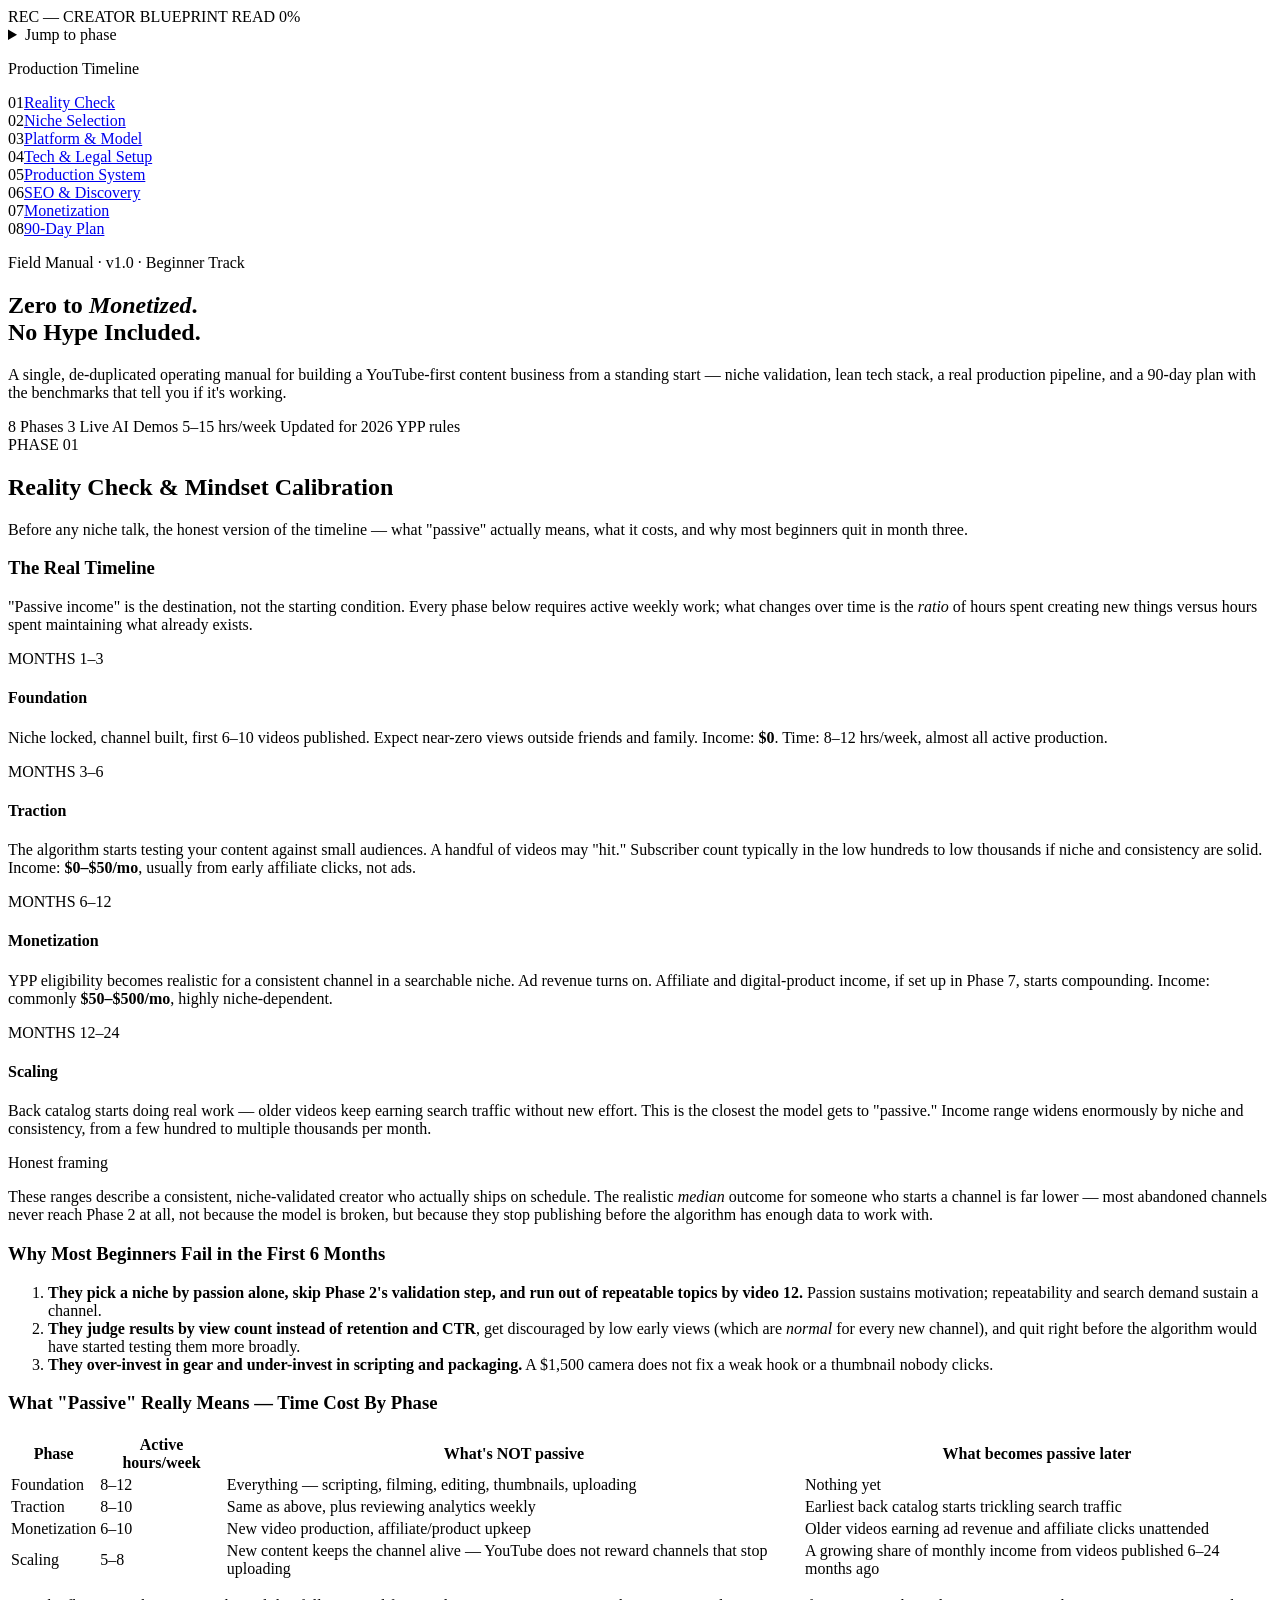
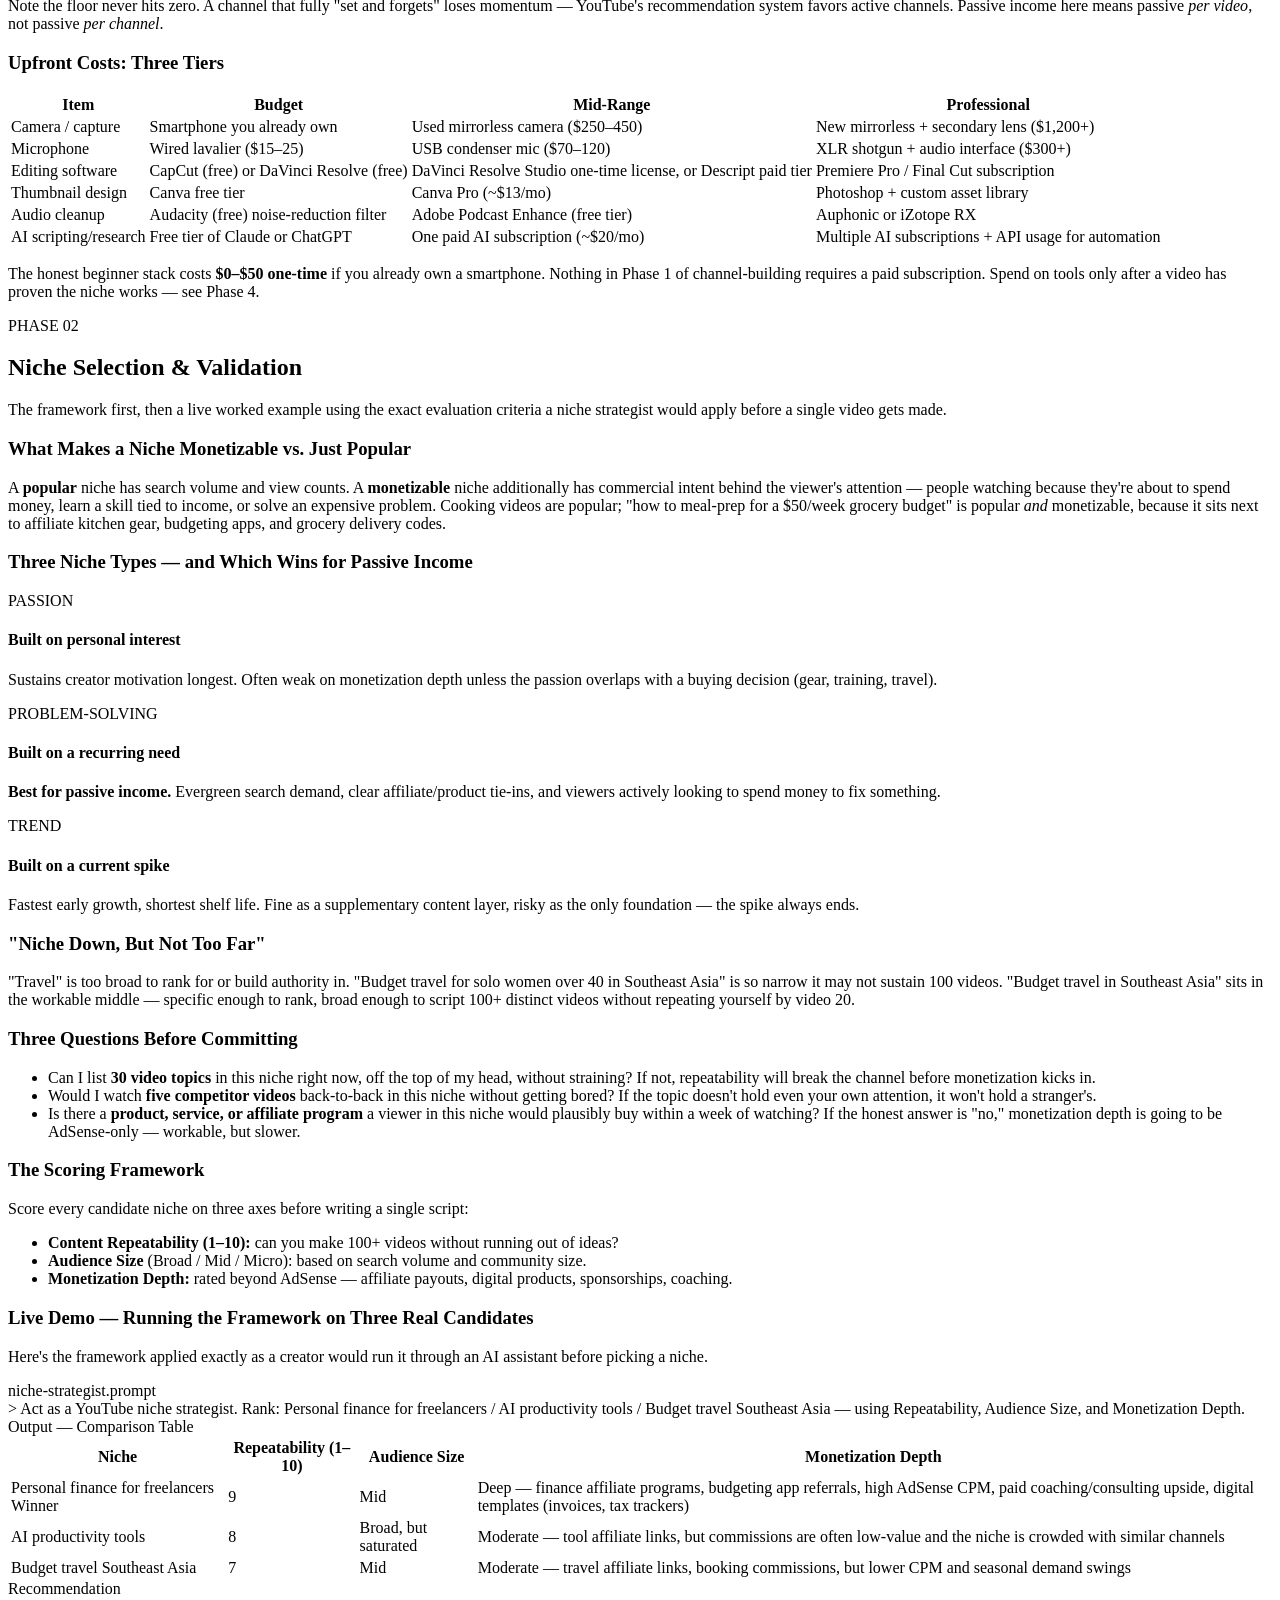
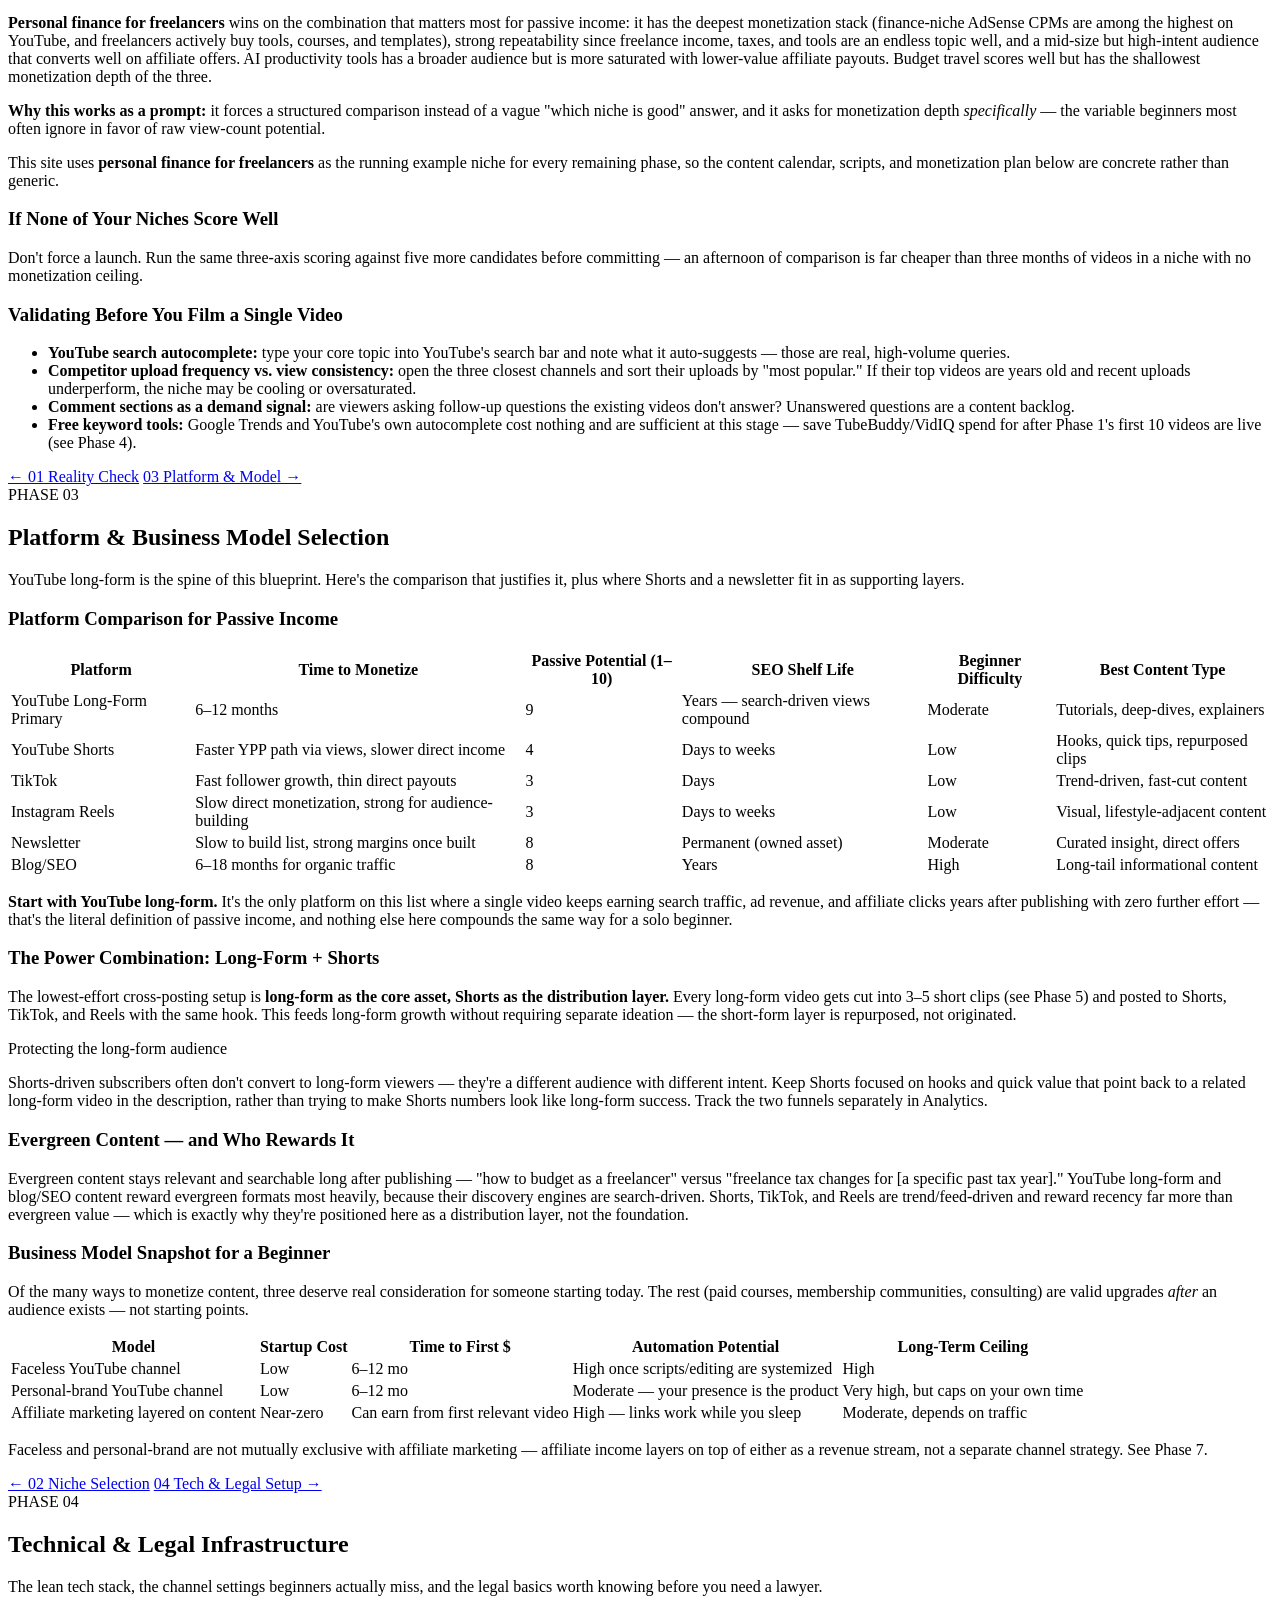
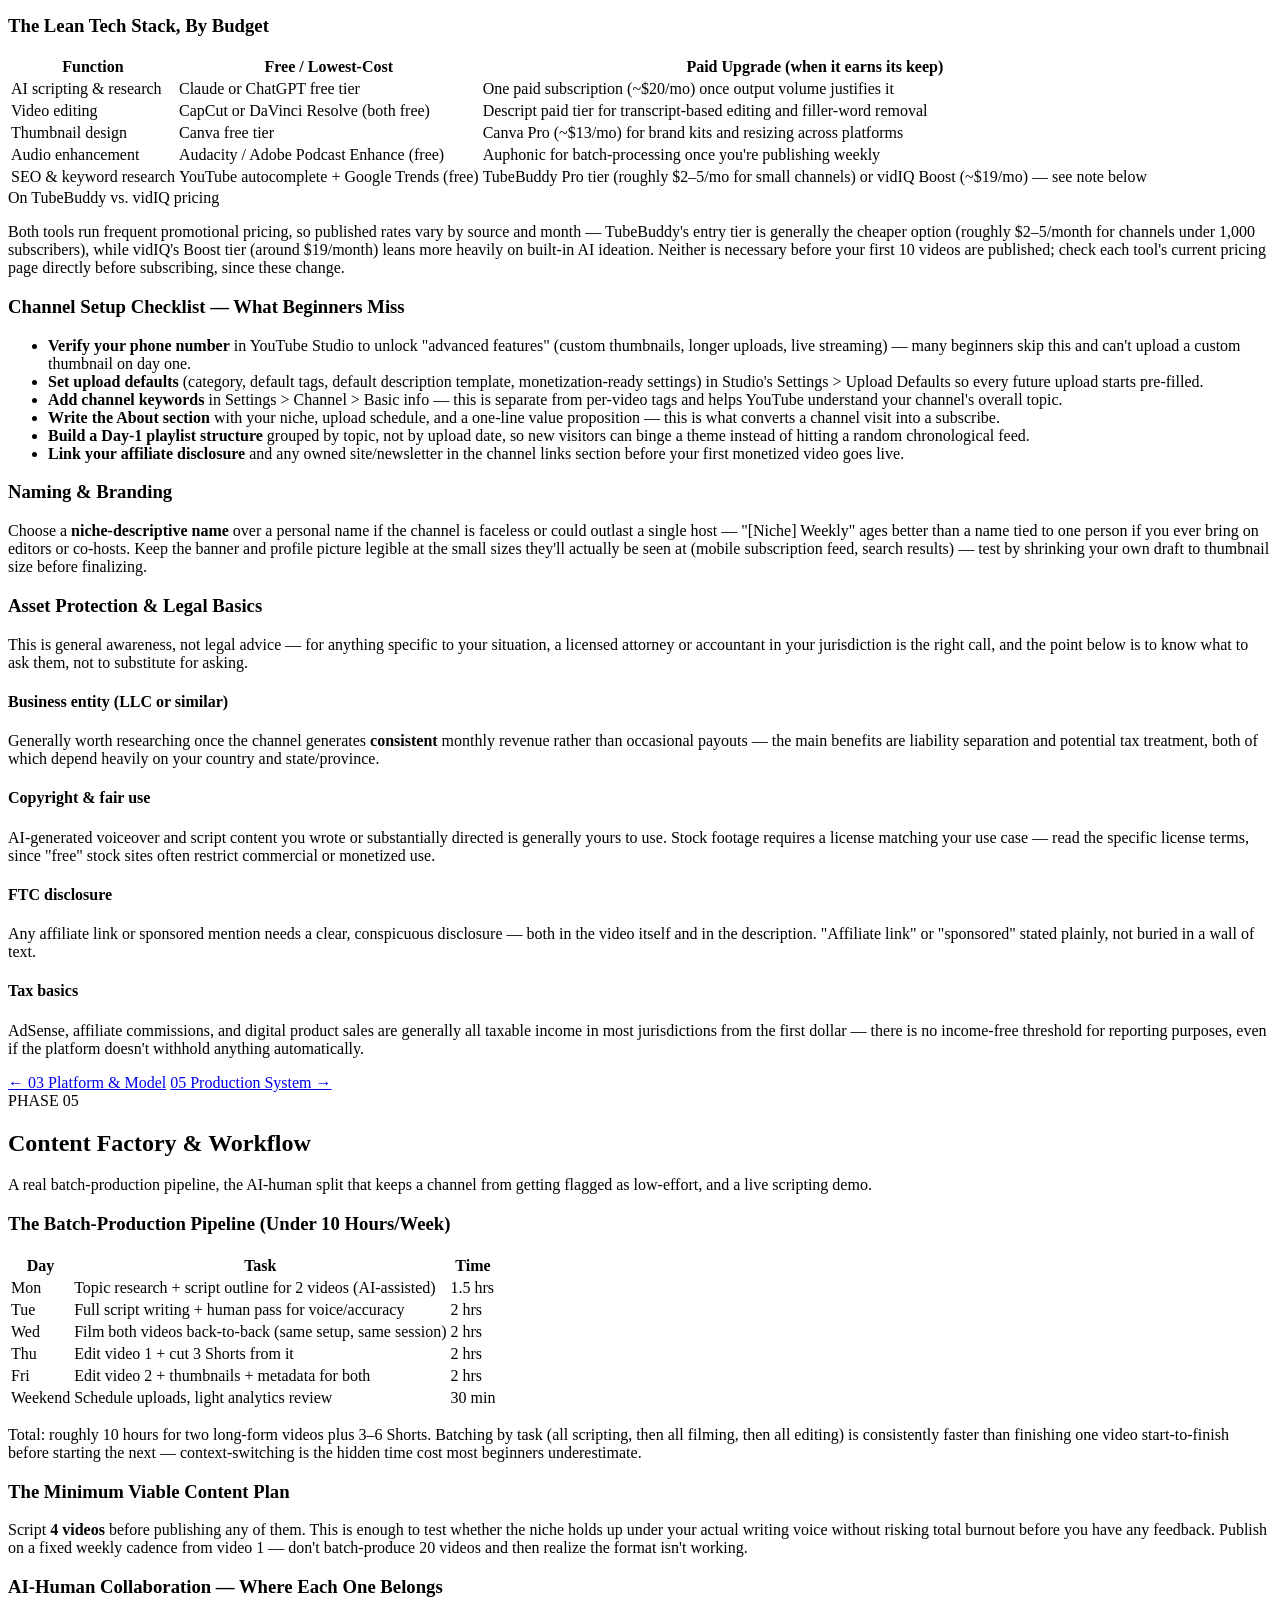
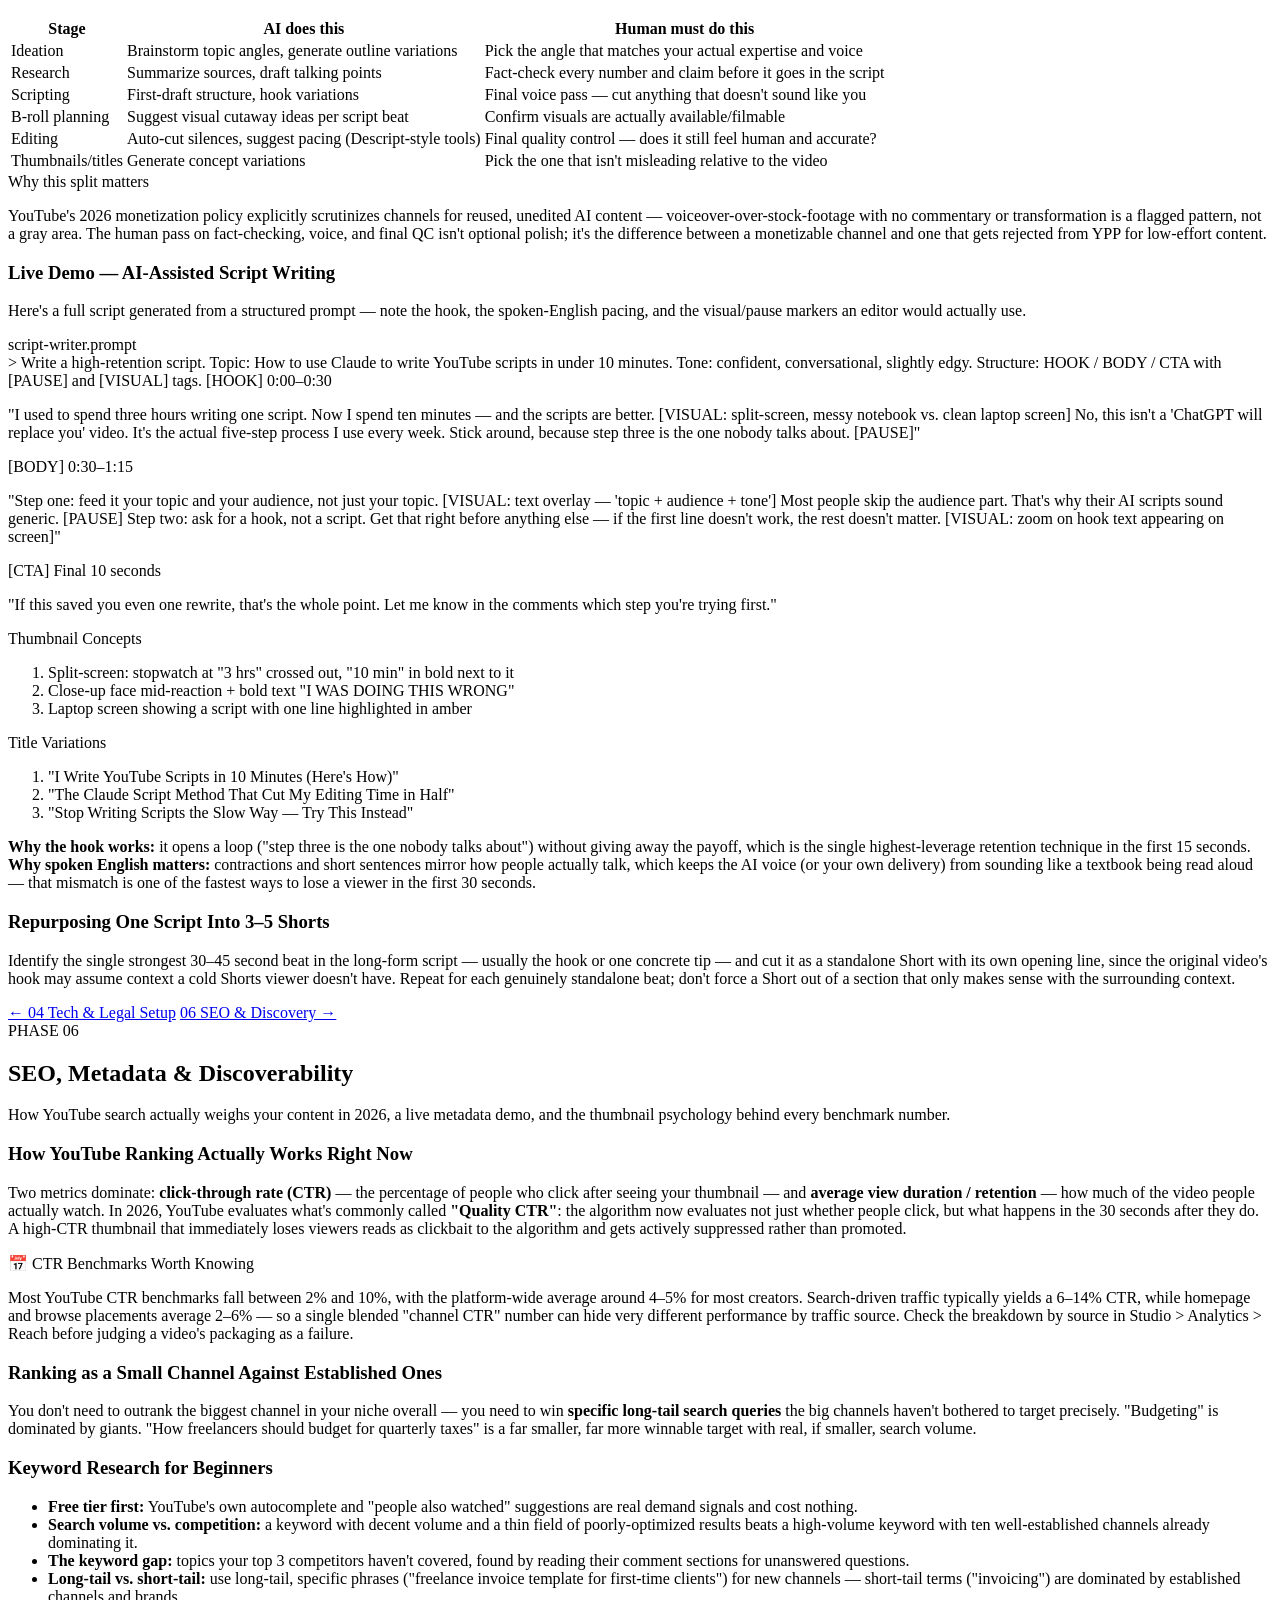
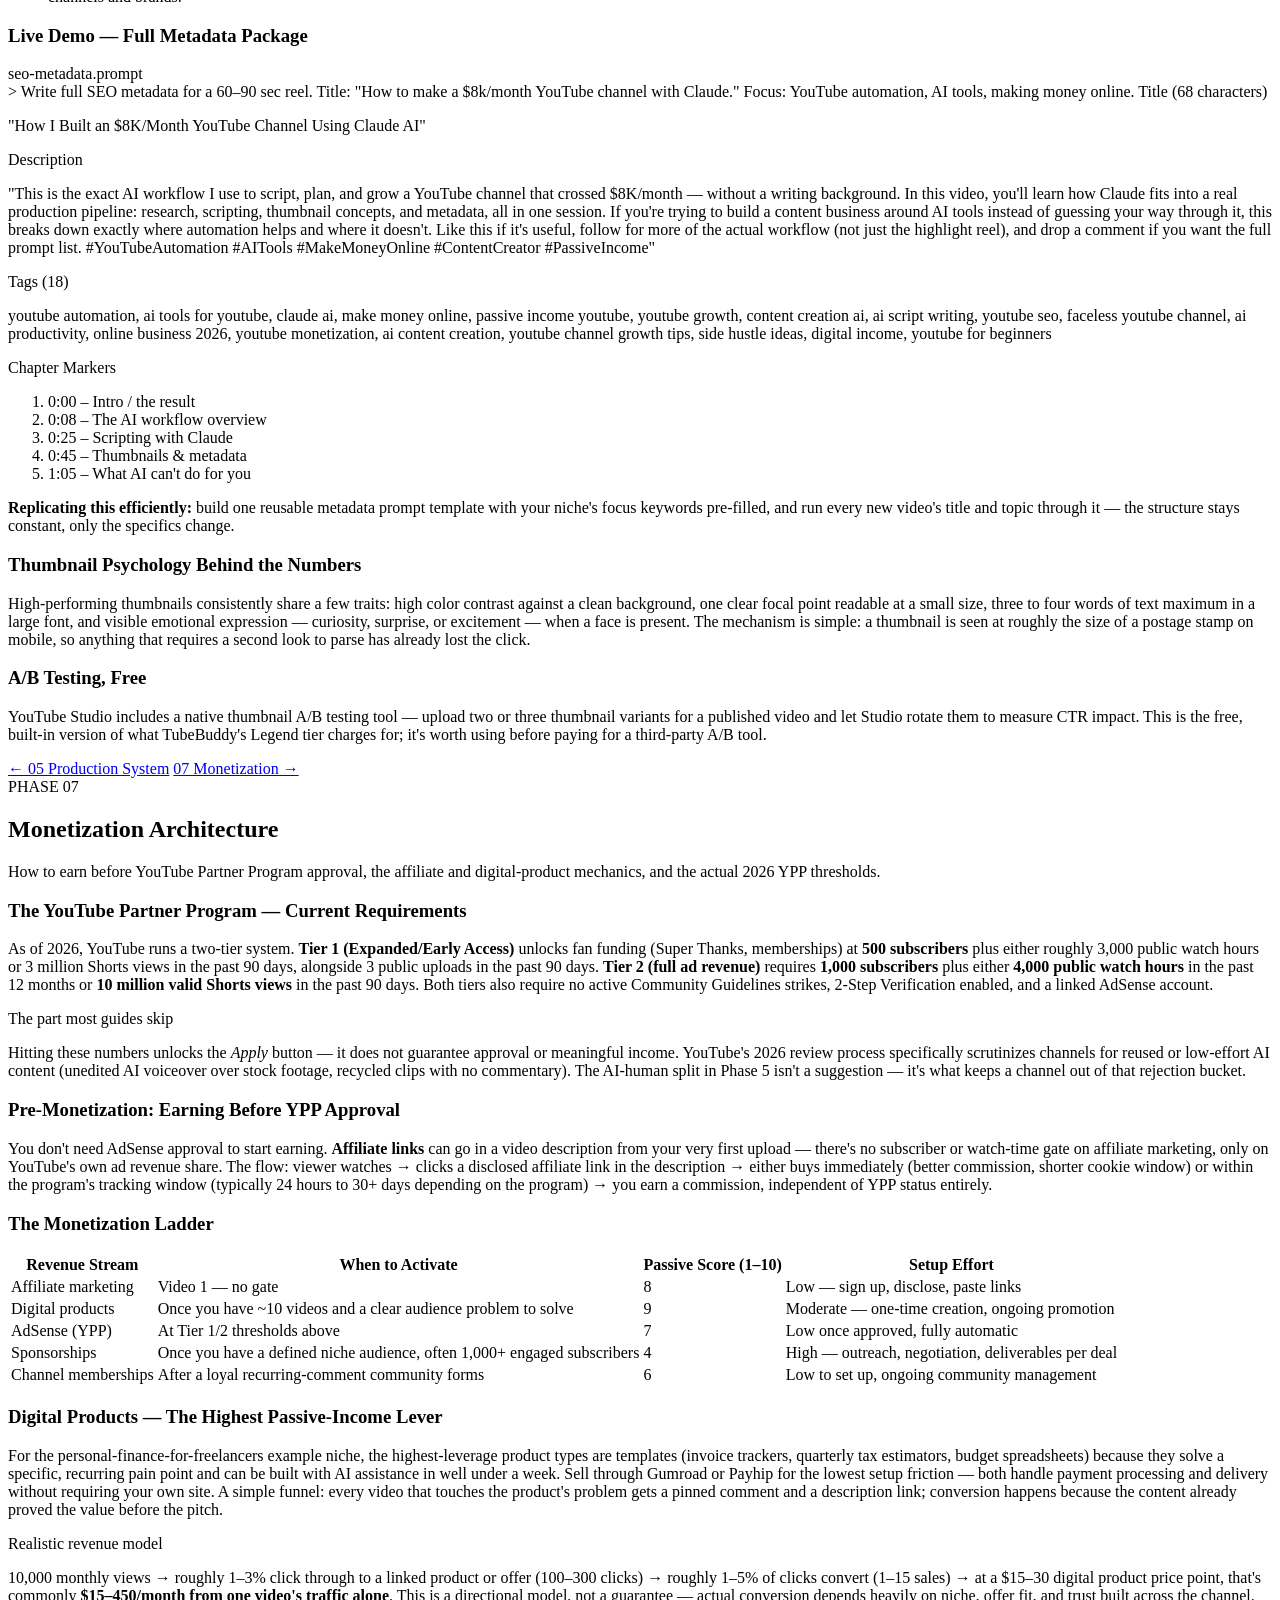
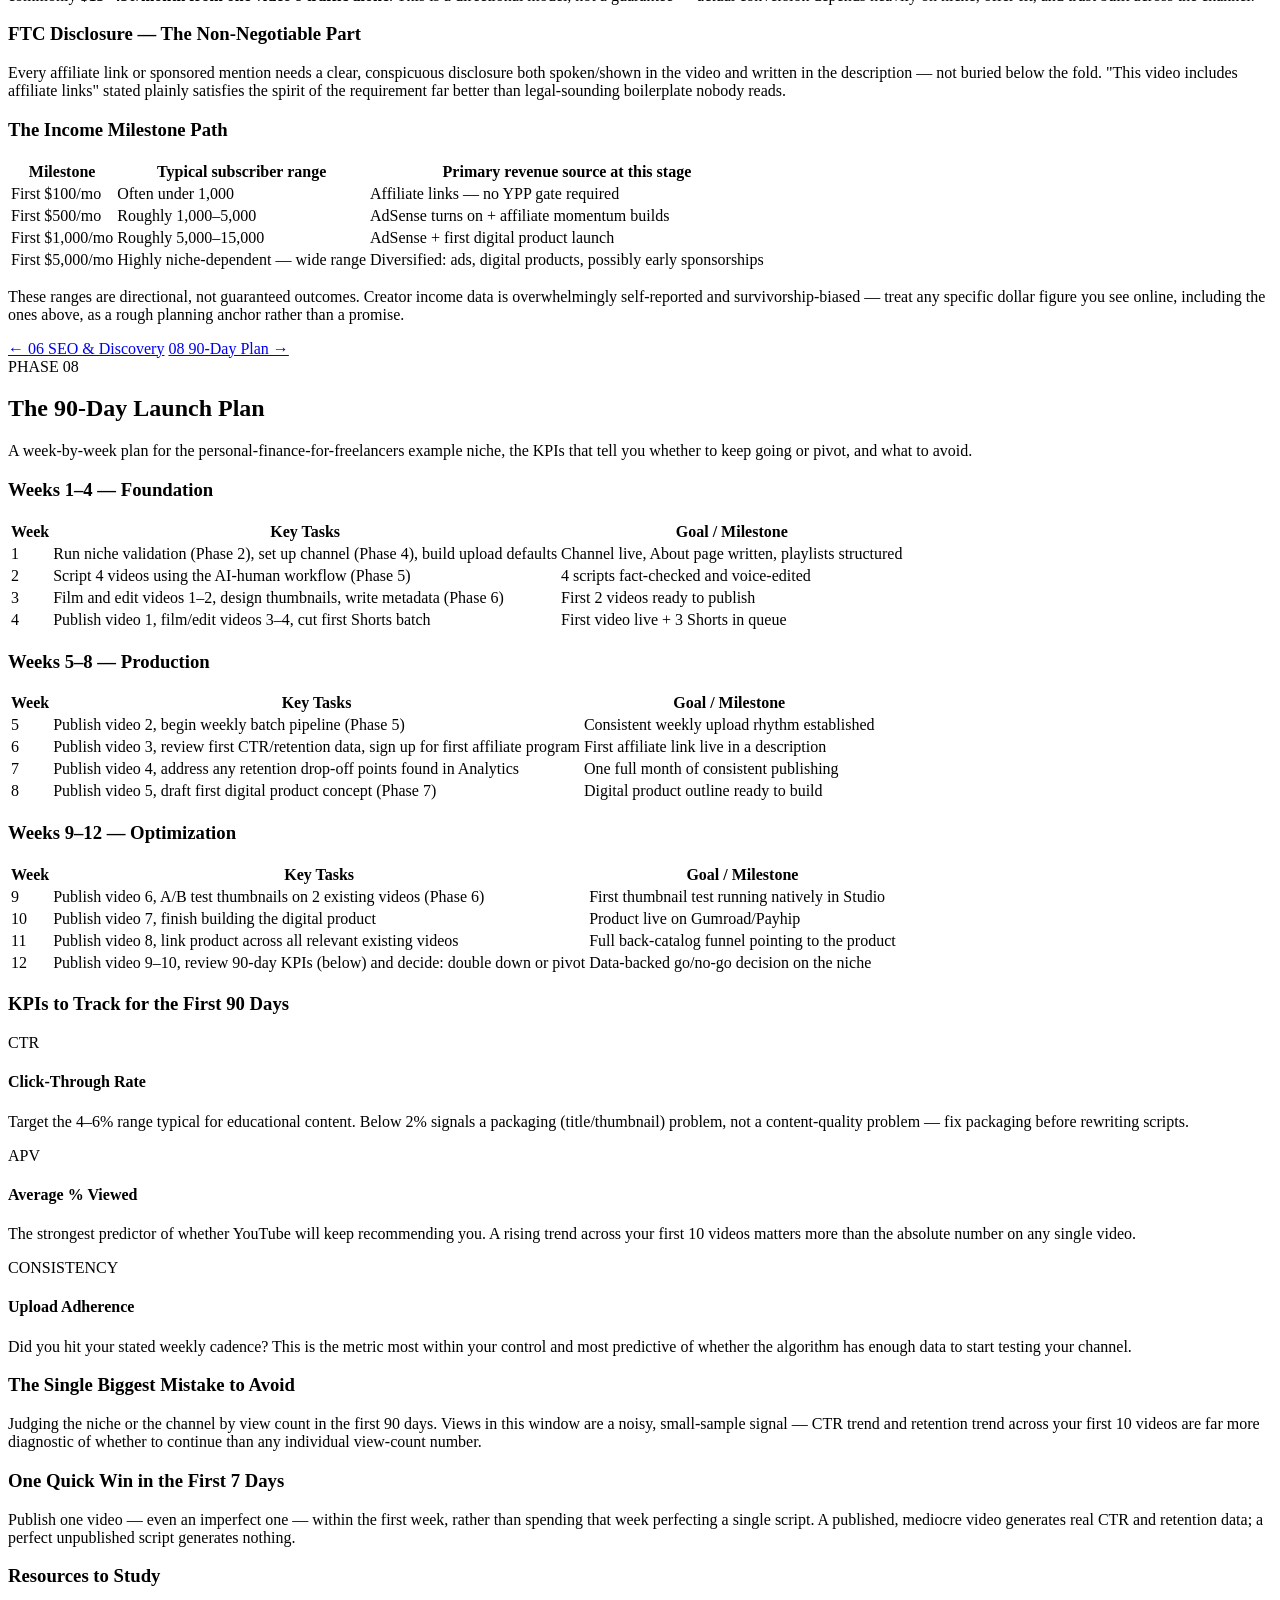
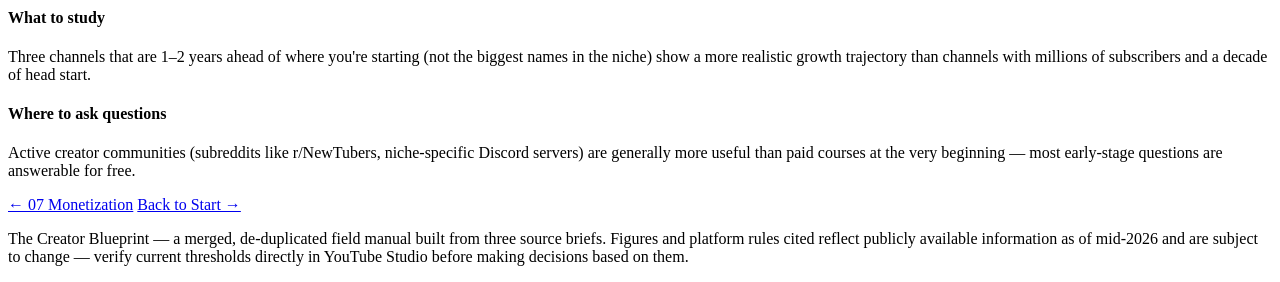
==== index.html @ cda3d8ab "Add files via upload" ====
<!DOCTYPE html>
<html lang="en">
<head>
<meta charset="UTF-8">
<meta name="viewport" content="width=device-width, initial-scale=1.0">
<title>The Creator Blueprint — Zero to Monetized, Without the Hype</title>
<meta name="description" content="A no-fluff, phase-by-phase field manual for building a YouTube-first content business from zero: niche validation, tech stack, production system, monetization, and a 90-day plan.">
<link rel="preconnect" href="https://fonts.googleapis.com">
<link rel="preconnect" href="https://fonts.gstatic.com" crossorigin>
<link href="https://fonts.googleapis.com/css2?family=Oswald:wght@500;600;700&family=Source+Sans+3:wght@400;600;700&family=IBM+Plex+Mono:wght@400;500;600&display=swap" rel="stylesheet">
<link rel="stylesheet" href="css/styles.css">
</head>
<body>

<div class="timecode-strip">
  <span class="rec"><span class="rec-dot"></span> REC — CREATOR BLUEPRINT</span>
  <span class="progress-label" data-progress-label>READ 0%</span>
</div>

<details class="mobile-nav-toggle">
  <summary>Jump to phase</summary>
  <nav class="mobile-nav-list">
    <a href="#phase-1">01 — Reality Check</a>
    <a href="#phase-2">02 — Niche Selection</a>
    <a href="#phase-3">03 — Platform &amp; Model</a>
    <a href="#phase-4">04 — Tech &amp; Legal Setup</a>
    <a href="#phase-5">05 — Production System</a>
    <a href="#phase-6">06 — SEO &amp; Discoverability</a>
    <a href="#phase-7">07 — Monetization</a>
    <a href="#phase-8">08 — 90-Day Plan</a>
  </nav>
</details>

<div class="shell">
  <aside class="scrubber" aria-label="Phase navigation">
    <p class="scrubber-title">Production Timeline</p>
    <div class="scrub-track">
      <div class="scrub-node active" data-target="phase-1"><span class="scrub-num">01</span><a href="#phase-1">Reality Check</a></div>
      <div class="scrub-node" data-target="phase-2"><span class="scrub-num">02</span><a href="#phase-2">Niche Selection</a></div>
      <div class="scrub-node" data-target="phase-3"><span class="scrub-num">03</span><a href="#phase-3">Platform &amp; Model</a></div>
      <div class="scrub-node" data-target="phase-4"><span class="scrub-num">04</span><a href="#phase-4">Tech &amp; Legal Setup</a></div>
      <div class="scrub-node" data-target="phase-5"><span class="scrub-num">05</span><a href="#phase-5">Production System</a></div>
      <div class="scrub-node" data-target="phase-6"><span class="scrub-num">06</span><a href="#phase-6">SEO &amp; Discovery</a></div>
      <div class="scrub-node" data-target="phase-7"><span class="scrub-num">07</span><a href="#phase-7">Monetization</a></div>
      <div class="scrub-node" data-target="phase-8"><span class="scrub-num">08</span><a href="#phase-8">90-Day Plan</a></div>
    </div>
  </aside>

  <main>
    <div class="container">

      <section class="hero">
        <p class="hero-eyebrow">Field Manual · v1.0 · Beginner Track</p>
        <h1>Zero to <em>Monetized</em>.<br>No Hype Included.</h1>
        <p class="hero-sub">A single, de-duplicated operating manual for building a YouTube-first content business from a standing start — niche validation, lean tech stack, a real production pipeline, and a 90-day plan with the benchmarks that tell you if it's working.</p>
        <div class="hero-meta">
          <span class="meta-chip">8 Phases</span>
          <span class="meta-chip">3 Live AI Demos</span>
          <span class="meta-chip">5–15 hrs/week</span>
          <span class="meta-chip">Updated for 2026 YPP rules</span>
        </div>
      </section>

      <!-- ============================================================
           PHASE 1 — REALITY CHECK
      ============================================================= -->
      <section class="phase-section" id="phase-1">
        <div class="phase-head">
          <span class="phase-num">PHASE 01</span>
          <h2>Reality Check &amp; Mindset Calibration</h2>
        </div>
        <p class="phase-dek">Before any niche talk, the honest version of the timeline — what "passive" actually means, what it costs, and why most beginners quit in month three.</p>

        <h3>The Real Timeline</h3>
        <p>"Passive income" is the destination, not the starting condition. Every phase below requires active weekly work; what changes over time is the <em>ratio</em> of hours spent creating new things versus hours spent maintaining what already exists.</p>

        <div class="card-grid cols-2">
          <div class="card">
            <span class="card-num">MONTHS 1–3</span>
            <h4>Foundation</h4>
            <p>Niche locked, channel built, first 6–10 videos published. Expect near-zero views outside friends and family. Income: <strong>$0</strong>. Time: 8–12 hrs/week, almost all active production.</p>
          </div>
          <div class="card">
            <span class="card-num">MONTHS 3–6</span>
            <h4>Traction</h4>
            <p>The algorithm starts testing your content against small audiences. A handful of videos may "hit." Subscriber count typically in the low hundreds to low thousands if niche and consistency are solid. Income: <strong>$0–$50/mo</strong>, usually from early affiliate clicks, not ads.</p>
          </div>
          <div class="card">
            <span class="card-num">MONTHS 6–12</span>
            <h4>Monetization</h4>
            <p>YPP eligibility becomes realistic for a consistent channel in a searchable niche. Ad revenue turns on. Affiliate and digital-product income, if set up in Phase 7, starts compounding. Income: commonly <strong>$50–$500/mo</strong>, highly niche-dependent.</p>
          </div>
          <div class="card">
            <span class="card-num">MONTHS 12–24</span>
            <h4>Scaling</h4>
            <p>Back catalog starts doing real work — older videos keep earning search traffic without new effort. This is the closest the model gets to "passive." Income range widens enormously by niche and consistency, from a few hundred to multiple thousands per month.</p>
          </div>
        </div>

        <div class="callout warn">
          <span class="callout-label">Honest framing</span>
          <p>These ranges describe a consistent, niche-validated creator who actually ships on schedule. The realistic <em>median</em> outcome for someone who starts a channel is far lower — most abandoned channels never reach Phase 2 at all, not because the model is broken, but because they stop publishing before the algorithm has enough data to work with.</p>
        </div>

        <h3>Why Most Beginners Fail in the First 6 Months</h3>
        <ol>
          <li><strong>They pick a niche by passion alone, skip Phase 2's validation step, and run out of repeatable topics by video 12.</strong> Passion sustains motivation; repeatability and search demand sustain a channel.</li>
          <li><strong>They judge results by view count instead of retention and CTR</strong>, get discouraged by low early views (which are <em>normal</em> for every new channel), and quit right before the algorithm would have started testing them more broadly.</li>
          <li><strong>They over-invest in gear and under-invest in scripting and packaging.</strong> A $1,500 camera does not fix a weak hook or a thumbnail nobody clicks.</li>
        </ol>

        <h3>What "Passive" Really Means — Time Cost By Phase</h3>
        <div class="table-wrap">
          <table>
            <thead>
              <tr><th>Phase</th><th>Active hours/week</th><th>What's NOT passive</th><th>What becomes passive later</th></tr>
            </thead>
            <tbody>
              <tr><td>Foundation</td><td>8–12</td><td>Everything — scripting, filming, editing, thumbnails, uploading</td><td>Nothing yet</td></tr>
              <tr><td>Traction</td><td>8–10</td><td>Same as above, plus reviewing analytics weekly</td><td>Earliest back catalog starts trickling search traffic</td></tr>
              <tr><td>Monetization</td><td>6–10</td><td>New video production, affiliate/product upkeep</td><td>Older videos earning ad revenue and affiliate clicks unattended</td></tr>
              <tr><td>Scaling</td><td>5–8</td><td>New content keeps the channel alive — YouTube does not reward channels that stop uploading</td><td>A growing share of monthly income from videos published 6–24 months ago</td></tr>
            </tbody>
          </table>
        </div>
        <p class="small-note">Note the floor never hits zero. A channel that fully "set and forgets" loses momentum — YouTube's recommendation system favors active channels. Passive income here means passive <em>per video</em>, not passive <em>per channel</em>.</p>

        <h3>Upfront Costs: Three Tiers</h3>
        <div class="table-wrap">
          <table>
            <thead>
              <tr><th>Item</th><th>Budget</th><th>Mid-Range</th><th>Professional</th></tr>
            </thead>
            <tbody>
              <tr><td>Camera / capture</td><td>Smartphone you already own</td><td>Used mirrorless camera ($250–450)</td><td>New mirrorless + secondary lens ($1,200+)</td></tr>
              <tr><td>Microphone</td><td>Wired lavalier ($15–25)</td><td>USB condenser mic ($70–120)</td><td>XLR shotgun + audio interface ($300+)</td></tr>
              <tr><td>Editing software</td><td>CapCut (free) or DaVinci Resolve (free)</td><td>DaVinci Resolve Studio one-time license, or Descript paid tier</td><td>Premiere Pro / Final Cut subscription</td></tr>
              <tr><td>Thumbnail design</td><td>Canva free tier</td><td>Canva Pro (~$13/mo)</td><td>Photoshop + custom asset library</td></tr>
              <tr><td>Audio cleanup</td><td>Audacity (free) noise-reduction filter</td><td>Adobe Podcast Enhance (free tier)</td><td>Auphonic or iZotope RX</td></tr>
              <tr><td>AI scripting/research</td><td>Free tier of Claude or ChatGPT</td><td>One paid AI subscription (~$20/mo)</td><td>Multiple AI subscriptions + API usage for automation</td></tr>
            </tbody>
          </table>
        </div>
        <p>The honest beginner stack costs <strong>$0–$50 one-time</strong> if you already own a smartphone. Nothing in Phase 1 of channel-building requires a paid subscription. Spend on tools only after a video has proven the niche works — see Phase 4.</p>
      </section>

      <!-- ============================================================
           PHASE 2 — NICHE SELECTION
      ============================================================= -->
      <section class="phase-section" id="phase-2">
        <div class="phase-head">
          <span class="phase-num">PHASE 02</span>
          <h2>Niche Selection &amp; Validation</h2>
        </div>
        <p class="phase-dek">The framework first, then a live worked example using the exact evaluation criteria a niche strategist would apply before a single video gets made.</p>

        <h3>What Makes a Niche Monetizable vs. Just Popular</h3>
        <p>A <strong>popular</strong> niche has search volume and view counts. A <strong>monetizable</strong> niche additionally has commercial intent behind the viewer's attention — people watching because they're about to spend money, learn a skill tied to income, or solve an expensive problem. Cooking videos are popular; "how to meal-prep for a $50/week grocery budget" is popular <em>and</em> monetizable, because it sits next to affiliate kitchen gear, budgeting apps, and grocery delivery codes.</p>

        <h3>Three Niche Types — and Which Wins for Passive Income</h3>
        <div class="card-grid cols-3">
          <div class="card">
            <span class="card-num">PASSION</span>
            <h4>Built on personal interest</h4>
            <p>Sustains creator motivation longest. Often weak on monetization depth unless the passion overlaps with a buying decision (gear, training, travel).</p>
          </div>
          <div class="card">
            <span class="card-num">PROBLEM-SOLVING</span>
            <h4>Built on a recurring need</h4>
            <p><strong>Best for passive income.</strong> Evergreen search demand, clear affiliate/product tie-ins, and viewers actively looking to spend money to fix something.</p>
          </div>
          <div class="card">
            <span class="card-num">TREND</span>
            <h4>Built on a current spike</h4>
            <p>Fastest early growth, shortest shelf life. Fine as a supplementary content layer, risky as the only foundation — the spike always ends.</p>
          </div>
        </div>

        <h3>"Niche Down, But Not Too Far"</h3>
        <p>"Travel" is too broad to rank for or build authority in. "Budget travel for solo women over 40 in Southeast Asia" is so narrow it may not sustain 100 videos. "Budget travel in Southeast Asia" sits in the workable middle — specific enough to rank, broad enough to script 100+ distinct videos without repeating yourself by video 20.</p>

        <h3>Three Questions Before Committing</h3>
        <ul>
          <li>Can I list <strong>30 video topics</strong> in this niche right now, off the top of my head, without straining? If not, repeatability will break the channel before monetization kicks in.</li>
          <li>Would I watch <strong>five competitor videos</strong> back-to-back in this niche without getting bored? If the topic doesn't hold even your own attention, it won't hold a stranger's.</li>
          <li>Is there a <strong>product, service, or affiliate program</strong> a viewer in this niche would plausibly buy within a week of watching? If the honest answer is "no," monetization depth is going to be AdSense-only — workable, but slower.</li>
        </ul>

        <h3>The Scoring Framework</h3>
        <p>Score every candidate niche on three axes before writing a single script:</p>
        <ul>
          <li><strong>Content Repeatability (1–10):</strong> can you make 100+ videos without running out of ideas?</li>
          <li><strong>Audience Size</strong> (Broad / Mid / Micro): based on search volume and community size.</li>
          <li><strong>Monetization Depth:</strong> rated beyond AdSense — affiliate payouts, digital products, sponsorships, coaching.</li>
        </ul>

        <h3>Live Demo — Running the Framework on Three Real Candidates</h3>
        <p>Here's the framework applied exactly as a creator would run it through an AI assistant before picking a niche.</p>

        <div class="console">
          <div class="console-head">
            <span>niche-strategist.prompt</span>
            <span class="dots"><span class="dot live"></span><span class="dot"></span><span class="dot"></span></span>
          </div>
          <div class="console-body">
            <span class="prompt-line">&gt; Act as a YouTube niche strategist. Rank: Personal finance for freelancers / AI productivity tools / Budget travel Southeast Asia — using Repeatability, Audience Size, and Monetization Depth.</span>

            <span class="out-label">Output — Comparison Table</span>
          </div>
          <div class="table-wrap" style="margin: 0; border: none; border-top: 1px solid var(--line); border-radius: 0;">
            <table>
              <thead>
                <tr><th>Niche</th><th>Repeatability (1–10)</th><th>Audience Size</th><th>Monetization Depth</th></tr>
              </thead>
              <tbody>
                <tr>
                  <td class="winner">Personal finance for freelancers <span class="badge amber">Winner</span></td>
                  <td>9</td>
                  <td>Mid</td>
                  <td>Deep — finance affiliate programs, budgeting app referrals, high AdSense CPM, paid coaching/consulting upside, digital templates (invoices, tax trackers)</td>
                </tr>
                <tr>
                  <td>AI productivity tools</td>
                  <td>8</td>
                  <td>Broad, but saturated</td>
                  <td>Moderate — tool affiliate links, but commissions are often low-value and the niche is crowded with similar channels</td>
                </tr>
                <tr>
                  <td>Budget travel Southeast Asia</td>
                  <td>7</td>
                  <td>Mid</td>
                  <td>Moderate — travel affiliate links, booking commissions, but lower CPM and seasonal demand swings</td>
                </tr>
              </tbody>
            </table>
          </div>
          <div class="console-body">
            <span class="out-label">Recommendation</span>
            <p><strong>Personal finance for freelancers</strong> wins on the combination that matters most for passive income: it has the deepest monetization stack (finance-niche AdSense CPMs are among the highest on YouTube, and freelancers actively buy tools, courses, and templates), strong repeatability since freelance income, taxes, and tools are an endless topic well, and a mid-size but high-intent audience that converts well on affiliate offers. AI productivity tools has a broader audience but is more saturated with lower-value affiliate payouts. Budget travel scores well but has the shallowest monetization depth of the three.</p>
          </div>
        </div>

        <div class="console-note"><strong>Why this works as a prompt:</strong> it forces a structured comparison instead of a vague "which niche is good" answer, and it asks for monetization depth <em>specifically</em> — the variable beginners most often ignore in favor of raw view-count potential.</div>

        <p>This site uses <strong>personal finance for freelancers</strong> as the running example niche for every remaining phase, so the content calendar, scripts, and monetization plan below are concrete rather than generic.</p>

        <h3>If None of Your Niches Score Well</h3>
        <p>Don't force a launch. Run the same three-axis scoring against five more candidates before committing — an afternoon of comparison is far cheaper than three months of videos in a niche with no monetization ceiling.</p>

        <h3>Validating Before You Film a Single Video</h3>
        <ul>
          <li><strong>YouTube search autocomplete:</strong> type your core topic into YouTube's search bar and note what it auto-suggests — those are real, high-volume queries.</li>
          <li><strong>Competitor upload frequency vs. view consistency:</strong> open the three closest channels and sort their uploads by "most popular." If their top videos are years old and recent uploads underperform, the niche may be cooling or oversaturated.</li>
          <li><strong>Comment sections as a demand signal:</strong> are viewers asking follow-up questions the existing videos don't answer? Unanswered questions are a content backlog.</li>
          <li><strong>Free keyword tools:</strong> Google Trends and YouTube's own autocomplete cost nothing and are sufficient at this stage — save TubeBuddy/VidIQ spend for after Phase 1's first 10 videos are live (see Phase 4).</li>
        </ul>

        <div class="phase-nav">
          <a href="#phase-1">&larr; 01 Reality Check</a>
          <a href="#phase-3">03 Platform &amp; Model &rarr;</a>
        </div>
      </section>

      <!-- ============================================================
           PHASE 3 — PLATFORM & BUSINESS MODEL
      ============================================================= -->
      <section class="phase-section" id="phase-3">
        <div class="phase-head">
          <span class="phase-num">PHASE 03</span>
          <h2>Platform &amp; Business Model Selection</h2>
        </div>
        <p class="phase-dek">YouTube long-form is the spine of this blueprint. Here's the comparison that justifies it, plus where Shorts and a newsletter fit in as supporting layers.</p>

        <h3>Platform Comparison for Passive Income</h3>
        <div class="table-wrap">
          <table>
            <thead>
              <tr><th>Platform</th><th>Time to Monetize</th><th>Passive Potential (1–10)</th><th>SEO Shelf Life</th><th>Beginner Difficulty</th><th>Best Content Type</th></tr>
            </thead>
            <tbody>
              <tr>
                <td class="winner">YouTube Long-Form <span class="badge amber">Primary</span></td>
                <td>6–12 months</td>
                <td>9</td>
                <td>Years — search-driven views compound</td>
                <td>Moderate</td>
                <td>Tutorials, deep-dives, explainers</td>
              </tr>
              <tr>
                <td>YouTube Shorts</td>
                <td>Faster YPP path via views, slower direct income</td>
                <td>4</td>
                <td>Days to weeks</td>
                <td>Low</td>
                <td>Hooks, quick tips, repurposed clips</td>
              </tr>
              <tr>
                <td>TikTok</td>
                <td>Fast follower growth, thin direct payouts</td>
                <td>3</td>
                <td>Days</td>
                <td>Low</td>
                <td>Trend-driven, fast-cut content</td>
              </tr>
              <tr>
                <td>Instagram Reels</td>
                <td>Slow direct monetization, strong for audience-building</td>
                <td>3</td>
                <td>Days to weeks</td>
                <td>Low</td>
                <td>Visual, lifestyle-adjacent content</td>
              </tr>
              <tr>
                <td>Newsletter</td>
                <td>Slow to build list, strong margins once built</td>
                <td>8</td>
                <td>Permanent (owned asset)</td>
                <td>Moderate</td>
                <td>Curated insight, direct offers</td>
              </tr>
              <tr>
                <td>Blog/SEO</td>
                <td>6–18 months for organic traffic</td>
                <td>8</td>
                <td>Years</td>
                <td>High</td>
                <td>Long-tail informational content</td>
              </tr>
            </tbody>
          </table>
        </div>

        <p><strong>Start with YouTube long-form.</strong> It's the only platform on this list where a single video keeps earning search traffic, ad revenue, and affiliate clicks years after publishing with zero further effort — that's the literal definition of passive income, and nothing else here compounds the same way for a solo beginner.</p>

        <h3>The Power Combination: Long-Form + Shorts</h3>
        <p>The lowest-effort cross-posting setup is <strong>long-form as the core asset, Shorts as the distribution layer.</strong> Every long-form video gets cut into 3–5 short clips (see Phase 5) and posted to Shorts, TikTok, and Reels with the same hook. This feeds long-form growth without requiring separate ideation — the short-form layer is repurposed, not originated.</p>

        <div class="callout">
          <span class="callout-label">Protecting the long-form audience</span>
          <p>Shorts-driven subscribers often don't convert to long-form viewers — they're a different audience with different intent. Keep Shorts focused on hooks and quick value that point back to a related long-form video in the description, rather than trying to make Shorts numbers look like long-form success. Track the two funnels separately in Analytics.</p>
        </div>

        <h3>Evergreen Content — and Who Rewards It</h3>
        <p>Evergreen content stays relevant and searchable long after publishing — "how to budget as a freelancer" versus "freelance tax changes for [a specific past tax year]." YouTube long-form and blog/SEO content reward evergreen formats most heavily, because their discovery engines are search-driven. Shorts, TikTok, and Reels are trend/feed-driven and reward recency far more than evergreen value — which is exactly why they're positioned here as a distribution layer, not the foundation.</p>

        <h3>Business Model Snapshot for a Beginner</h3>
        <p>Of the many ways to monetize content, three deserve real consideration for someone starting today. The rest (paid courses, membership communities, consulting) are valid upgrades <em>after</em> an audience exists — not starting points.</p>

        <div class="table-wrap">
          <table>
            <thead>
              <tr><th>Model</th><th>Startup Cost</th><th>Time to First $</th><th>Automation Potential</th><th>Long-Term Ceiling</th></tr>
            </thead>
            <tbody>
              <tr><td>Faceless YouTube channel</td><td>Low</td><td>6–12 mo</td><td>High once scripts/editing are systemized</td><td>High</td></tr>
              <tr><td>Personal-brand YouTube channel</td><td>Low</td><td>6–12 mo</td><td>Moderate — your presence is the product</td><td>Very high, but caps on your own time</td></tr>
              <tr><td>Affiliate marketing layered on content</td><td>Near-zero</td><td>Can earn from first relevant video</td><td>High — links work while you sleep</td><td>Moderate, depends on traffic</td></tr>
            </tbody>
          </table>
        </div>
        <p class="small-note">Faceless and personal-brand are not mutually exclusive with affiliate marketing — affiliate income layers on top of either as a revenue stream, not a separate channel strategy. See Phase 7.</p>

        <div class="phase-nav">
          <a href="#phase-2">&larr; 02 Niche Selection</a>
          <a href="#phase-4">04 Tech &amp; Legal Setup &rarr;</a>
        </div>
      </section>

      <!-- ============================================================
           PHASE 4 — TECH & LEGAL INFRASTRUCTURE
      ============================================================= -->
      <section class="phase-section" id="phase-4">
        <div class="phase-head">
          <span class="phase-num">PHASE 04</span>
          <h2>Technical &amp; Legal Infrastructure</h2>
        </div>
        <p class="phase-dek">The lean tech stack, the channel settings beginners actually miss, and the legal basics worth knowing before you need a lawyer.</p>

        <h3>The Lean Tech Stack, By Budget</h3>
        <div class="table-wrap">
          <table>
            <thead>
              <tr><th>Function</th><th>Free / Lowest-Cost</th><th>Paid Upgrade (when it earns its keep)</th></tr>
            </thead>
            <tbody>
              <tr><td>AI scripting &amp; research</td><td>Claude or ChatGPT free tier</td><td>One paid subscription (~$20/mo) once output volume justifies it</td></tr>
              <tr><td>Video editing</td><td>CapCut or DaVinci Resolve (both free)</td><td>Descript paid tier for transcript-based editing and filler-word removal</td></tr>
              <tr><td>Thumbnail design</td><td>Canva free tier</td><td>Canva Pro (~$13/mo) for brand kits and resizing across platforms</td></tr>
              <tr><td>Audio enhancement</td><td>Audacity / Adobe Podcast Enhance (free)</td><td>Auphonic for batch-processing once you're publishing weekly</td></tr>
              <tr><td>SEO &amp; keyword research</td><td>YouTube autocomplete + Google Trends (free)</td><td>TubeBuddy Pro tier (roughly $2–5/mo for small channels) or vidIQ Boost (~$19/mo) — see note below</td></tr>
            </tbody>
          </table>
        </div>

        <div class="callout">
          <span class="callout-label">On TubeBuddy vs. vidIQ pricing</span>
          <p>Both tools run frequent promotional pricing, so published rates vary by source and month — TubeBuddy's entry tier is generally the cheaper option (roughly $2–5/month for channels under 1,000 subscribers), while vidIQ's Boost tier (around $19/month) leans more heavily on built-in AI ideation. Neither is necessary before your first 10 videos are published; check each tool's current pricing page directly before subscribing, since these change.</p>
        </div>

        <h3>Channel Setup Checklist — What Beginners Miss</h3>
        <ul class="checklist">
          <li><span class="box"></span> <strong>Verify your phone number</strong> in YouTube Studio to unlock "advanced features" (custom thumbnails, longer uploads, live streaming) — many beginners skip this and can't upload a custom thumbnail on day one.</li>
          <li><span class="box"></span> <strong>Set upload defaults</strong> (category, default tags, default description template, monetization-ready settings) in Studio's Settings &gt; Upload Defaults so every future upload starts pre-filled.</li>
          <li><span class="box"></span> <strong>Add channel keywords</strong> in Settings &gt; Channel &gt; Basic info — this is separate from per-video tags and helps YouTube understand your channel's overall topic.</li>
          <li><span class="box"></span> <strong>Write the About section</strong> with your niche, upload schedule, and a one-line value proposition — this is what converts a channel visit into a subscribe.</li>
          <li><span class="box"></span> <strong>Build a Day-1 playlist structure</strong> grouped by topic, not by upload date, so new visitors can binge a theme instead of hitting a random chronological feed.</li>
          <li><span class="box"></span> <strong>Link your affiliate disclosure</strong> and any owned site/newsletter in the channel links section before your first monetized video goes live.</li>
        </ul>

        <h3>Naming &amp; Branding</h3>
        <p>Choose a <strong>niche-descriptive name</strong> over a personal name if the channel is faceless or could outlast a single host — "[Niche] Weekly" ages better than a name tied to one person if you ever bring on editors or co-hosts. Keep the banner and profile picture legible at the small sizes they'll actually be seen at (mobile subscription feed, search results) — test by shrinking your own draft to thumbnail size before finalizing.</p>

        <h3>Asset Protection &amp; Legal Basics</h3>
        <p>This is general awareness, not legal advice — for anything specific to your situation, a licensed attorney or accountant in your jurisdiction is the right call, and the point below is to know what to ask them, not to substitute for asking.</p>

        <div class="card-grid cols-2">
          <div class="card">
            <h4>Business entity (LLC or similar)</h4>
            <p>Generally worth researching once the channel generates <strong>consistent</strong> monthly revenue rather than occasional payouts — the main benefits are liability separation and potential tax treatment, both of which depend heavily on your country and state/province.</p>
          </div>
          <div class="card">
            <h4>Copyright &amp; fair use</h4>
            <p>AI-generated voiceover and script content you wrote or substantially directed is generally yours to use. Stock footage requires a license matching your use case — read the specific license terms, since "free" stock sites often restrict commercial or monetized use.</p>
          </div>
          <div class="card">
            <h4>FTC disclosure</h4>
            <p>Any affiliate link or sponsored mention needs a clear, conspicuous disclosure — both in the video itself and in the description. "Affiliate link" or "sponsored" stated plainly, not buried in a wall of text.</p>
          </div>
          <div class="card">
            <h4>Tax basics</h4>
            <p>AdSense, affiliate commissions, and digital product sales are generally all taxable income in most jurisdictions from the first dollar — there is no income-free threshold for reporting purposes, even if the platform doesn't withhold anything automatically.</p>
          </div>
        </div>

        <div class="phase-nav">
          <a href="#phase-3">&larr; 03 Platform &amp; Model</a>
          <a href="#phase-5">05 Production System &rarr;</a>
        </div>
      </section>

      <!-- ============================================================
           PHASE 5 — CONTENT PRODUCTION SYSTEM
      ============================================================= -->
      <section class="phase-section" id="phase-5">
        <div class="phase-head">
          <span class="phase-num">PHASE 05</span>
          <h2>Content Factory &amp; Workflow</h2>
        </div>
        <p class="phase-dek">A real batch-production pipeline, the AI-human split that keeps a channel from getting flagged as low-effort, and a live scripting demo.</p>

        <h3>The Batch-Production Pipeline (Under 10 Hours/Week)</h3>
        <div class="table-wrap">
          <table>
            <thead>
              <tr><th>Day</th><th>Task</th><th>Time</th></tr>
            </thead>
            <tbody>
              <tr><td>Mon</td><td>Topic research + script outline for 2 videos (AI-assisted)</td><td>1.5 hrs</td></tr>
              <tr><td>Tue</td><td>Full script writing + human pass for voice/accuracy</td><td>2 hrs</td></tr>
              <tr><td>Wed</td><td>Film both videos back-to-back (same setup, same session)</td><td>2 hrs</td></tr>
              <tr><td>Thu</td><td>Edit video 1 + cut 3 Shorts from it</td><td>2 hrs</td></tr>
              <tr><td>Fri</td><td>Edit video 2 + thumbnails + metadata for both</td><td>2 hrs</td></tr>
              <tr><td>Weekend</td><td>Schedule uploads, light analytics review</td><td>30 min</td></tr>
            </tbody>
          </table>
        </div>
        <p class="small-note">Total: roughly 10 hours for two long-form videos plus 3–6 Shorts. Batching by task (all scripting, then all filming, then all editing) is consistently faster than finishing one video start-to-finish before starting the next — context-switching is the hidden time cost most beginners underestimate.</p>

        <h3>The Minimum Viable Content Plan</h3>
        <p>Script <strong>4 videos</strong> before publishing any of them. This is enough to test whether the niche holds up under your actual writing voice without risking total burnout before you have any feedback. Publish on a fixed weekly cadence from video 1 — don't batch-produce 20 videos and then realize the format isn't working.</p>

        <h3>AI-Human Collaboration — Where Each One Belongs</h3>
        <div class="table-wrap">
          <table>
            <thead>
              <tr><th>Stage</th><th>AI does this</th><th>Human must do this</th></tr>
            </thead>
            <tbody>
              <tr><td>Ideation</td><td>Brainstorm topic angles, generate outline variations</td><td>Pick the angle that matches your actual expertise and voice</td></tr>
              <tr><td>Research</td><td>Summarize sources, draft talking points</td><td>Fact-check every number and claim before it goes in the script</td></tr>
              <tr><td>Scripting</td><td>First-draft structure, hook variations</td><td>Final voice pass — cut anything that doesn't sound like you</td></tr>
              <tr><td>B-roll planning</td><td>Suggest visual cutaway ideas per script beat</td><td>Confirm visuals are actually available/filmable</td></tr>
              <tr><td>Editing</td><td>Auto-cut silences, suggest pacing (Descript-style tools)</td><td>Final quality control — does it still feel human and accurate?</td></tr>
              <tr><td>Thumbnails/titles</td><td>Generate concept variations</td><td>Pick the one that isn't misleading relative to the video</td></tr>
            </tbody>
          </table>
        </div>

        <div class="callout warn">
          <span class="callout-label">Why this split matters</span>
          <p>YouTube's 2026 monetization policy explicitly scrutinizes channels for reused, unedited AI content — voiceover-over-stock-footage with no commentary or transformation is a flagged pattern, not a gray area. The human pass on fact-checking, voice, and final QC isn't optional polish; it's the difference between a monetizable channel and one that gets rejected from YPP for low-effort content.</p>
        </div>

        <h3>Live Demo — AI-Assisted Script Writing</h3>
        <p>Here's a full script generated from a structured prompt — note the hook, the spoken-English pacing, and the visual/pause markers an editor would actually use.</p>

        <div class="console">
          <div class="console-head">
            <span>script-writer.prompt</span>
            <span class="dots"><span class="dot live"></span><span class="dot"></span><span class="dot"></span></span>
          </div>
          <div class="console-body">
            <span class="prompt-line">&gt; Write a high-retention script. Topic: How to use Claude to write YouTube scripts in under 10 minutes. Tone: confident, conversational, slightly edgy. Structure: HOOK / BODY / CTA with [PAUSE] and [VISUAL] tags.</span>

            <span class="out-label">[HOOK] 0:00–0:30</span>
            <p>"I used to spend three hours writing one script. Now I spend ten minutes — and the scripts are better. [VISUAL: split-screen, messy notebook vs. clean laptop screen] No, this isn't a 'ChatGPT will replace you' video. It's the actual five-step process I use every week. Stick around, because step three is the one nobody talks about. [PAUSE]"</p>

            <span class="out-label">[BODY] 0:30–1:15</span>
            <p>"Step one: feed it your topic and your audience, not just your topic. [VISUAL: text overlay — 'topic + audience + tone'] Most people skip the audience part. That's why their AI scripts sound generic. [PAUSE] Step two: ask for a hook, not a script. Get that right before anything else — if the first line doesn't work, the rest doesn't matter. [VISUAL: zoom on hook text appearing on screen]"</p>

            <span class="out-label">[CTA] Final 10 seconds</span>
            <p>"If this saved you even one rewrite, that's the whole point. Let me know in the comments which step you're trying first."</p>

            <span class="out-label">Thumbnail Concepts</span>
            <ol>
              <li>Split-screen: stopwatch at "3 hrs" crossed out, "10 min" in bold next to it</li>
              <li>Close-up face mid-reaction + bold text "I WAS DOING THIS WRONG"</li>
              <li>Laptop screen showing a script with one line highlighted in amber</li>
            </ol>

            <span class="out-label">Title Variations</span>
            <ol>
              <li>"I Write YouTube Scripts in 10 Minutes (Here's How)"</li>
              <li>"The Claude Script Method That Cut My Editing Time in Half"</li>
              <li>"Stop Writing Scripts the Slow Way — Try This Instead"</li>
            </ol>
          </div>
        </div>

        <div class="console-note"><strong>Why the hook works:</strong> it opens a loop ("step three is the one nobody talks about") without giving away the payoff, which is the single highest-leverage retention technique in the first 15 seconds. <strong>Why spoken English matters:</strong> contractions and short sentences mirror how people actually talk, which keeps the AI voice (or your own delivery) from sounding like a textbook being read aloud — that mismatch is one of the fastest ways to lose a viewer in the first 30 seconds.</div>

        <h3>Repurposing One Script Into 3–5 Shorts</h3>
        <p>Identify the single strongest 30–45 second beat in the long-form script — usually the hook or one concrete tip — and cut it as a standalone Short with its own opening line, since the original video's hook may assume context a cold Shorts viewer doesn't have. Repeat for each genuinely standalone beat; don't force a Short out of a section that only makes sense with the surrounding context.</p>

        <div class="phase-nav">
          <a href="#phase-4">&larr; 04 Tech &amp; Legal Setup</a>
          <a href="#phase-6">06 SEO &amp; Discovery &rarr;</a>
        </div>
      </section>

      <!-- ============================================================
           PHASE 6 — SEO & DISCOVERABILITY
      ============================================================= -->
      <section class="phase-section" id="phase-6">
        <div class="phase-head">
          <span class="phase-num">PHASE 06</span>
          <h2>SEO, Metadata &amp; Discoverability</h2>
        </div>
        <p class="phase-dek">How YouTube search actually weighs your content in 2026, a live metadata demo, and the thumbnail psychology behind every benchmark number.</p>

        <h3>How YouTube Ranking Actually Works Right Now</h3>
        <p>Two metrics dominate: <strong>click-through rate (CTR)</strong> — the percentage of people who click after seeing your thumbnail — and <strong>average view duration / retention</strong> — how much of the video people actually watch. In 2026, YouTube evaluates what's commonly called <strong>"Quality CTR"</strong>: the algorithm now evaluates not just whether people click, but what happens in the 30 seconds after they do. A high-CTR thumbnail that immediately loses viewers reads as clickbait to the algorithm and gets actively suppressed rather than promoted.</p>

        <div class="callout amber">
          <span class="callout-label">📅 CTR Benchmarks Worth Knowing</span>
          <p>Most YouTube CTR benchmarks fall between 2% and 10%, with the platform-wide average around 4–5% for most creators. Search-driven traffic typically yields a 6–14% CTR, while homepage and browse placements average 2–6% — so a single blended "channel CTR" number can hide very different performance by traffic source. Check the breakdown by source in Studio &gt; Analytics &gt; Reach before judging a video's packaging as a failure.</p>
        </div>

        <h3>Ranking as a Small Channel Against Established Ones</h3>
        <p>You don't need to outrank the biggest channel in your niche overall — you need to win <strong>specific long-tail search queries</strong> the big channels haven't bothered to target precisely. "Budgeting" is dominated by giants. "How freelancers should budget for quarterly taxes" is a far smaller, far more winnable target with real, if smaller, search volume.</p>

        <h3>Keyword Research for Beginners</h3>
        <ul>
          <li><strong>Free tier first:</strong> YouTube's own autocomplete and "people also watched" suggestions are real demand signals and cost nothing.</li>
          <li><strong>Search volume vs. competition:</strong> a keyword with decent volume and a thin field of poorly-optimized results beats a high-volume keyword with ten well-established channels already dominating it.</li>
          <li><strong>The keyword gap:</strong> topics your top 3 competitors haven't covered, found by reading their comment sections for unanswered questions.</li>
          <li><strong>Long-tail vs. short-tail:</strong> use long-tail, specific phrases ("freelance invoice template for first-time clients") for new channels — short-tail terms ("invoicing") are dominated by established channels and brands.</li>
        </ul>

        <h3>Live Demo — Full Metadata Package</h3>
        <div class="console">
          <div class="console-head">
            <span>seo-metadata.prompt</span>
            <span class="dots"><span class="dot live"></span><span class="dot"></span><span class="dot"></span></span>
          </div>
          <div class="console-body">
            <span class="prompt-line">&gt; Write full SEO metadata for a 60–90 sec reel. Title: "How to make a $8k/month YouTube channel with Claude." Focus: YouTube automation, AI tools, making money online.</span>

            <span class="out-label">Title (68 characters)</span>
            <p>"How I Built an $8K/Month YouTube Channel Using Claude AI"</p>

            <span class="out-label">Description</span>
            <p>"This is the exact AI workflow I use to script, plan, and grow a YouTube channel that crossed $8K/month — without a writing background. In this video, you'll learn how Claude fits into a real production pipeline: research, scripting, thumbnail concepts, and metadata, all in one session. If you're trying to build a content business around AI tools instead of guessing your way through it, this breaks down exactly where automation helps and where it doesn't. Like this if it's useful, follow for more of the actual workflow (not just the highlight reel), and drop a comment if you want the full prompt list. #YouTubeAutomation #AITools #MakeMoneyOnline #ContentCreator #PassiveIncome"</p>

            <span class="out-label">Tags (18)</span>
            <p>youtube automation, ai tools for youtube, claude ai, make money online, passive income youtube, youtube growth, content creation ai, ai script writing, youtube seo, faceless youtube channel, ai productivity, online business 2026, youtube monetization, ai content creation, youtube channel growth tips, side hustle ideas, digital income, youtube for beginners</p>

            <span class="out-label">Chapter Markers</span>
            <ol>
              <li>0:00 – Intro / the result</li>
              <li>0:08 – The AI workflow overview</li>
              <li>0:25 – Scripting with Claude</li>
              <li>0:45 – Thumbnails &amp; metadata</li>
              <li>1:05 – What AI can't do for you</li>
            </ol>
          </div>
        </div>

        <div class="console-note"><strong>Replicating this efficiently:</strong> build one reusable metadata prompt template with your niche's focus keywords pre-filled, and run every new video's title and topic through it — the structure stays constant, only the specifics change.</div>

        <h3>Thumbnail Psychology Behind the Numbers</h3>
        <p>High-performing thumbnails consistently share a few traits: high color contrast against a clean background, one clear focal point readable at a small size, three to four words of text maximum in a large font, and visible emotional expression — curiosity, surprise, or excitement — when a face is present. The mechanism is simple: a thumbnail is seen at roughly the size of a postage stamp on mobile, so anything that requires a second look to parse has already lost the click.</p>

        <h3>A/B Testing, Free</h3>
        <p>YouTube Studio includes a native thumbnail A/B testing tool — upload two or three thumbnail variants for a published video and let Studio rotate them to measure CTR impact. This is the free, built-in version of what TubeBuddy's Legend tier charges for; it's worth using before paying for a third-party A/B tool.</p>

        <div class="phase-nav">
          <a href="#phase-5">&larr; 05 Production System</a>
          <a href="#phase-7">07 Monetization &rarr;</a>
        </div>
      </section>

      <!-- ============================================================
           PHASE 7 — MONETIZATION ARCHITECTURE
      ============================================================= -->
      <section class="phase-section" id="phase-7">
        <div class="phase-head">
          <span class="phase-num">PHASE 07</span>
          <h2>Monetization Architecture</h2>
        </div>
        <p class="phase-dek">How to earn before YouTube Partner Program approval, the affiliate and digital-product mechanics, and the actual 2026 YPP thresholds.</p>

        <h3>The YouTube Partner Program — Current Requirements</h3>
        <p>As of 2026, YouTube runs a two-tier system. <strong>Tier 1 (Expanded/Early Access)</strong> unlocks fan funding (Super Thanks, memberships) at <strong>500 subscribers</strong> plus either roughly 3,000 public watch hours or 3 million Shorts views in the past 90 days, alongside 3 public uploads in the past 90 days. <strong>Tier 2 (full ad revenue)</strong> requires <strong>1,000 subscribers</strong> plus either <strong>4,000 public watch hours</strong> in the past 12 months or <strong>10 million valid Shorts views</strong> in the past 90 days. Both tiers also require no active Community Guidelines strikes, 2-Step Verification enabled, and a linked AdSense account.</p>

        <div class="callout warn">
          <span class="callout-label">The part most guides skip</span>
          <p>Hitting these numbers unlocks the <em>Apply</em> button — it does not guarantee approval or meaningful income. YouTube's 2026 review process specifically scrutinizes channels for reused or low-effort AI content (unedited AI voiceover over stock footage, recycled clips with no commentary). The AI-human split in Phase 5 isn't a suggestion — it's what keeps a channel out of that rejection bucket.</p>
        </div>

        <h3>Pre-Monetization: Earning Before YPP Approval</h3>
        <p>You don't need AdSense approval to start earning. <strong>Affiliate links</strong> can go in a video description from your very first upload — there's no subscriber or watch-time gate on affiliate marketing, only on YouTube's own ad revenue share. The flow: viewer watches → clicks a disclosed affiliate link in the description → either buys immediately (better commission, shorter cookie window) or within the program's tracking window (typically 24 hours to 30+ days depending on the program) → you earn a commission, independent of YPP status entirely.</p>

        <h3>The Monetization Ladder</h3>
        <div class="table-wrap">
          <table>
            <thead>
              <tr><th>Revenue Stream</th><th>When to Activate</th><th>Passive Score (1–10)</th><th>Setup Effort</th></tr>
            </thead>
            <tbody>
              <tr><td>Affiliate marketing</td><td>Video 1 — no gate</td><td>8</td><td>Low — sign up, disclose, paste links</td></tr>
              <tr><td>Digital products</td><td>Once you have ~10 videos and a clear audience problem to solve</td><td>9</td><td>Moderate — one-time creation, ongoing promotion</td></tr>
              <tr><td>AdSense (YPP)</td><td>At Tier 1/2 thresholds above</td><td>7</td><td>Low once approved, fully automatic</td></tr>
              <tr><td>Sponsorships</td><td>Once you have a defined niche audience, often 1,000+ engaged subscribers</td><td>4</td><td>High — outreach, negotiation, deliverables per deal</td></tr>
              <tr><td>Channel memberships</td><td>After a loyal recurring-comment community forms</td><td>6</td><td>Low to set up, ongoing community management</td></tr>
            </tbody>
          </table>
        </div>

        <h3>Digital Products — The Highest Passive-Income Lever</h3>
        <p>For the personal-finance-for-freelancers example niche, the highest-leverage product types are templates (invoice trackers, quarterly tax estimators, budget spreadsheets) because they solve a specific, recurring pain point and can be built with AI assistance in well under a week. Sell through Gumroad or Payhip for the lowest setup friction — both handle payment processing and delivery without requiring your own site. A simple funnel: every video that touches the product's problem gets a pinned comment and a description link; conversion happens because the content already proved the value before the pitch.</p>

        <div class="callout">
          <span class="callout-label">Realistic revenue model</span>
          <p>10,000 monthly views → roughly 1–3% click through to a linked product or offer (100–300 clicks) → roughly 1–5% of clicks convert (1–15 sales) → at a $15–30 digital product price point, that's commonly <strong>$15–450/month from one video's traffic alone</strong>. This is a directional model, not a guarantee — actual conversion depends heavily on niche, offer fit, and trust built across the channel.</p>
        </div>

        <h3>FTC Disclosure — The Non-Negotiable Part</h3>
        <p>Every affiliate link or sponsored mention needs a clear, conspicuous disclosure both spoken/shown in the video and written in the description — not buried below the fold. "This video includes affiliate links" stated plainly satisfies the spirit of the requirement far better than legal-sounding boilerplate nobody reads.</p>

        <h3>The Income Milestone Path</h3>
        <div class="table-wrap">
          <table>
            <thead>
              <tr><th>Milestone</th><th>Typical subscriber range</th><th>Primary revenue source at this stage</th></tr>
            </thead>
            <tbody>
              <tr><td>First $100/mo</td><td>Often under 1,000</td><td>Affiliate links — no YPP gate required</td></tr>
              <tr><td>First $500/mo</td><td>Roughly 1,000–5,000</td><td>AdSense turns on + affiliate momentum builds</td></tr>
              <tr><td>First $1,000/mo</td><td>Roughly 5,000–15,000</td><td>AdSense + first digital product launch</td></tr>
              <tr><td>First $5,000/mo</td><td>Highly niche-dependent — wide range</td><td>Diversified: ads, digital products, possibly early sponsorships</td></tr>
            </tbody>
          </table>
        </div>
        <p class="small-note">These ranges are directional, not guaranteed outcomes. Creator income data is overwhelmingly self-reported and survivorship-biased — treat any specific dollar figure you see online, including the ones above, as a rough planning anchor rather than a promise.</p>

        <div class="phase-nav">
          <a href="#phase-6">&larr; 06 SEO &amp; Discovery</a>
          <a href="#phase-8">08 90-Day Plan &rarr;</a>
        </div>
      </section>

      <!-- ============================================================
           PHASE 8 — 90-DAY VELOCITY ROADMAP
      ============================================================= -->
      <section class="phase-section" id="phase-8">
        <div class="phase-head">
          <span class="phase-num">PHASE 08</span>
          <h2>The 90-Day Launch Plan</h2>
        </div>
        <p class="phase-dek">A week-by-week plan for the personal-finance-for-freelancers example niche, the KPIs that tell you whether to keep going or pivot, and what to avoid.</p>

        <h3>Weeks 1–4 — Foundation</h3>
        <div class="table-wrap">
          <table>
            <thead>
              <tr><th>Week</th><th>Key Tasks</th><th>Goal / Milestone</th></tr>
            </thead>
            <tbody>
              <tr><td>1</td><td>Run niche validation (Phase 2), set up channel (Phase 4), build upload defaults</td><td>Channel live, About page written, playlists structured</td></tr>
              <tr><td>2</td><td>Script 4 videos using the AI-human workflow (Phase 5)</td><td>4 scripts fact-checked and voice-edited</td></tr>
              <tr><td>3</td><td>Film and edit videos 1–2, design thumbnails, write metadata (Phase 6)</td><td>First 2 videos ready to publish</td></tr>
              <tr><td>4</td><td>Publish video 1, film/edit videos 3–4, cut first Shorts batch</td><td>First video live + 3 Shorts in queue</td></tr>
            </tbody>
          </table>
        </div>

        <h3>Weeks 5–8 — Production</h3>
        <div class="table-wrap">
          <table>
            <thead>
              <tr><th>Week</th><th>Key Tasks</th><th>Goal / Milestone</th></tr>
            </thead>
            <tbody>
              <tr><td>5</td><td>Publish video 2, begin weekly batch pipeline (Phase 5)</td><td>Consistent weekly upload rhythm established</td></tr>
              <tr><td>6</td><td>Publish video 3, review first CTR/retention data, sign up for first affiliate program</td><td>First affiliate link live in a description</td></tr>
              <tr><td>7</td><td>Publish video 4, address any retention drop-off points found in Analytics</td><td>One full month of consistent publishing</td></tr>
              <tr><td>8</td><td>Publish video 5, draft first digital product concept (Phase 7)</td><td>Digital product outline ready to build</td></tr>
            </tbody>
          </table>
        </div>

        <h3>Weeks 9–12 — Optimization</h3>
        <div class="table-wrap">
          <table>
            <thead>
              <tr><th>Week</th><th>Key Tasks</th><th>Goal / Milestone</th></tr>
            </thead>
            <tbody>
              <tr><td>9</td><td>Publish video 6, A/B test thumbnails on 2 existing videos (Phase 6)</td><td>First thumbnail test running natively in Studio</td></tr>
              <tr><td>10</td><td>Publish video 7, finish building the digital product</td><td>Product live on Gumroad/Payhip</td></tr>
              <tr><td>11</td><td>Publish video 8, link product across all relevant existing videos</td><td>Full back-catalog funnel pointing to the product</td></tr>
              <tr><td>12</td><td>Publish video 9–10, review 90-day KPIs (below) and decide: double down or pivot</td><td>Data-backed go/no-go decision on the niche</td></tr>
            </tbody>
          </table>
        </div>

        <h3>KPIs to Track for the First 90 Days</h3>
        <div class="card-grid cols-3">
          <div class="card">
            <span class="card-num">CTR</span>
            <h4>Click-Through Rate</h4>
            <p>Target the 4–6% range typical for educational content. Below 2% signals a packaging (title/thumbnail) problem, not a content-quality problem — fix packaging before rewriting scripts.</p>
          </div>
          <div class="card">
            <span class="card-num">APV</span>
            <h4>Average % Viewed</h4>
            <p>The strongest predictor of whether YouTube will keep recommending you. A rising trend across your first 10 videos matters more than the absolute number on any single video.</p>
          </div>
          <div class="card">
            <span class="card-num">CONSISTENCY</span>
            <h4>Upload Adherence</h4>
            <p>Did you hit your stated weekly cadence? This is the metric most within your control and most predictive of whether the algorithm has enough data to start testing your channel.</p>
          </div>
        </div>

        <h3>The Single Biggest Mistake to Avoid</h3>
        <p>Judging the niche or the channel by view count in the first 90 days. Views in this window are a noisy, small-sample signal — CTR trend and retention trend across your first 10 videos are far more diagnostic of whether to continue than any individual view-count number.</p>

        <h3>One Quick Win in the First 7 Days</h3>
        <p>Publish one video — even an imperfect one — within the first week, rather than spending that week perfecting a single script. A published, mediocre video generates real CTR and retention data; a perfect unpublished script generates nothing.</p>

        <h3>Resources to Study</h3>
        <div class="card-grid cols-2">
          <div class="card">
            <h4>What to study</h4>
            <p>Three channels that are 1–2 years ahead of where you're starting (not the biggest names in the niche) show a more realistic growth trajectory than channels with millions of subscribers and a decade of head start.</p>
          </div>
          <div class="card">
            <h4>Where to ask questions</h4>
            <p>Active creator communities (subreddits like r/NewTubers, niche-specific Discord servers) are generally more useful than paid courses at the very beginning — most early-stage questions are answerable for free.</p>
          </div>
        </div>

        <div class="phase-nav">
          <a href="#phase-7">&larr; 07 Monetization</a>
          <a href="#phase-1">Back to Start &rarr;</a>
        </div>
      </section>

    </div>
  </main>
</div>

<footer class="site-footer">
  <div class="container">
    <p>The Creator Blueprint — a merged, de-duplicated field manual built from three source briefs. Figures and platform rules cited reflect publicly available information as of mid-2026 and are subject to change — verify current thresholds directly in YouTube Studio before making decisions based on them.</p>
  </div>
</footer>

<script src="js/main.js"></script>
</body>
</html>
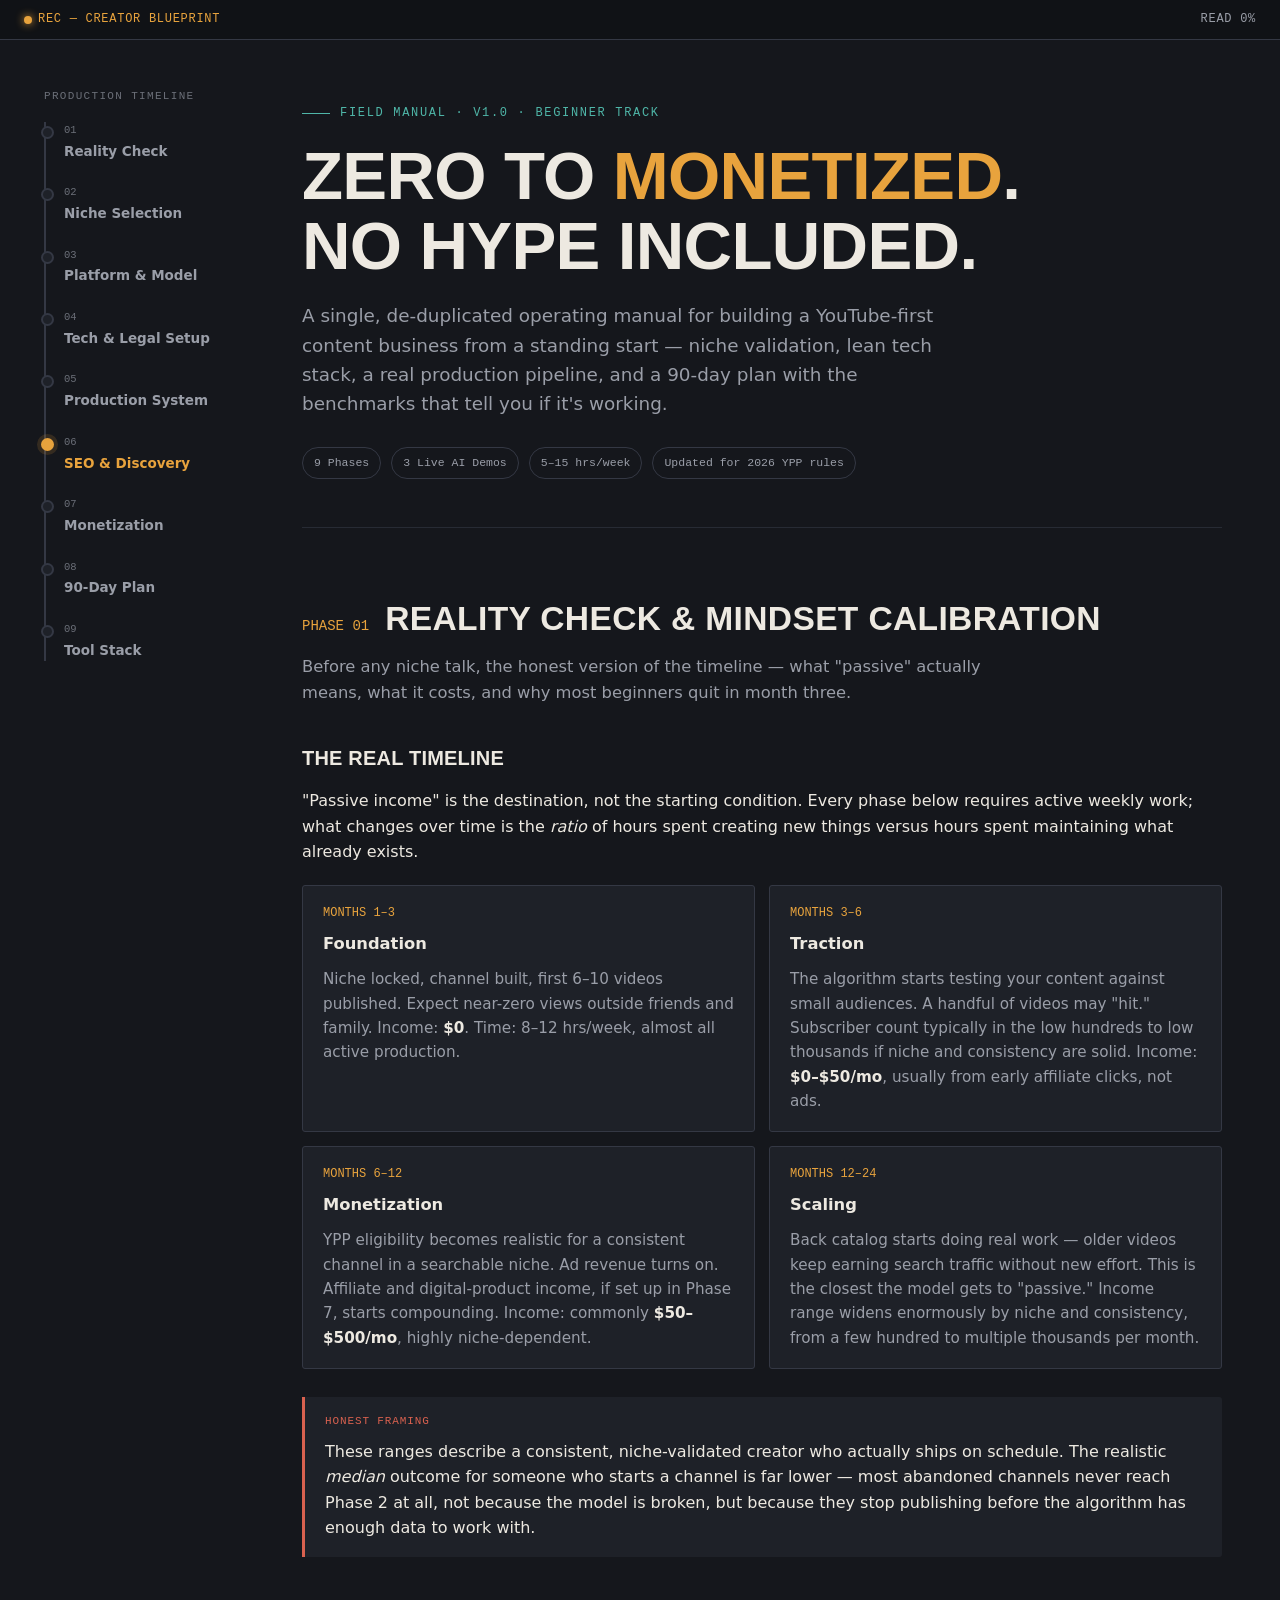
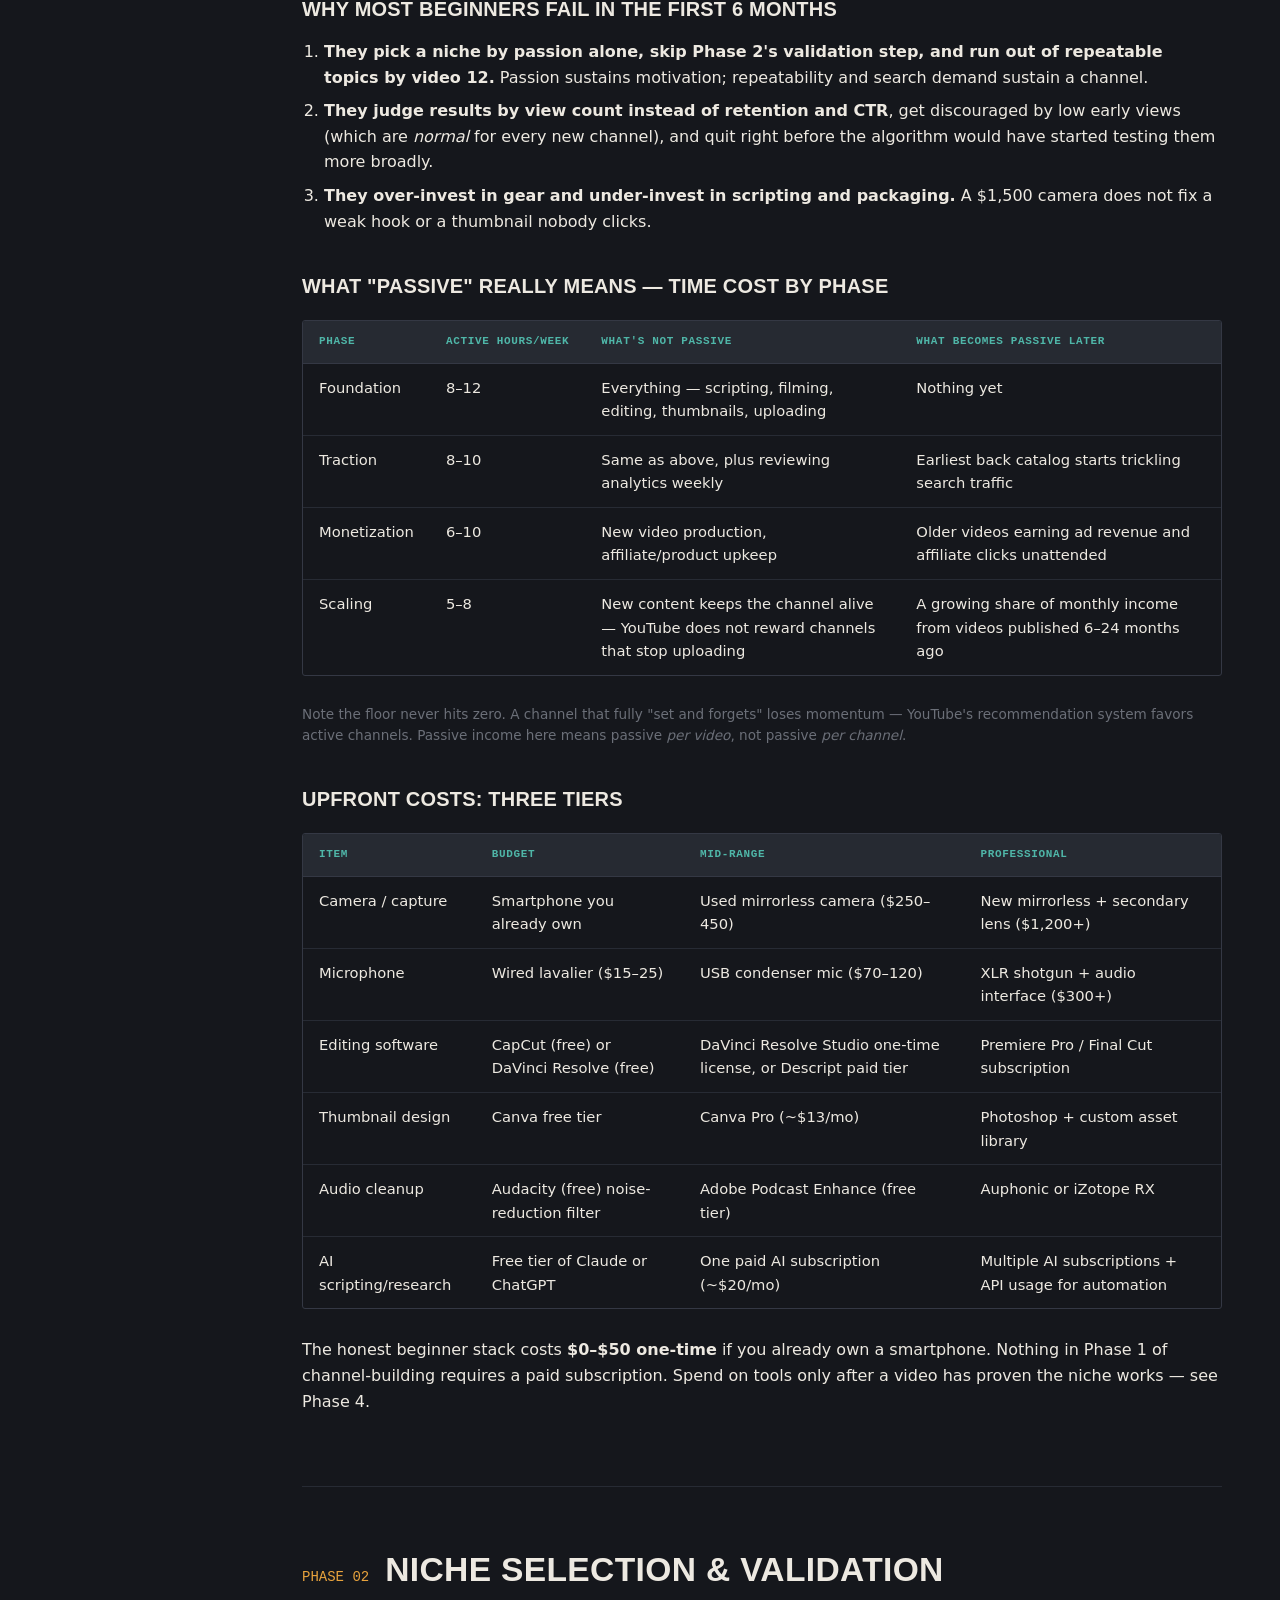
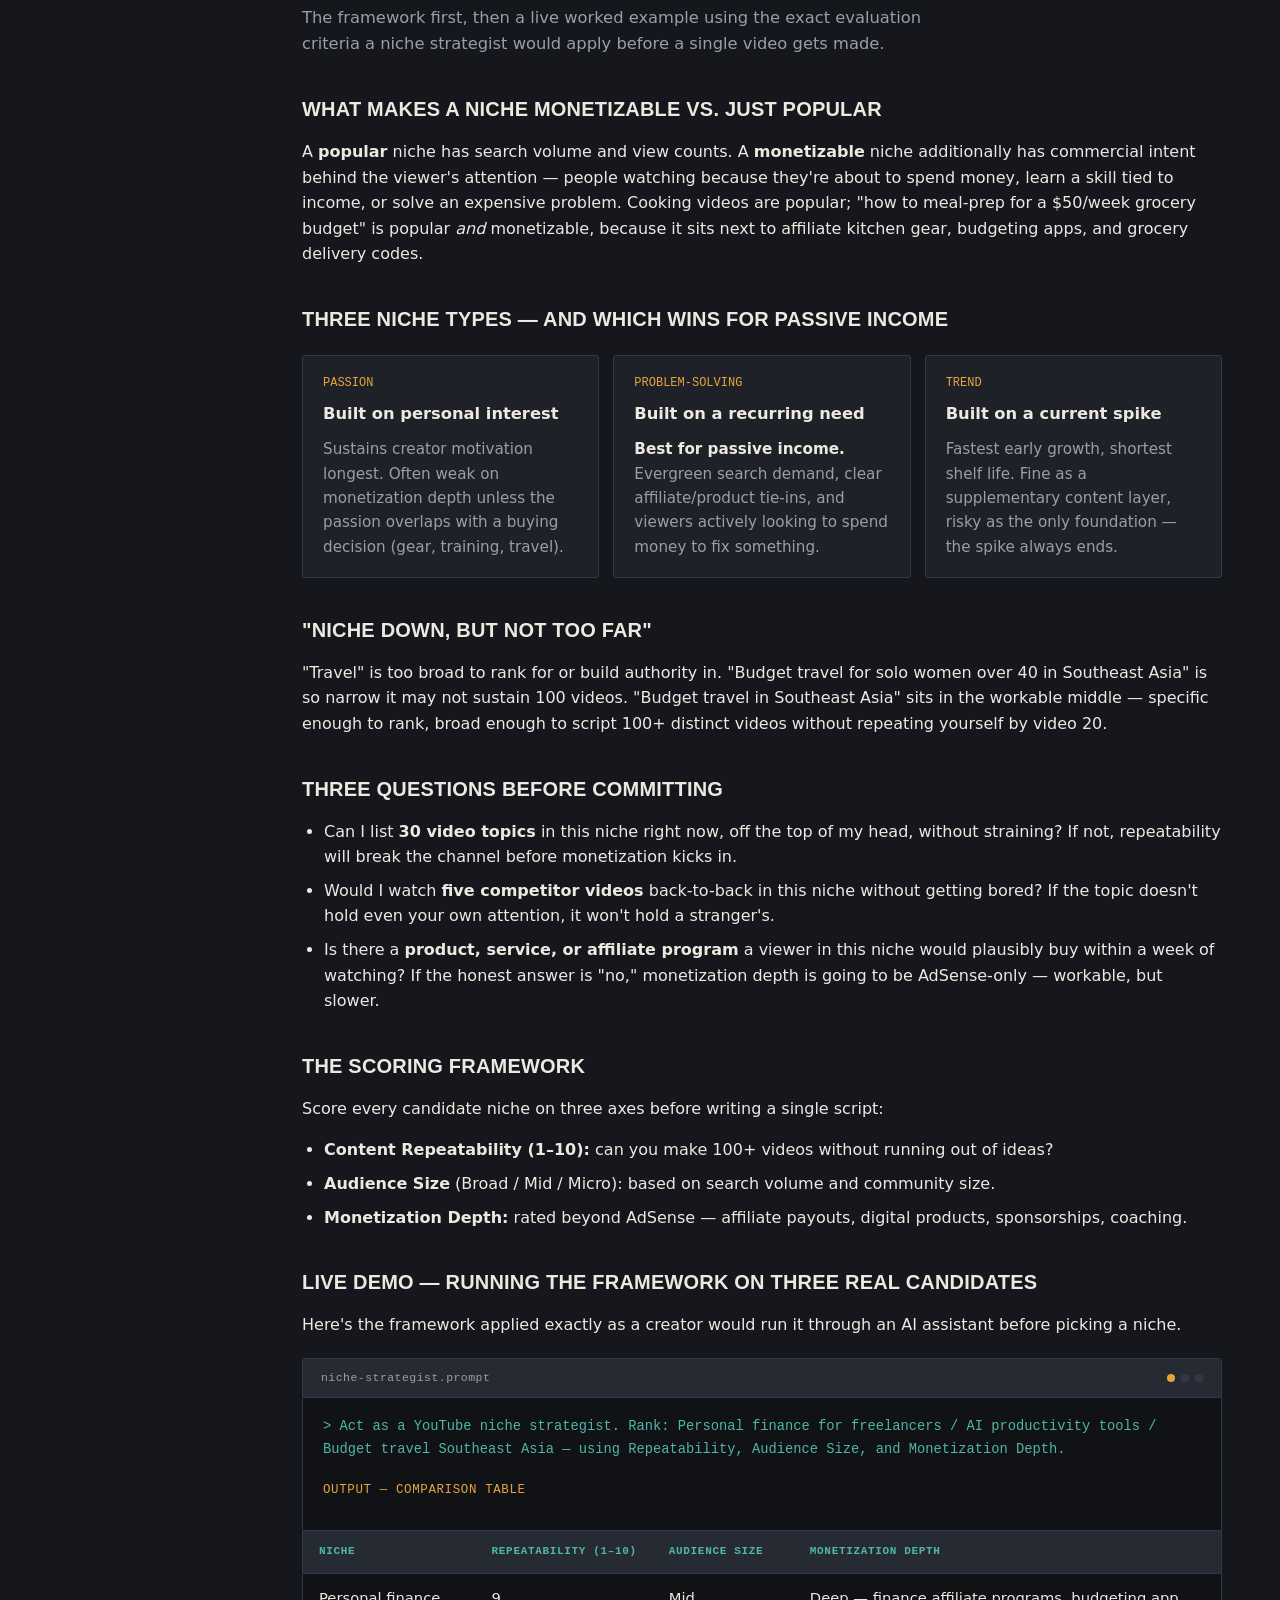
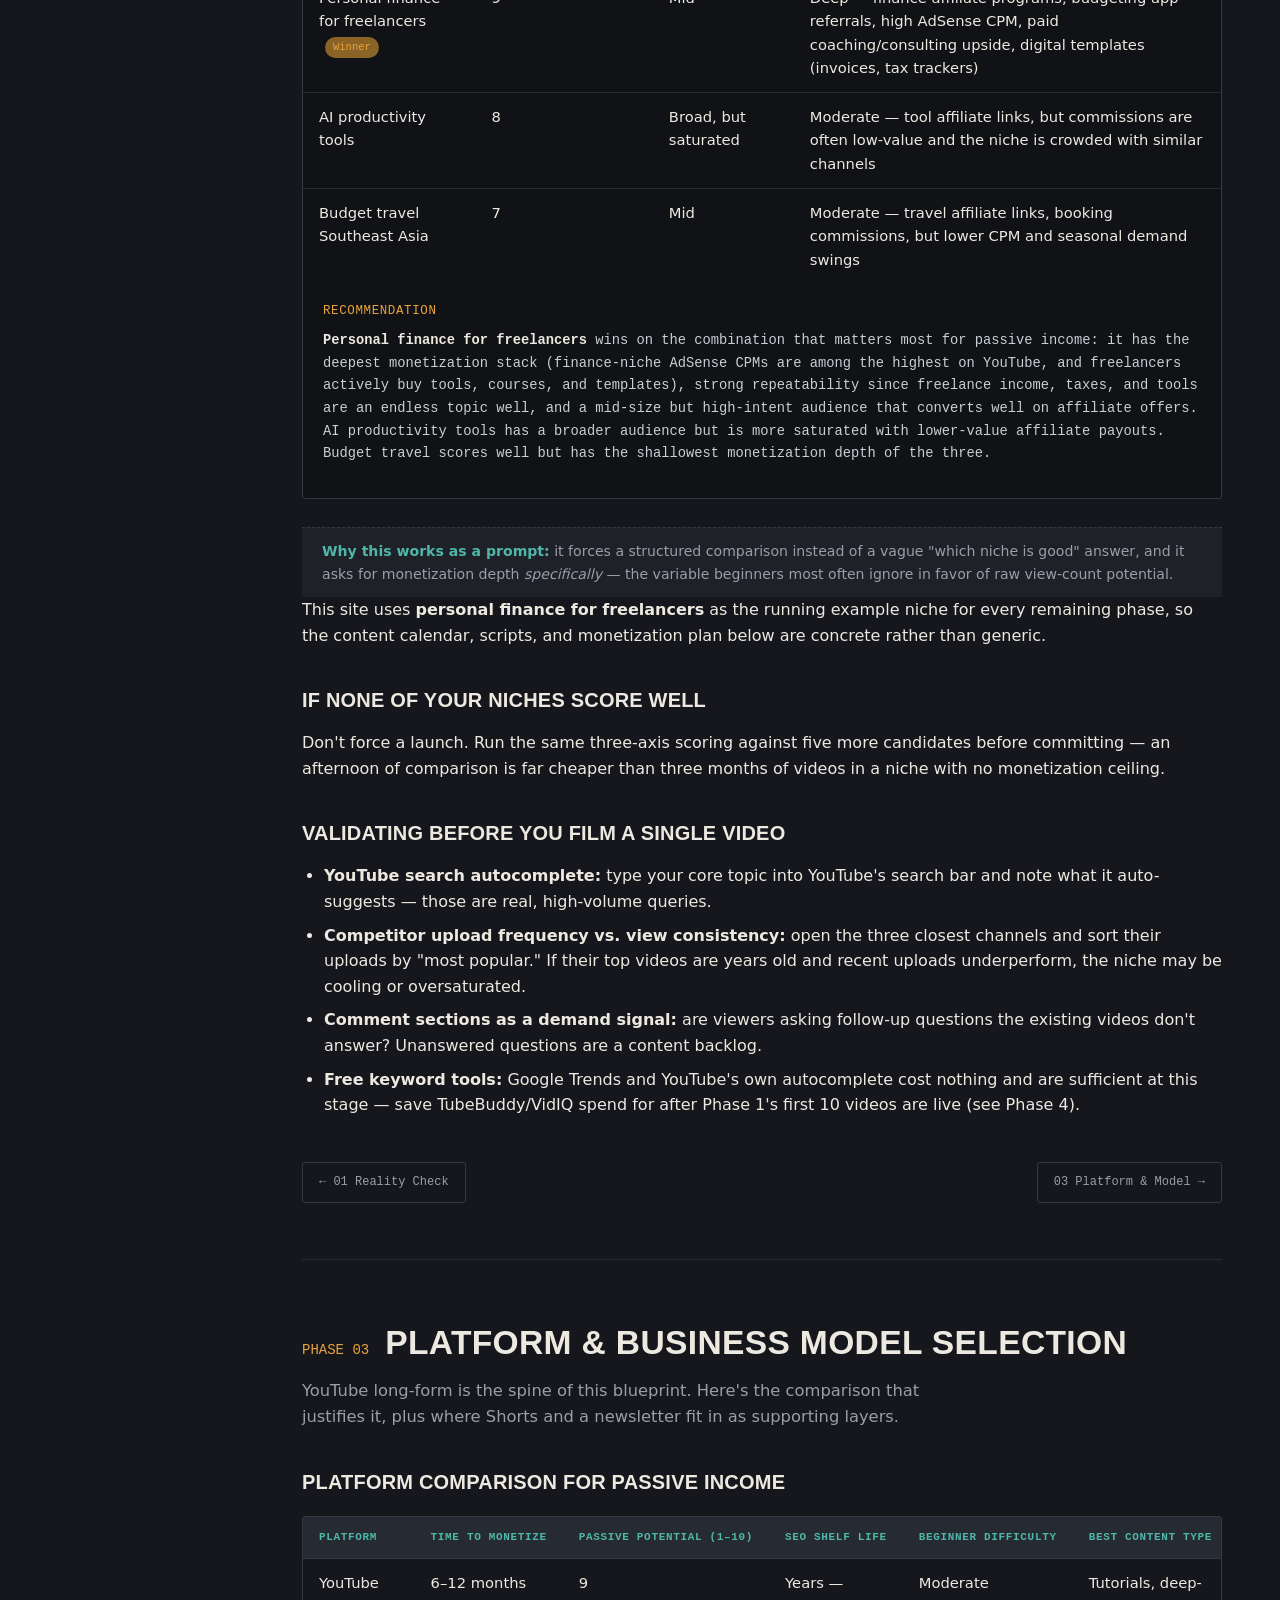
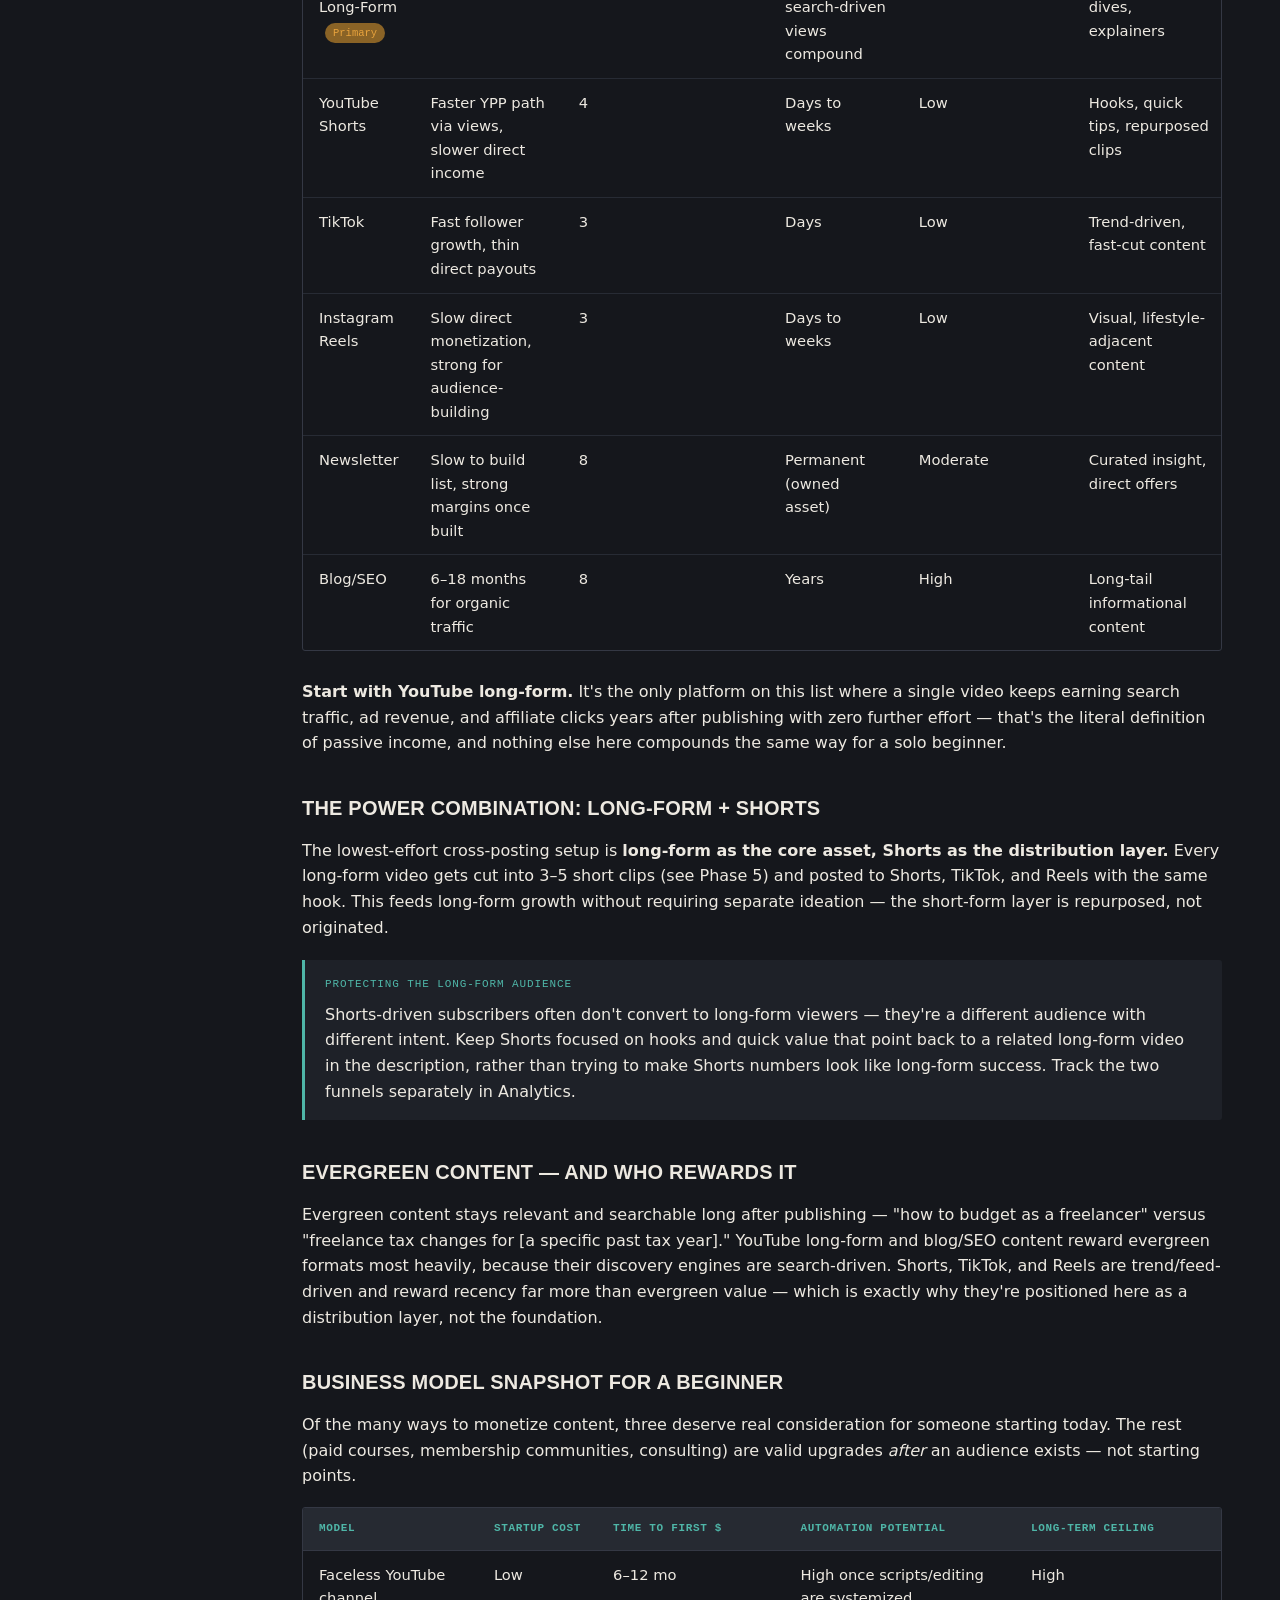
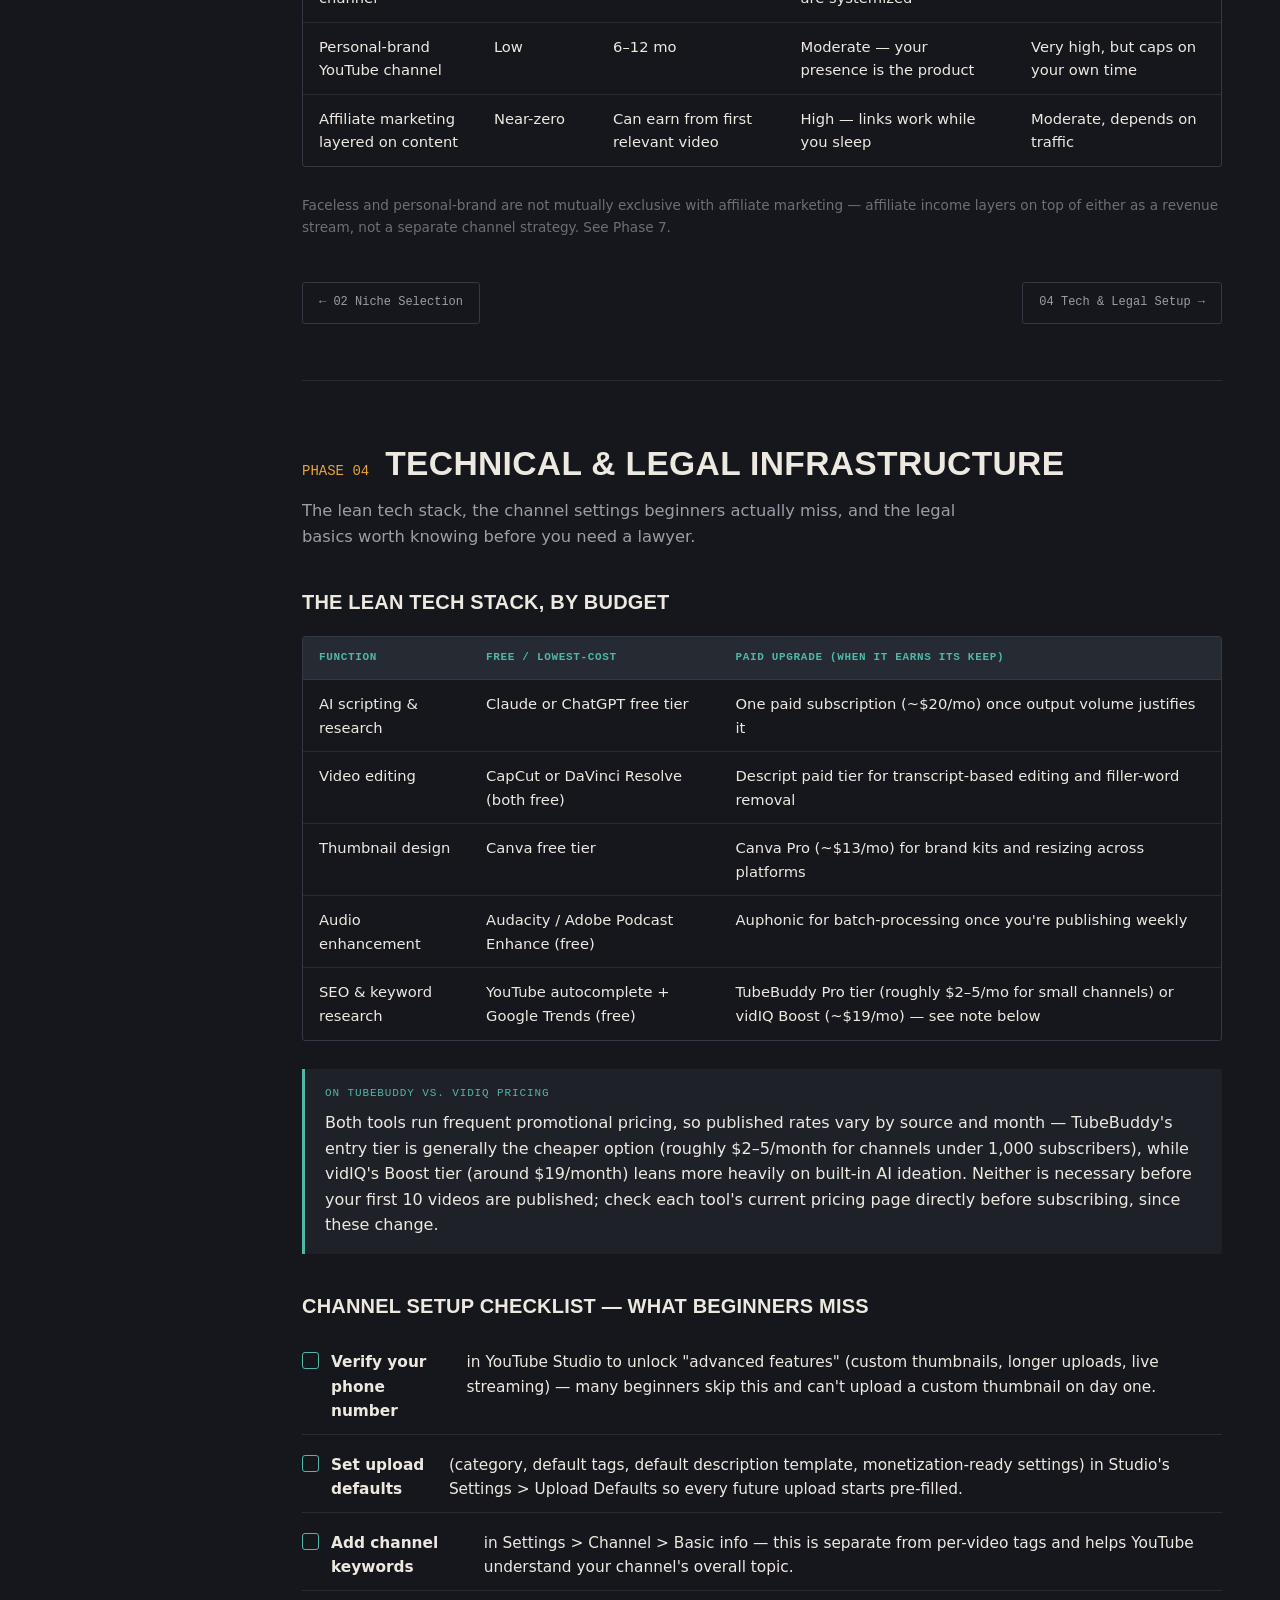
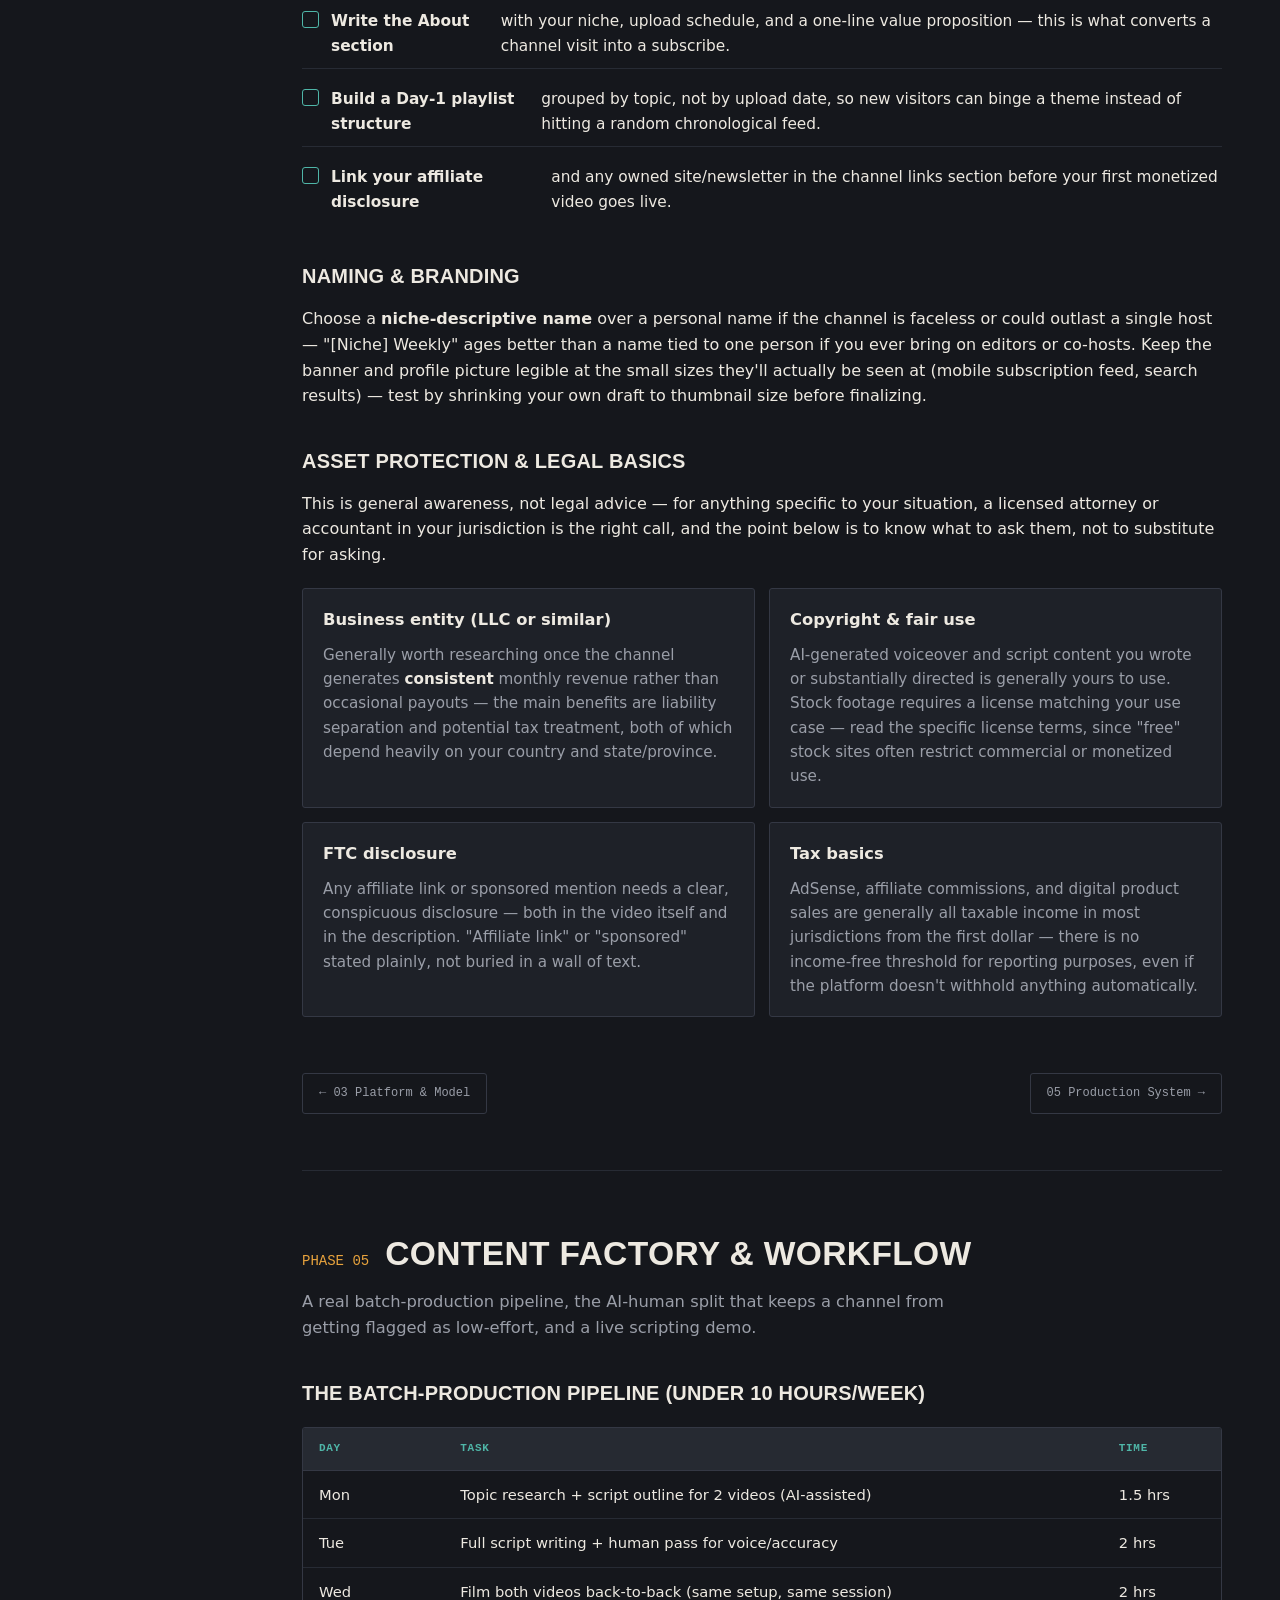
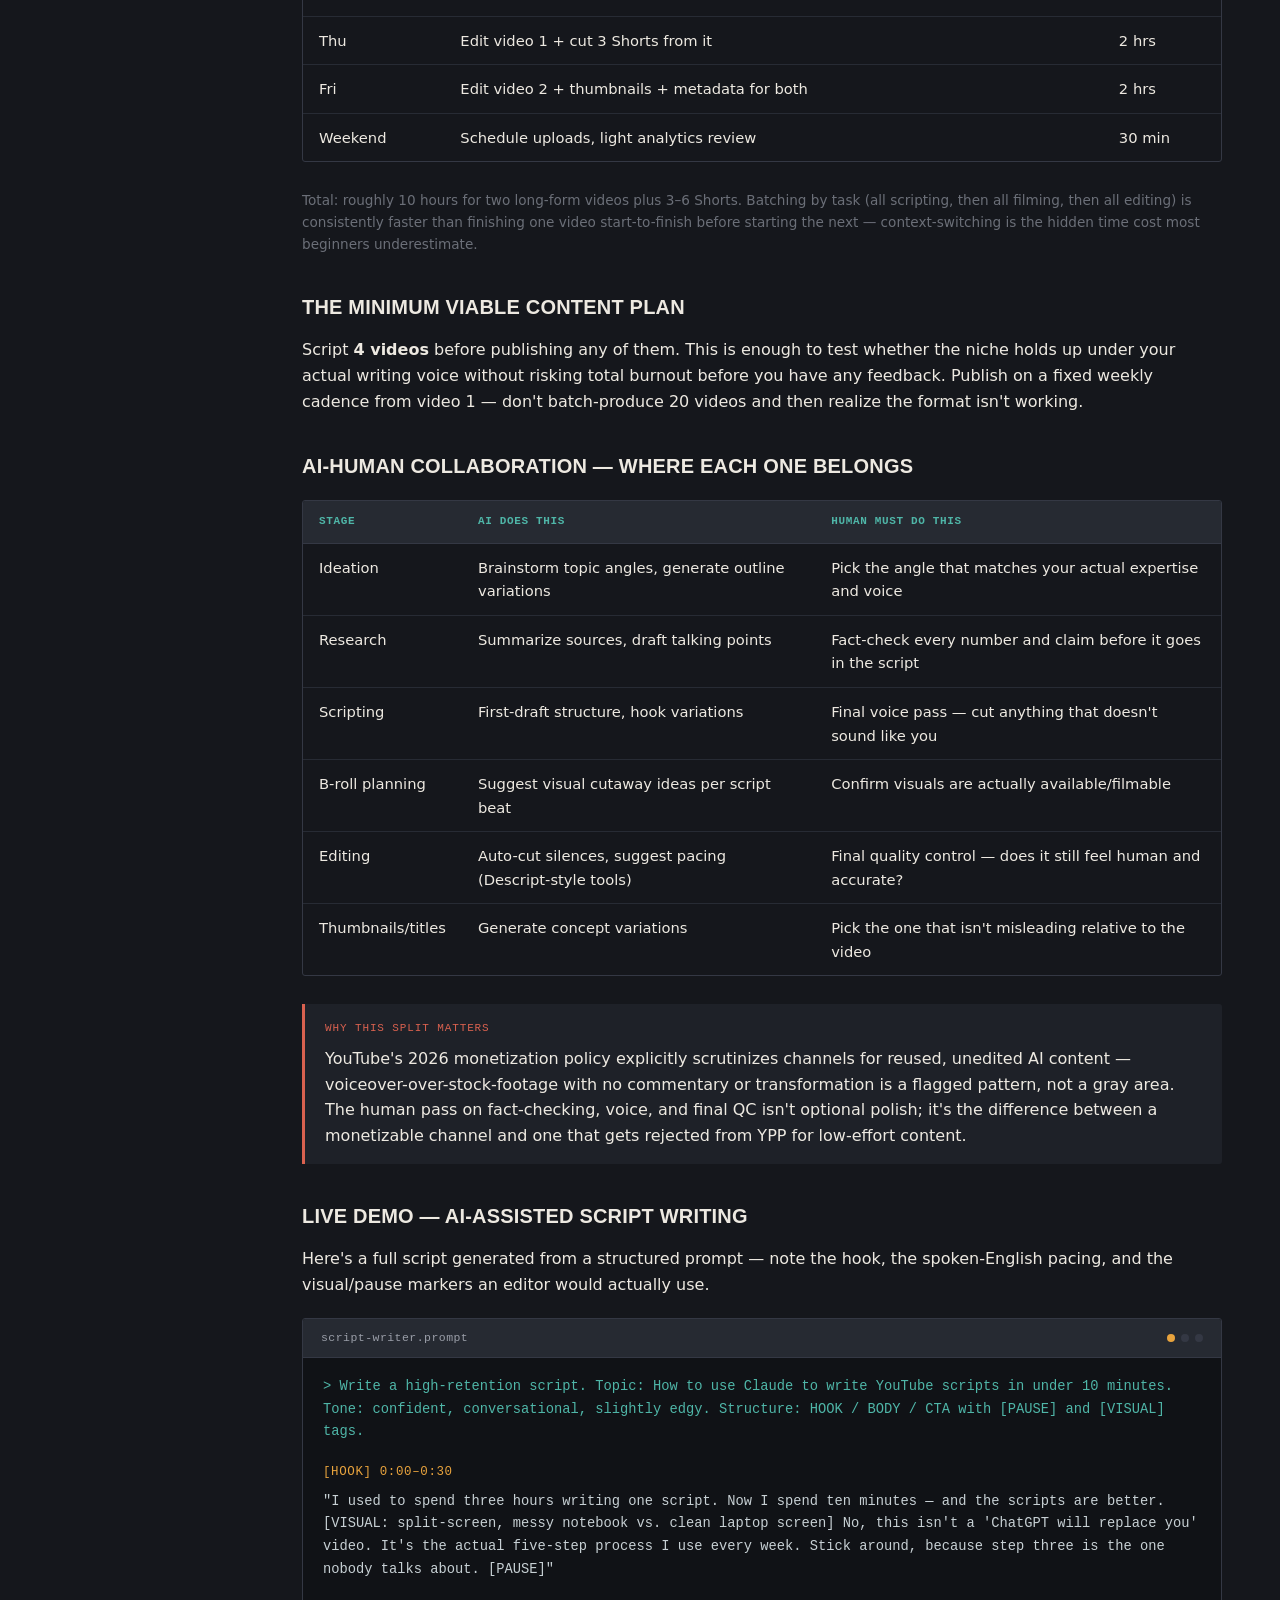
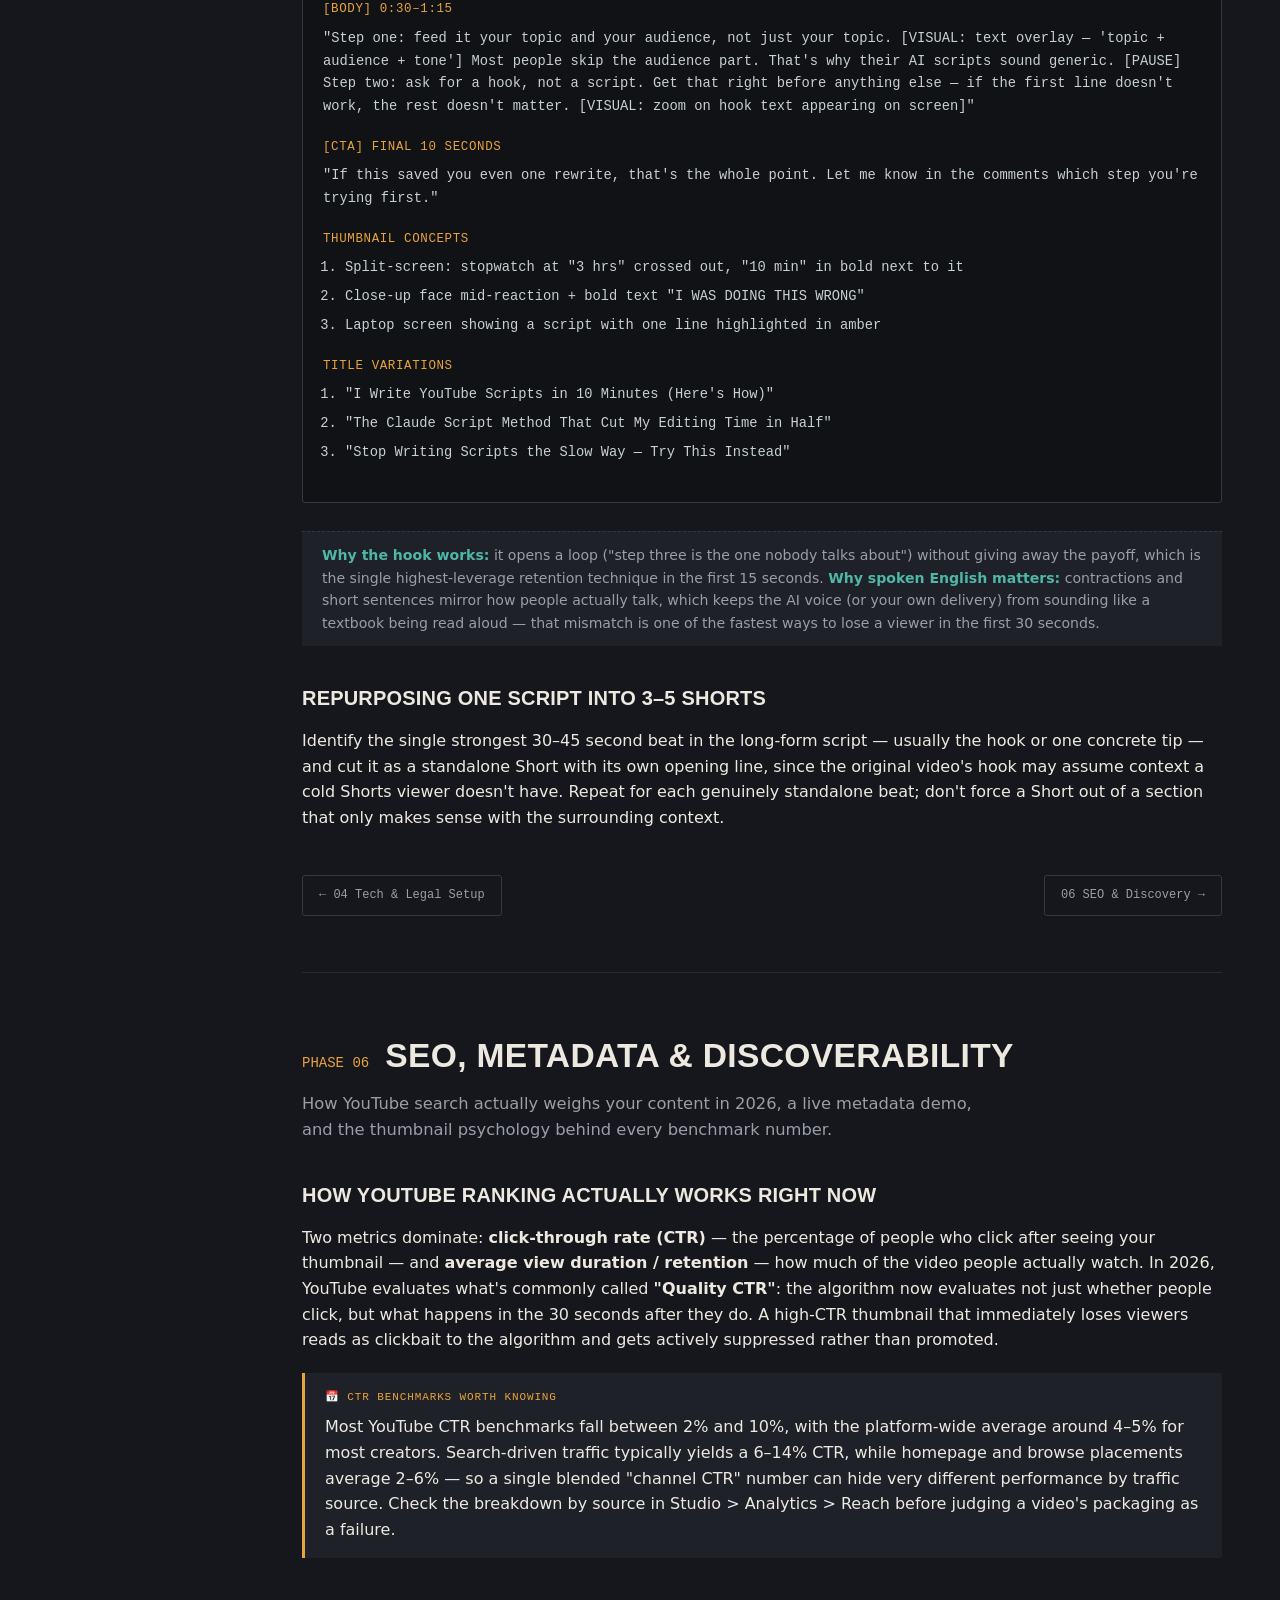
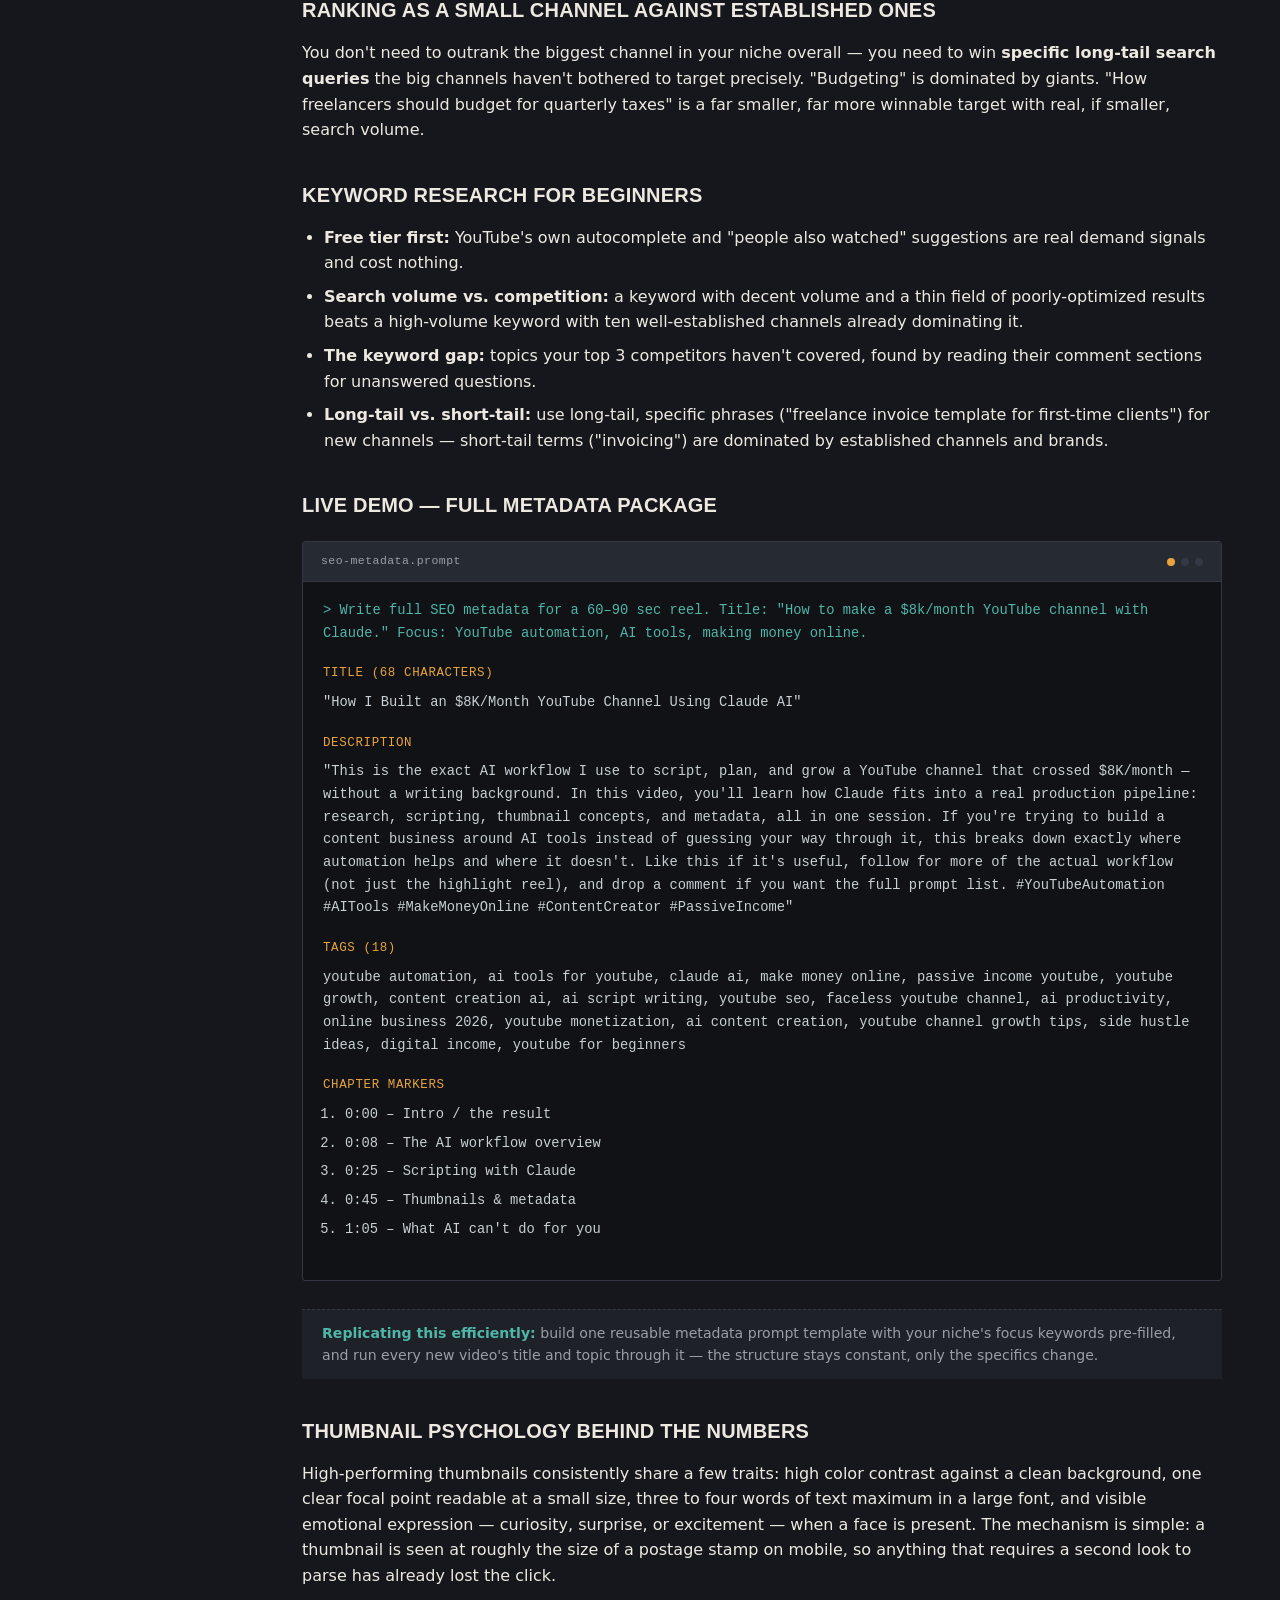
==== commit 987da29b: "Add files via upload" ====
--- a/index.html
+++ b/index.html
@@ -28,6 +28,7 @@
     <a href="#phase-6">06 — SEO &amp; Discoverability</a>
     <a href="#phase-7">07 — Monetization</a>
     <a href="#phase-8">08 — 90-Day Plan</a>
+    <a href="#phase-9">09 — The Tool Stack</a>
   </nav>
 </details>
 
@@ -43,6 +44,7 @@
       <div class="scrub-node" data-target="phase-6"><span class="scrub-num">06</span><a href="#phase-6">SEO &amp; Discovery</a></div>
       <div class="scrub-node" data-target="phase-7"><span class="scrub-num">07</span><a href="#phase-7">Monetization</a></div>
       <div class="scrub-node" data-target="phase-8"><span class="scrub-num">08</span><a href="#phase-8">90-Day Plan</a></div>
+      <div class="scrub-node" data-target="phase-9"><span class="scrub-num">09</span><a href="#phase-9">Tool Stack</a></div>
     </div>
   </aside>
 
@@ -54,7 +56,7 @@
         <h1>Zero to <em>Monetized</em>.<br>No Hype Included.</h1>
         <p class="hero-sub">A single, de-duplicated operating manual for building a YouTube-first content business from a standing start — niche validation, lean tech stack, a real production pipeline, and a 90-day plan with the benchmarks that tell you if it's working.</p>
         <div class="hero-meta">
-          <span class="meta-chip">8 Phases</span>
+          <span class="meta-chip">9 Phases</span>
           <span class="meta-chip">3 Live AI Demos</span>
           <span class="meta-chip">5–15 hrs/week</span>
           <span class="meta-chip">Updated for 2026 YPP rules</span>
@@ -774,6 +776,509 @@
 
         <div class="phase-nav">
           <a href="#phase-7">&larr; 07 Monetization</a>
+          <a href="#phase-9">09 The Tool Stack &rarr;</a>
+        </div>
+      </section>
+
+      <!-- ============================================================
+           PHASE 9 — THE TOOL STACK (TABBED)
+      ============================================================= -->
+      <section class="phase-section" id="phase-9">
+        <div class="phase-head">
+          <span class="phase-num">PHASE 09</span>
+          <h2>The Tool Stack</h2>
+        </div>
+        <p class="phase-dek">Four production categories, ten tools each, with every pricing tier laid out. A tool tagged with a bubble shows up under more than one tab because its feature set genuinely spans both categories — that's not a mistake, it's how the market actually overlaps right now.</p>
+
+        <div class="callout warn">
+          <span class="callout-label">Read this before you subscribe to anything</span>
+          <p>Pricing on every tool below changes often — promo discounts, credit-system overhauls, and full pricing-page restructures are common in this market, and at least one widely-recommended tool from 2025 (PlayHT) was discontinued entirely after an acquisition in late 2025. Treat every number on this page as directionally accurate as of mid-2026, not as a live quote. Always confirm current pricing on the provider's own site before paying. Voice cloning specifically carries a consent requirement on every reputable platform — you generally need to either clone your own voice or have explicit written consent from whoever you're cloning.</p>
+        </div>
+
+        <div class="tabs" data-tabs>
+          <div class="tab-bar" role="tablist" aria-label="Tool stack categories">
+            <button class="tab-btn active" role="tab" aria-selected="true" data-tab="voice-clone">Voice Cloning &amp; Audio</button>
+            <button class="tab-btn" role="tab" aria-selected="false" data-tab="video-edit">Video Editing</button>
+            <button class="tab-btn" role="tab" aria-selected="false" data-tab="ai-voice">AI Voice for Content</button>
+            <button class="tab-btn" role="tab" aria-selected="false" data-tab="ai-video">AI Video Creation</button>
+          </div>
+
+          <!-- TAB 1: VOICE CLONING & AUDIO EDITING -->
+          <div class="tab-panel active" data-panel="voice-clone">
+            <p class="tab-intro">For cloning your own voice (with your own consent, on yourself) to use in AI-narrated audio — plus the audio-editing tools that bundle cloning in as one feature among several.</p>
+
+            <div class="decision-box">
+              <div class="decision-box-head">Which one should I actually pick?</div>
+              <div class="decision-grid">
+                <div class="decision-row">
+                  <span class="d-if">If you want the most natural-sounding clone of yourself, budget allowing</span>
+                  <span class="d-pick">Pick <strong>ElevenLabs Creator</strong> ($22/mo) — cheapest tier with Professional Voice Cloning</span>
+                </div>
+                <div class="decision-row">
+                  <span class="d-if">If you're testing the idea before paying anything</span>
+                  <span class="d-pick">Pick <strong>ElevenLabs Free</strong> or <strong>Murf Free</strong> to hear voice quality first — neither lets you clone or download yet</span>
+                </div>
+                <div class="decision-row">
+                  <span class="d-if">If you already edit podcasts/video and want cloning bundled in</span>
+                  <span class="d-pick">Pick <strong>Descript Creator</strong> (~$24/mo) — Overdub clone + full editor in one subscription</span>
+                </div>
+                <div class="decision-row">
+                  <span class="d-if">If cost-per-character matters more than polish</span>
+                  <span class="d-pick">Pick <strong>Fish Audio</strong> — openly competitive quality at roughly half ElevenLabs' per-character rate</span>
+                </div>
+                <div class="decision-row">
+                  <span class="d-if">If you want zero ongoing cost and don't mind a technical setup</span>
+                  <span class="d-pick">Pick <strong>Coqui TTS</strong> — free and unlimited, but self-hosted and requires Python + a GPU</span>
+                </div>
+                <div class="decision-row">
+                  <span class="d-if">If you need enterprise-grade security or on-prem deployment</span>
+                  <span class="d-pick">Pick <strong>Resemble AI</strong> — built for developers/teams with compliance requirements</span>
+                </div>
+              </div>
+            </div>
+
+            <div class="table-wrap">
+              <table>
+                <thead>
+                  <tr><th>Tool</th><th>Free Tier</th><th>Entry Paid Tier</th><th>Mid Tier</th><th>Top / Enterprise Tier</th></tr>
+                </thead>
+                <tbody>
+                  <tr>
+                    <td class="winner">ElevenLabs <span class="badge amber">Also: AI Voice</span></td>
+                    <td>$0 — 10k credits/mo (~10 min), no commercial rights, no cloning</td>
+                    <td>Starter $6/mo — Instant Voice Cloning unlocked, commercial rights, 30k credits</td>
+                    <td>Creator $22/mo — Professional Voice Cloning (higher-fidelity clone), 121k credits</td>
+                    <td>Pro $99/mo · Scale $299/mo · Business $990/mo · Enterprise custom</td>
+                  </tr>
+                  <tr>
+                    <td>Resemble AI</td>
+                    <td>Limited free plan</td>
+                    <td>Pay-as-you-go from ~$0.006/sec generated</td>
+                    <td>Developer/team plans, custom volume pricing</td>
+                    <td>Enterprise — on-prem deployment, SOC 2, neural watermarking, custom quote</td>
+                  </tr>
+                  <tr>
+                    <td>Descript <span class="badge amber">Also: Video Editing</span></td>
+                    <td>$0 — 1 hr media/mo, limited Overdub (clone) minutes</td>
+                    <td>Creator ~$24/mo — 30 hrs media/mo, fuller Overdub access</td>
+                    <td>Pro tier — more hours, priority processing</td>
+                    <td>Enterprise — custom seats &amp; compliance</td>
+                  </tr>
+                  <tr>
+                    <td>Fish Audio</td>
+                    <td>Free tier with usage cap</td>
+                    <td>Pay-per-use — roughly $15 per million characters</td>
+                    <td>Higher-volume usage tiers</td>
+                    <td>Custom enterprise / API volume pricing</td>
+                  </tr>
+                  <tr>
+                    <td>Murf AI <span class="badge amber">Also: AI Voice</span></td>
+                    <td>$0 — 10 min lifetime, no downloads, no commercial use</td>
+                    <td>Creator ~$19–29/mo — commercial rights, downloads, AI Voice Changer</td>
+                    <td>Business ~$66–99/mo — collaboration, PowerPoint add-on</td>
+                    <td>Enterprise custom — voice cloning lives here, not on lower tiers</td>
+                  </tr>
+                  <tr>
+                    <td>Notevibes</td>
+                    <td>Limited free preview</td>
+                    <td>~$19/mo — 500k credits, commercial rights</td>
+                    <td>Higher-credit plans available</td>
+                    <td>—</td>
+                  </tr>
+                  <tr>
+                    <td>WellSaid Labs</td>
+                    <td>No free cloning tier</td>
+                    <td>Maker ~$49/mo</td>
+                    <td>Professional ~$99/mo</td>
+                    <td>Enterprise — custom, compliance-focused (HIPAA-adjacent industries)</td>
+                  </tr>
+                  <tr>
+                    <td>Respeecher</td>
+                    <td>Demo/consultation only</td>
+                    <td>Project-based quote</td>
+                    <td>Project-based quote</td>
+                    <td>Enterprise/media production licensing, fully custom</td>
+                  </tr>
+                  <tr>
+                    <td>Coqui TTS (open source)</td>
+                    <td>Free, unlimited — runs on your own hardware</td>
+                    <td>n/a (no paid tier — self-hosted)</td>
+                    <td>n/a</td>
+                    <td>n/a — cost is your own GPU/compute, not a subscription</td>
+                  </tr>
+                  <tr>
+                    <td>fal.ai (model marketplace)</td>
+                    <td>Pay-as-you-go, no subscription</td>
+                    <td>Voice clone ≈$1.50 per clone + ~$0.30/1k characters preview</td>
+                    <td>Scales with usage, no plan tiers</td>
+                    <td>—</td>
+                  </tr>
+                </tbody>
+              </table>
+            </div>
+
+            <div class="console-note"><strong>For cloning your own voice specifically:</strong> ElevenLabs Creator ($22/mo) is the most commonly recommended starting point — it's the cheapest tier with a genuine high-fidelity clone, and it doubles as a full AI-voice content tool (see that tab). If budget is the binding constraint, Fish Audio's open-source-backed model is the most-cited lower-cost alternative on quality. Coqui is the only fully free, unlimited option, but it requires comfort with Python and your own GPU.</div>
+          </div>
+
+          <!-- TAB 2: VIDEO EDITING -->
+          <div class="tab-panel" data-panel="video-edit">
+            <p class="tab-intro">From genuinely free professional-grade editors to subscription suites. Several of these double as AI tools — flagged where relevant.</p>
+
+            <div class="decision-box">
+              <div class="decision-box-head">Which one should I actually pick?</div>
+              <div class="decision-grid">
+                <div class="decision-row">
+                  <span class="d-if">If you're just starting out and don't want to pay anything</span>
+                  <span class="d-pick">Pick <strong>DaVinci Resolve (Free)</strong> — genuinely professional, no watermark, no time limit</span>
+                </div>
+                <div class="decision-row">
+                  <span class="d-if">If you're editing mostly Shorts/vertical content on mobile</span>
+                  <span class="d-pick">Pick <strong>CapCut (Free)</strong> — fastest mobile-first workflow, built-in captions and templates</span>
+                </div>
+                <div class="decision-row">
+                  <span class="d-if">If your content is talk-heavy (podcasts, interviews, tutorials)</span>
+                  <span class="d-pick">Pick <strong>Descript Creator</strong> (~$24/mo) — edit by editing the transcript, not the timeline</span>
+                </div>
+                <div class="decision-row">
+                  <span class="d-if">If you're already paying for Creative Cloud / need After Effects</span>
+                  <span class="d-pick">Pick <strong>Premiere Pro</strong> (~$22.99/mo) — only worth it for the ecosystem integration</span>
+                </div>
+                <div class="decision-row">
+                  <span class="d-if">If you're on a Mac and want the fastest render speed</span>
+                  <span class="d-pick">Pick <strong>Final Cut Pro</strong> (~$299 one-time) — no subscription, optimized for Apple Silicon</span>
+                </div>
+                <div class="decision-row">
+                  <span class="d-if">If you want a free editor with zero data-collection concerns</span>
+                  <span class="d-pick">Pick <strong>Shotcut</strong> or <strong>DaVinci Resolve</strong> — both process everything locally, unlike CapCut</span>
+                </div>
+              </div>
+            </div>
+
+            <div class="table-wrap">
+              <table>
+                <thead>
+                  <tr><th>Tool</th><th>Free Tier</th><th>Entry Paid Tier</th><th>Mid Tier</th><th>Top Tier</th></tr>
+                </thead>
+                <tbody>
+                  <tr>
+                    <td class="winner">DaVinci Resolve <span class="badge amber">Winner — Free</span></td>
+                    <td>$0 — full editing, color grading, Fairlight audio, Fusion VFX, no watermark, no time limit</td>
+                    <td>—</td>
+                    <td>—</td>
+                    <td>Resolve Studio ~$295 one-time — higher frame-rate exports, extra Neural Engine AI tools, collab features</td>
+                  </tr>
+                  <tr>
+                    <td>CapCut</td>
+                    <td>$0 — 4K export, auto-captions, templates, background removal, no watermark</td>
+                    <td>CapCut Pro ~$9.99/mo — extra AI features, cloud storage, premium effects</td>
+                    <td>—</td>
+                    <td>—</td>
+                  </tr>
+                  <tr>
+                    <td>Adobe Premiere Pro</td>
+                    <td>7-day trial only</td>
+                    <td>~$22.99/mo (single app, annual plan)</td>
+                    <td>Creative Cloud All Apps ~$59.99–89.99/mo — includes After Effects, Audition, Photoshop</td>
+                    <td>Enterprise/Teams licensing — custom</td>
+                  </tr>
+                  <tr>
+                    <td>Final Cut Pro</td>
+                    <td>90-day trial</td>
+                    <td>~$299 one-time (Mac only)</td>
+                    <td>—</td>
+                    <td>—</td>
+                  </tr>
+                  <tr>
+                    <td>Descript <span class="badge amber">Also: Voice Cloning</span></td>
+                    <td>$0 — 1 hr media/mo</td>
+                    <td>Creator ~$24/mo — transcript-based editing, Overdub, Studio Sound</td>
+                    <td>Pro tier — more hours, priority render</td>
+                    <td>Enterprise — custom</td>
+                  </tr>
+                  <tr>
+                    <td>Filmora</td>
+                    <td>Free with watermark</td>
+                    <td>Annual plan, roughly $50–70/yr</td>
+                    <td>Perpetual license option, one-time fee</td>
+                    <td>Filmora Business — custom</td>
+                  </tr>
+                  <tr>
+                    <td>iMovie</td>
+                    <td>$0 — free with every Mac/iOS device, no watermark</td>
+                    <td>n/a</td>
+                    <td>n/a</td>
+                    <td>n/a — Mac/iOS only, no paid tier exists</td>
+                  </tr>
+                  <tr>
+                    <td>Shotcut</td>
+                    <td>$0 — fully open-source, no watermark, no limits</td>
+                    <td>n/a</td>
+                    <td>n/a</td>
+                    <td>n/a — donation-supported, not a paid product</td>
+                  </tr>
+                  <tr>
+                    <td>Lightworks</td>
+                    <td>Free — watermark only above 720p export</td>
+                    <td>Create ~$9.99/mo</td>
+                    <td>Pro tier — higher resolution &amp; format support</td>
+                    <td>—</td>
+                  </tr>
+                  <tr>
+                    <td>Clipchamp</td>
+                    <td>$0 — included with Microsoft account, no watermark on basic export</td>
+                    <td>Bundled into Microsoft 365 Personal/Family subscriptions</td>
+                    <td>—</td>
+                    <td>—</td>
+                  </tr>
+                </tbody>
+              </table>
+            </div>
+
+            <div class="console-note"><strong>The honest recommendation:</strong> DaVinci Resolve's free tier is genuinely Hollywood-grade and is what this site's own Phase 1 and Phase 4 recommend starting with — most creators never need to pay for an editor at all. CapCut is the faster on-ramp specifically for Shorts/vertical content. Pay for Premiere Pro or Final Cut only once a specific ecosystem integration (After Effects, Apple Silicon render speed) is the actual bottleneck, not because they're "the industry standard."</div>
+          </div>
+
+          <!-- TAB 3: AI VOICE FOR CONTENT CREATION -->
+          <div class="tab-panel" data-panel="ai-voice">
+            <p class="tab-intro">Text-to-speech and AI narration tools built for shipping finished voiceovers — distinct from the cloning tab in that most of these lean on a library of pre-built voices rather than (or in addition to) cloning yours.</p>
+
+            <div class="decision-box">
+              <div class="decision-box-head">Which one should I actually pick?</div>
+              <div class="decision-grid">
+                <div class="decision-row">
+                  <span class="d-if">If you want the most realistic narration voice, full stop</span>
+                  <span class="d-pick">Pick <strong>ElevenLabs Creator</strong> ($22/mo) — the benchmark for naturalness across this category</span>
+                </div>
+                <div class="decision-row">
+                  <span class="d-if">If you need a polished voice synced to slides/video in one tool</span>
+                  <span class="d-pick">Pick <strong>Murf Creator</strong> (~$19–29/mo) — built-in video timeline, Canva integration</span>
+                </div>
+                <div class="decision-row">
+                  <span class="d-if">If you want a huge voice/emotion library on a tighter budget</span>
+                  <span class="d-pick">Pick <strong>Notevibes</strong> (~$19/mo) — 550+ voices, 80+ emotion tags, 500k credits</span>
+                </div>
+                <div class="decision-row">
+                  <span class="d-if">If this is for regulated/corporate training content</span>
+                  <span class="d-pick">Pick <strong>WellSaid Labs</strong> (~$49/mo) — tuned for clarity over hours of listening</span>
+                </div>
+                <div class="decision-row">
+                  <span class="d-if">If you mainly need text-to-speech for reading articles, not video narration</span>
+                  <span class="d-pick">Pick <strong>Speechify</strong> — built specifically for consuming written content aloud</span>
+                </div>
+                <div class="decision-row">
+                  <span class="d-if">If you're building voice into your own app or product</span>
+                  <span class="d-pick">Pick <strong>Google Cloud TTS</strong> or <strong>Amazon Polly</strong> — pay-per-character, API-first, no Studio UI needed</span>
+                </div>
+              </div>
+            </div>
+
+            <div class="table-wrap">
+              <table>
+                <thead>
+                  <tr><th>Tool</th><th>Free Tier</th><th>Entry Paid Tier</th><th>Mid Tier</th><th>Top Tier</th></tr>
+                </thead>
+                <tbody>
+                  <tr>
+                    <td class="winner">ElevenLabs <span class="badge amber">Also: Voice Cloning</span></td>
+                    <td>$0 — 10k credits/mo, no commercial rights</td>
+                    <td>Starter $6/mo</td>
+                    <td>Creator $22/mo — most-recommended tier for regular creators</td>
+                    <td>Pro $99/mo · Scale $299/mo · Business $990/mo</td>
+                  </tr>
+                  <tr>
+                    <td>Murf AI <span class="badge amber">Also: Voice Cloning</span></td>
+                    <td>$0 — 10 min lifetime, no downloads</td>
+                    <td>Creator ~$19–29/mo — commercial rights, 200+ voices, Canva integration</td>
+                    <td>Business ~$66–99/mo — collaboration, PowerPoint/Slides add-ons</td>
+                    <td>Enterprise — custom, includes voice cloning</td>
+                  </tr>
+                  <tr>
+                    <td>Notevibes</td>
+                    <td>Limited preview</td>
+                    <td>~$19/mo — 550+ voices, 80+ emotion tags, 500k credits</td>
+                    <td>Higher-credit plans</td>
+                    <td>—</td>
+                  </tr>
+                  <tr>
+                    <td>WellSaid Labs</td>
+                    <td>Demo only</td>
+                    <td>Maker ~$49/mo</td>
+                    <td>Professional ~$99/mo</td>
+                    <td>Enterprise custom — Adobe Express/Premiere integration</td>
+                  </tr>
+                  <tr>
+                    <td>Speechify</td>
+                    <td>$0 — basic text-to-speech, limited voices</td>
+                    <td>Premium ~$11.58–29/mo (billing varies)</td>
+                    <td>—</td>
+                    <td>Speechify Studio / API — custom</td>
+                  </tr>
+                  <tr>
+                    <td>Descript (AI Speech) <span class="badge amber">Also: Video Editing</span></td>
+                    <td>$0 — 1 hr media/mo</td>
+                    <td>Creator ~$24/mo</td>
+                    <td>Pro tier</td>
+                    <td>Enterprise — custom</td>
+                  </tr>
+                  <tr>
+                    <td>LOVO AI</td>
+                    <td>Limited free trial</td>
+                    <td>~$24/mo</td>
+                    <td>Higher-volume plans</td>
+                    <td>Enterprise — custom</td>
+                  </tr>
+                  <tr>
+                    <td>Fish Audio</td>
+                    <td>Free tier with cap</td>
+                    <td>Pay-per-use ~$15/million characters</td>
+                    <td>Volume-based</td>
+                    <td>Enterprise/API custom</td>
+                  </tr>
+                  <tr>
+                    <td>Google Cloud TTS</td>
+                    <td>Free monthly character allotment</td>
+                    <td>Pay-per-character beyond free tier (~$4–16 per million characters depending on voice tier)</td>
+                    <td>Scales with usage</td>
+                    <td>Enterprise GCP contracts</td>
+                  </tr>
+                  <tr>
+                    <td>Amazon Polly</td>
+                    <td>Free tier for first 12 months (AWS), capped characters/mo</td>
+                    <td>Pay-per-character after free tier</td>
+                    <td>Scales with usage</td>
+                    <td>Enterprise AWS contracts</td>
+                  </tr>
+                </tbody>
+              </table>
+            </div>
+
+            <div class="console-note"><strong>Matching this site's Phase 6 live demo:</strong> the SEO metadata demo earlier on this page assumes an ElevenLabs- or Murf-style narration workflow — either works, and the choice mostly comes down to whether you want a cloned version of your own voice (ElevenLabs' edge) or a polished pre-built voice with a built-in video timeline (Murf's edge).</div>
+          </div>
+
+          <!-- TAB 4: AI VIDEO CREATION -->
+          <div class="tab-panel" data-panel="ai-video">
+            <p class="tab-intro">Text/image-to-video generators and AI avatar platforms. These create footage or presenters — they don't replace a timeline editor for assembling a finished video (see the Video Editing tab for that).</p>
+
+            <div class="decision-box">
+              <div class="decision-box-head">Which one should I actually pick?</div>
+              <div class="decision-grid">
+                <div class="decision-row">
+                  <span class="d-if">If you want an AI presenter speaking your script (no camera needed)</span>
+                  <span class="d-pick">Pick <strong>HeyGen Creator</strong> (~$24–29/mo) — unlimited videos, easiest script-to-avatar workflow</span>
+                </div>
+                <div class="decision-row">
+                  <span class="d-if">If this is for enterprise training/onboarding at scale</span>
+                  <span class="d-pick">Pick <strong>Synthesia Creator</strong> (~$64–89/mo) — deepest template library, custom personal avatars</span>
+                </div>
+                <div class="decision-row">
+                  <span class="d-if">If you need cinematic B-roll or scene footage from a text prompt</span>
+                  <span class="d-pick">Pick <strong>Runway Standard</strong> (~$15/mo) or <strong>Kling Standard</strong> (~$8/mo) for the budget option</span>
+                </div>
+                <div class="decision-row">
+                  <span class="d-if">If you want the single highest visual quality, budget aside</span>
+                  <span class="d-pick">Pick <strong>Google Veo</strong> (via Google AI Pro, ~$28.99/mo) — strongest prompt adherence and native audio</span>
+                </div>
+                <div class="decision-row">
+                  <span class="d-if">If you're testing ideas before committing to a paid plan</span>
+                  <span class="d-pick">Pick <strong>HeyGen Free</strong> (3 videos/mo) or <strong>Pika Free</strong> — both give a real feel for output quality</span>
+                </div>
+                <div class="decision-row">
+                  <span class="d-if">If you want stylized/artistic clips rather than photorealism</span>
+                  <span class="d-pick">Pick <strong>Pika</strong> (~$10/mo) — built for creative effects over realism</span>
+                </div>
+              </div>
+            </div>
+
+            <div class="callout">
+              <span class="callout-label">A note on availability</span>
+              <p>OpenAI's standalone Sora web/app experience was discontinued in April 2026 (API access was slated to follow later in the year), and PlayHT was shut down in December 2025 after its acquisition by Meta. Both are omitted below for that reason — if you see them recommended in older articles, check current availability before planning a workflow around either.</p>
+            </div>
+
+            <div class="table-wrap">
+              <table>
+                <thead>
+                  <tr><th>Tool</th><th>Free Tier</th><th>Entry Paid Tier</th><th>Mid Tier</th><th>Top Tier</th></tr>
+                </thead>
+                <tbody>
+                  <tr>
+                    <td class="winner">HeyGen <span class="badge amber">Avatar / Talking-Head</span></td>
+                    <td>$0 — 3 videos/mo, full avatar library to test</td>
+                    <td>Creator ~$24–29/mo — unlimited videos, 1080p</td>
+                    <td>Team ~$39/seat/mo — 2 seats, 4K export</td>
+                    <td>Business ~$149/mo+ · Enterprise — custom</td>
+                  </tr>
+                  <tr>
+                    <td>Synthesia <span class="badge amber">Avatar / Talking-Head</span></td>
+                    <td>$0 — ~3 min/mo, watermarked, 9 avatars</td>
+                    <td>Starter ~$18–29/mo — 10 min/mo, logo removed, 125+ avatars</td>
+                    <td>Creator ~$64–89/mo — 30 min/mo, 5 personal avatars, API access</td>
+                    <td>Enterprise — custom, typically low five figures/yr</td>
+                  </tr>
+                  <tr>
+                    <td>Runway</td>
+                    <td>One-time 125 free credits, no recurring free tier</td>
+                    <td>Standard ~$15/mo — 625 credits/mo</td>
+                    <td>Pro ~$35/mo — 2,250 credits, custom lip-sync voices</td>
+                    <td>Unlimited ~$95/mo · Enterprise custom</td>
+                  </tr>
+                  <tr>
+                    <td>Kling AI</td>
+                    <td>Limited free generations</td>
+                    <td>Standard ~$8/mo</td>
+                    <td>Higher-credit tiers available</td>
+                    <td>Enterprise/API — usage-based, ~$0.07/sec generated</td>
+                  </tr>
+                  <tr>
+                    <td>Google Veo (via Gemini/AI Studio)</td>
+                    <td>Limited free generation through AI Studio rate limits</td>
+                    <td>Google AI Pro ~$28.99/mo (bundles 2TB storage + Veo access)</td>
+                    <td>—</td>
+                    <td>Google AI Ultra ~$359.98/mo (promo pricing fluctuates)</td>
+                  </tr>
+                  <tr>
+                    <td>Pika</td>
+                    <td>Free — limited generations/mo</td>
+                    <td>Standard ~$10/mo</td>
+                    <td>Pro ~$30/mo</td>
+                    <td>Premier ~$50/mo</td>
+                  </tr>
+                  <tr>
+                    <td>Luma Dream Machine</td>
+                    <td>Free tier with limited generations</td>
+                    <td>Lite ~$9.99/mo</td>
+                    <td>Higher-credit plans available</td>
+                    <td>Enterprise/API — custom</td>
+                  </tr>
+                  <tr>
+                    <td>InVideo AI</td>
+                    <td>Limited free plan</td>
+                    <td>Plus ~$25–28/mo</td>
+                    <td>—</td>
+                    <td>Enterprise/Business — custom</td>
+                  </tr>
+                  <tr>
+                    <td>Adobe Firefly Video</td>
+                    <td>Limited free generative credits with Adobe account</td>
+                    <td>Bundled into Creative Cloud generative-credit plans</td>
+                    <td>Higher generative-credit tiers</td>
+                    <td>Enterprise — custom</td>
+                  </tr>
+                  <tr>
+                    <td>Seedance (ByteDance)</td>
+                    <td>Free tier at launch (limits tighten over time per other ByteDance tools)</td>
+                    <td>Paid tiers via model marketplaces (e.g. fal.ai), usage-based</td>
+                    <td>Scales with usage</td>
+                    <td>Enterprise/API — custom</td>
+                  </tr>
+                </tbody>
+              </table>
+            </div>
+
+            <div class="console-note"><strong>Two different jobs, easy to conflate:</strong> HeyGen and Synthesia generate a <em>presenter</em> speaking your script — the closest fit if "AI video" means a talking-head explainer. Runway, Kling, Veo, Pika, and Luma generate <em>scene footage</em> from a prompt — the right tools for B-roll or stylized cutaways, not a presenter. Most production pipelines that use both pick one avatar tool and one or two generative tools rather than overlapping five.</div>
+          </div>
+        </div>
+
+        <div class="phase-nav">
+          <a href="#phase-8">&larr; 08 90-Day Plan</a>
           <a href="#phase-1">Back to Start &rarr;</a>
         </div>
       </section>
--- a/css/styles.css
+++ b/css/styles.css
@@ -0,0 +1,711 @@
+/* ===========================================================
+   CREATOR BLUEPRINT — "THE BAY" THEME
+   A solo-creator field manual styled like a non-linear editor:
+   timeline scrub marks, record-light amber, data-teal metrics,
+   monospace "console" blocks for live AI-prompt demonstrations.
+   =========================================================== */
+
+:root {
+  /* Palette */
+  --bg-base: #15171c;
+  --bg-panel: #1e2128;
+  --bg-panel-raised: #262a32;
+  --bg-console: #101216;
+  --line: #343844;
+  --line-soft: #272b34;
+
+  --text-primary: #ede9e1;
+  --text-secondary: #9a9ea8;
+  --text-muted: #6b6f78;
+
+  --accent-amber: #e8a33d;
+  --accent-amber-dim: #8a6326;
+  --accent-teal: #4fb6a8;
+  --accent-teal-dim: #2c5b54;
+  --accent-red: #d9614f;
+
+  /* Type */
+  --font-display: "Oswald", "Arial Narrow", sans-serif;
+  --font-body: "Source Sans 3", "Segoe UI", system-ui, sans-serif;
+  --font-mono: "IBM Plex Mono", "Courier New", monospace;
+
+  --container-max: 920px;
+  --radius: 3px;
+}
+
+* { box-sizing: border-box; }
+
+html {
+  scroll-behavior: smooth;
+}
+
+body {
+  margin: 0;
+  background: var(--bg-base);
+  color: var(--text-primary);
+  font-family: var(--font-body);
+  font-size: 16px;
+  line-height: 1.6;
+  -webkit-font-smoothing: antialiased;
+}
+
+@media (prefers-reduced-motion: reduce) {
+  html { scroll-behavior: auto; }
+  * { animation-duration: 0.01ms !important; transition-duration: 0.01ms !important; }
+}
+
+a { color: var(--accent-teal); text-decoration: none; }
+a:hover { text-decoration: underline; }
+
+img { max-width: 100%; display: block; }
+
+::selection { background: var(--accent-amber-dim); color: #fff; }
+
+/* Focus visibility */
+a:focus-visible, button:focus-visible, summary:focus-visible {
+  outline: 2px solid var(--accent-amber);
+  outline-offset: 2px;
+}
+
+/* ===========================================================
+   TIMECODE HEADER — global record-strip
+   =========================================================== */
+.timecode-strip {
+  position: sticky;
+  top: 0;
+  z-index: 50;
+  display: flex;
+  align-items: center;
+  justify-content: space-between;
+  padding: 10px 24px;
+  background: var(--bg-console);
+  border-bottom: 1px solid var(--line);
+  font-family: var(--font-mono);
+  font-size: 12px;
+  letter-spacing: 0.06em;
+  color: var(--text-secondary);
+}
+
+.timecode-strip .rec {
+  display: inline-flex;
+  align-items: center;
+  gap: 6px;
+  color: var(--accent-amber);
+}
+
+.rec-dot {
+  width: 8px;
+  height: 8px;
+  border-radius: 50%;
+  background: var(--accent-amber);
+  box-shadow: 0 0 8px var(--accent-amber);
+  animation: pulse 2s ease-in-out infinite;
+}
+
+@keyframes pulse {
+  0%, 100% { opacity: 1; }
+  50% { opacity: 0.35; }
+}
+
+.timecode-strip .progress-label {
+  display: none;
+}
+
+@media (min-width: 720px) {
+  .timecode-strip .progress-label { display: inline; }
+}
+
+/* ===========================================================
+   LAYOUT SHELL
+   =========================================================== */
+.shell {
+  display: grid;
+  grid-template-columns: 1fr;
+  max-width: 1240px;
+  margin: 0 auto;
+}
+
+@media (min-width: 980px) {
+  .shell {
+    grid-template-columns: 250px minmax(0, 1fr);
+    gap: 32px;
+  }
+}
+
+/* ===========================================================
+   SIDEBAR — phase scrubber
+   =========================================================== */
+.scrubber {
+  display: none;
+}
+
+@media (min-width: 980px) {
+  .scrubber {
+    display: block;
+    position: sticky;
+    top: 56px;
+    align-self: start;
+    padding: 32px 0 32px 24px;
+    max-height: calc(100vh - 56px);
+    overflow-y: auto;
+  }
+}
+
+.scrubber-title {
+  font-family: var(--font-mono);
+  font-size: 11px;
+  letter-spacing: 0.12em;
+  text-transform: uppercase;
+  color: var(--text-muted);
+  margin: 0 0 16px;
+}
+
+.scrub-track {
+  position: relative;
+  border-left: 2px solid var(--line);
+  padding-left: 18px;
+}
+
+.scrub-node {
+  position: relative;
+  margin-bottom: 22px;
+}
+
+.scrub-node::before {
+  content: "";
+  position: absolute;
+  left: -23px;
+  top: 4px;
+  width: 9px;
+  height: 9px;
+  border-radius: 50%;
+  background: var(--bg-panel);
+  border: 2px solid var(--line);
+  transition: background 0.2s, border-color 0.2s;
+}
+
+.scrub-node.active::before {
+  background: var(--accent-amber);
+  border-color: var(--accent-amber);
+  box-shadow: 0 0 0 4px rgba(232, 163, 61, 0.15);
+}
+
+.scrub-node a {
+  color: var(--text-secondary);
+  font-size: 13.5px;
+  font-weight: 600;
+  display: block;
+}
+
+.scrub-node.active a { color: var(--accent-amber); }
+.scrub-node a:hover { color: var(--text-primary); text-decoration: none; }
+
+.scrub-node .scrub-num {
+  font-family: var(--font-mono);
+  font-size: 10.5px;
+  color: var(--text-muted);
+  display: block;
+  margin-bottom: 2px;
+}
+
+/* ===========================================================
+   MAIN CONTENT
+   =========================================================== */
+main {
+  padding: 0 20px 80px;
+  min-width: 0;
+}
+
+@media (min-width: 980px) {
+  main { padding: 0 20px 100px 0; }
+}
+
+.container {
+  max-width: var(--container-max);
+}
+
+/* ===========================================================
+   HERO
+   =========================================================== */
+.hero {
+  padding: 64px 0 48px;
+  border-bottom: 1px solid var(--line-soft);
+  margin-bottom: 8px;
+}
+
+.hero-eyebrow {
+  font-family: var(--font-mono);
+  font-size: 12px;
+  letter-spacing: 0.14em;
+  text-transform: uppercase;
+  color: var(--accent-teal);
+  margin-bottom: 18px;
+  display: flex;
+  align-items: center;
+  gap: 10px;
+}
+
+.hero-eyebrow::before {
+  content: "";
+  width: 28px;
+  height: 1px;
+  background: var(--accent-teal);
+}
+
+.hero h1 {
+  font-family: var(--font-display);
+  font-size: clamp(2.4rem, 6vw, 4.2rem);
+  font-weight: 600;
+  line-height: 1.04;
+  letter-spacing: -0.01em;
+  margin: 0 0 20px;
+  text-transform: uppercase;
+}
+
+.hero h1 em {
+  font-style: normal;
+  color: var(--accent-amber);
+}
+
+.hero-sub {
+  font-size: 1.15rem;
+  color: var(--text-secondary);
+  max-width: 640px;
+  margin: 0 0 28px;
+}
+
+.hero-meta {
+  display: flex;
+  flex-wrap: wrap;
+  gap: 10px;
+}
+
+.meta-chip {
+  font-family: var(--font-mono);
+  font-size: 11.5px;
+  padding: 6px 11px;
+  border: 1px solid var(--line);
+  border-radius: 999px;
+  color: var(--text-secondary);
+}
+
+/* ===========================================================
+   SECTION SCAFFOLDING
+   =========================================================== */
+.phase-section {
+  padding: 56px 0;
+  border-bottom: 1px solid var(--line-soft);
+  scroll-margin-top: 70px;
+}
+
+.phase-head {
+  display: flex;
+  align-items: baseline;
+  gap: 16px;
+  margin-bottom: 8px;
+}
+
+.phase-num {
+  font-family: var(--font-mono);
+  font-size: 14px;
+  color: var(--accent-amber);
+  white-space: nowrap;
+}
+
+.phase-head h2 {
+  font-family: var(--font-display);
+  font-size: clamp(1.5rem, 3.4vw, 2.1rem);
+  text-transform: uppercase;
+  letter-spacing: 0.01em;
+  margin: 0;
+  font-weight: 600;
+}
+
+.phase-dek {
+  color: var(--text-secondary);
+  font-size: 1.02rem;
+  max-width: 680px;
+  margin: 0 0 32px;
+}
+
+h3 {
+  font-family: var(--font-display);
+  font-size: 1.25rem;
+  text-transform: uppercase;
+  letter-spacing: 0.01em;
+  font-weight: 600;
+  color: var(--text-primary);
+  margin: 36px 0 14px;
+}
+
+h3:first-child { margin-top: 0; }
+
+h4 {
+  font-family: var(--font-body);
+  font-weight: 700;
+  font-size: 1.02rem;
+  margin: 22px 0 10px;
+  color: var(--text-primary);
+}
+
+p { margin: 0 0 16px; color: var(--text-primary); }
+.lede { color: var(--text-secondary); }
+
+ul, ol {
+  margin: 0 0 16px;
+  padding-left: 22px;
+}
+
+li { margin-bottom: 8px; }
+
+strong { color: var(--text-primary); font-weight: 700; }
+.hl { color: var(--accent-amber); font-weight: 700; }
+.hl-teal { color: var(--accent-teal); font-weight: 700; }
+
+/* ===========================================================
+   CARDS / GRIDS
+   =========================================================== */
+.card-grid {
+  display: grid;
+  gap: 14px;
+  grid-template-columns: 1fr;
+  margin: 20px 0 28px;
+}
+
+@media (min-width: 680px) {
+  .card-grid.cols-2 { grid-template-columns: 1fr 1fr; }
+  .card-grid.cols-3 { grid-template-columns: 1fr 1fr 1fr; }
+}
+
+.card {
+  background: var(--bg-panel);
+  border: 1px solid var(--line);
+  border-radius: var(--radius);
+  padding: 18px 20px;
+}
+
+.card-num {
+  font-family: var(--font-mono);
+  font-size: 12px;
+  color: var(--accent-amber);
+  margin-bottom: 8px;
+  display: block;
+}
+
+.card h4 { margin-top: 0; font-size: 1.02rem; }
+.card p { margin-bottom: 0; color: var(--text-secondary); font-size: 0.95rem; }
+
+/* ===========================================================
+   TABLES
+   =========================================================== */
+.table-wrap {
+  overflow-x: auto;
+  margin: 18px 0 28px;
+  border: 1px solid var(--line);
+  border-radius: var(--radius);
+}
+
+table {
+  width: 100%;
+  border-collapse: collapse;
+  font-size: 0.92rem;
+  min-width: 560px;
+}
+
+thead th {
+  background: var(--bg-panel-raised);
+  text-align: left;
+  font-family: var(--font-mono);
+  font-size: 11px;
+  letter-spacing: 0.06em;
+  text-transform: uppercase;
+  color: var(--accent-teal);
+  padding: 12px 16px;
+  border-bottom: 1px solid var(--line);
+  white-space: nowrap;
+}
+
+tbody td {
+  padding: 12px 16px;
+  border-bottom: 1px solid var(--line-soft);
+  color: var(--text-primary);
+  vertical-align: top;
+}
+
+tbody tr:last-child td { border-bottom: none; }
+tbody tr:hover { background: rgba(232, 163, 61, 0.04); }
+
+td.winner {
+  position: relative;
+}
+
+.badge {
+  display: inline-block;
+  font-family: var(--font-mono);
+  font-size: 10.5px;
+  padding: 2px 8px;
+  border-radius: 999px;
+  background: var(--accent-teal-dim);
+  color: var(--accent-teal);
+  margin-left: 6px;
+}
+
+.badge.amber { background: var(--accent-amber-dim); color: var(--accent-amber); }
+
+/* ===========================================================
+   CONSOLE / LIVE DEMO BLOCKS
+   =========================================================== */
+.console {
+  background: var(--bg-console);
+  border: 1px solid var(--line);
+  border-radius: var(--radius);
+  margin: 20px 0 28px;
+  overflow: hidden;
+}
+
+.console-head {
+  display: flex;
+  align-items: center;
+  justify-content: space-between;
+  padding: 10px 18px;
+  background: var(--bg-panel-raised);
+  border-bottom: 1px solid var(--line);
+  font-family: var(--font-mono);
+  font-size: 11.5px;
+  letter-spacing: 0.04em;
+  color: var(--text-secondary);
+}
+
+.console-head .dots { display: flex; gap: 6px; }
+.console-head .dot { width: 8px; height: 8px; border-radius: 50%; background: var(--line); }
+.console-head .dot.live { background: var(--accent-amber); }
+
+.console-body {
+  padding: 18px 20px 22px;
+  font-family: var(--font-mono);
+  font-size: 0.86rem;
+  line-height: 1.65;
+  color: #c7d0d4;
+}
+
+.console-body .prompt-line {
+  color: var(--accent-teal);
+  margin-bottom: 14px;
+  display: block;
+}
+
+.console-body .out-label {
+  display: block;
+  color: var(--accent-amber);
+  font-size: 0.78rem;
+  letter-spacing: 0.05em;
+  text-transform: uppercase;
+  margin: 18px 0 8px;
+}
+
+.console-body .out-label:first-child { margin-top: 0; }
+
+.console-body p { color: #c7d0d4; margin-bottom: 10px; font-size: 0.86rem; }
+.console-body ul, .console-body ol { color: #c7d0d4; }
+.console-body ul li, .console-body ol li { margin-bottom: 6px; }
+.console-body strong { color: #ede9e1; }
+
+.console-note {
+  padding: 12px 20px;
+  background: var(--bg-panel);
+  border-top: 1px dashed var(--line);
+  font-family: var(--font-body);
+  font-size: 0.88rem;
+  color: var(--text-secondary);
+}
+
+.console-note strong { color: var(--accent-teal); }
+
+/* ===========================================================
+   CALLOUTS
+   =========================================================== */
+.callout {
+  border-left: 3px solid var(--accent-teal);
+  background: var(--bg-panel);
+  padding: 16px 20px;
+  margin: 20px 0 28px;
+  border-radius: 0 var(--radius) var(--radius) 0;
+}
+
+.callout.warn { border-left-color: var(--accent-red); }
+.callout.amber { border-left-color: var(--accent-amber); }
+
+.callout-label {
+  font-family: var(--font-mono);
+  font-size: 11px;
+  letter-spacing: 0.08em;
+  text-transform: uppercase;
+  color: var(--accent-teal);
+  display: block;
+  margin-bottom: 8px;
+}
+
+.callout.warn .callout-label { color: var(--accent-red); }
+.callout.amber .callout-label { color: var(--accent-amber); }
+
+.callout p:last-child { margin-bottom: 0; }
+
+/* ===========================================================
+   CHECKLIST
+   =========================================================== */
+.checklist {
+  list-style: none;
+  padding-left: 0;
+  margin: 18px 0 28px;
+}
+
+.checklist li {
+  display: flex;
+  gap: 12px;
+  padding: 10px 0;
+  border-bottom: 1px solid var(--line-soft);
+  font-size: 0.96rem;
+}
+
+.checklist li:last-child { border-bottom: none; }
+
+.checklist .box {
+  flex-shrink: 0;
+  width: 17px;
+  height: 17px;
+  margin-top: 2px;
+  border: 1.5px solid var(--accent-teal);
+  border-radius: 3px;
+}
+
+/* ===========================================================
+   SCORE BARS (niche scoring viz)
+   =========================================================== */
+.score-row {
+  display: grid;
+  grid-template-columns: 120px 1fr 40px;
+  align-items: center;
+  gap: 12px;
+  margin-bottom: 10px;
+  font-size: 0.9rem;
+}
+
+.score-track {
+  height: 8px;
+  background: var(--line-soft);
+  border-radius: 4px;
+  overflow: hidden;
+}
+
+.score-fill {
+  height: 100%;
+  background: linear-gradient(90deg, var(--accent-teal-dim), var(--accent-teal));
+  border-radius: 4px;
+}
+
+.score-val {
+  font-family: var(--font-mono);
+  color: var(--accent-teal);
+  text-align: right;
+}
+
+/* ===========================================================
+   FOOTER NAV (prev/next)
+   =========================================================== */
+.phase-nav {
+  display: flex;
+  justify-content: space-between;
+  gap: 16px;
+  padding-top: 28px;
+  margin-top: 8px;
+}
+
+.phase-nav a {
+  font-family: var(--font-mono);
+  font-size: 12px;
+  color: var(--text-secondary);
+  border: 1px solid var(--line);
+  padding: 10px 16px;
+  border-radius: var(--radius);
+  transition: border-color 0.15s, color 0.15s;
+}
+
+.phase-nav a:hover {
+  border-color: var(--accent-amber);
+  color: var(--accent-amber);
+  text-decoration: none;
+}
+
+/* ===========================================================
+   SITE FOOTER
+   =========================================================== */
+.site-footer {
+  border-top: 1px solid var(--line-soft);
+  padding: 36px 24px 60px;
+  text-align: center;
+  color: var(--text-muted);
+  font-size: 0.85rem;
+}
+
+.site-footer .container { max-width: var(--container-max); margin: 0 auto; }
+
+/* ===========================================================
+   MOBILE NAV TOGGLE
+   =========================================================== */
+.mobile-nav-toggle {
+  display: none;
+}
+
+@media (max-width: 979px) {
+  .mobile-nav-toggle {
+    display: block;
+    margin: 16px 20px 0;
+  }
+
+  .mobile-nav-toggle summary {
+    cursor: pointer;
+    font-family: var(--font-mono);
+    font-size: 12px;
+    letter-spacing: 0.06em;
+    text-transform: uppercase;
+    color: var(--accent-amber);
+    border: 1px solid var(--line);
+    padding: 10px 14px;
+    border-radius: var(--radius);
+    list-style: none;
+  }
+
+  .mobile-nav-toggle summary::-webkit-details-marker { display: none; }
+
+  .mobile-nav-list {
+    margin-top: 8px;
+    border: 1px solid var(--line);
+    border-radius: var(--radius);
+    padding: 6px;
+    background: var(--bg-panel);
+  }
+
+  .mobile-nav-list a {
+    display: block;
+    padding: 9px 10px;
+    color: var(--text-secondary);
+    font-size: 0.9rem;
+    border-radius: 3px;
+  }
+
+  .mobile-nav-list a:hover {
+    background: var(--bg-panel-raised);
+    color: var(--text-primary);
+    text-decoration: none;
+  }
+}
+
+/* ===========================================================
+   UTILITY
+   =========================================================== */
+.text-center { text-align: center; }
+.mt-0 { margin-top: 0; }
+.small-note {
+  font-size: 0.85rem;
+  color: var(--text-muted);
+}
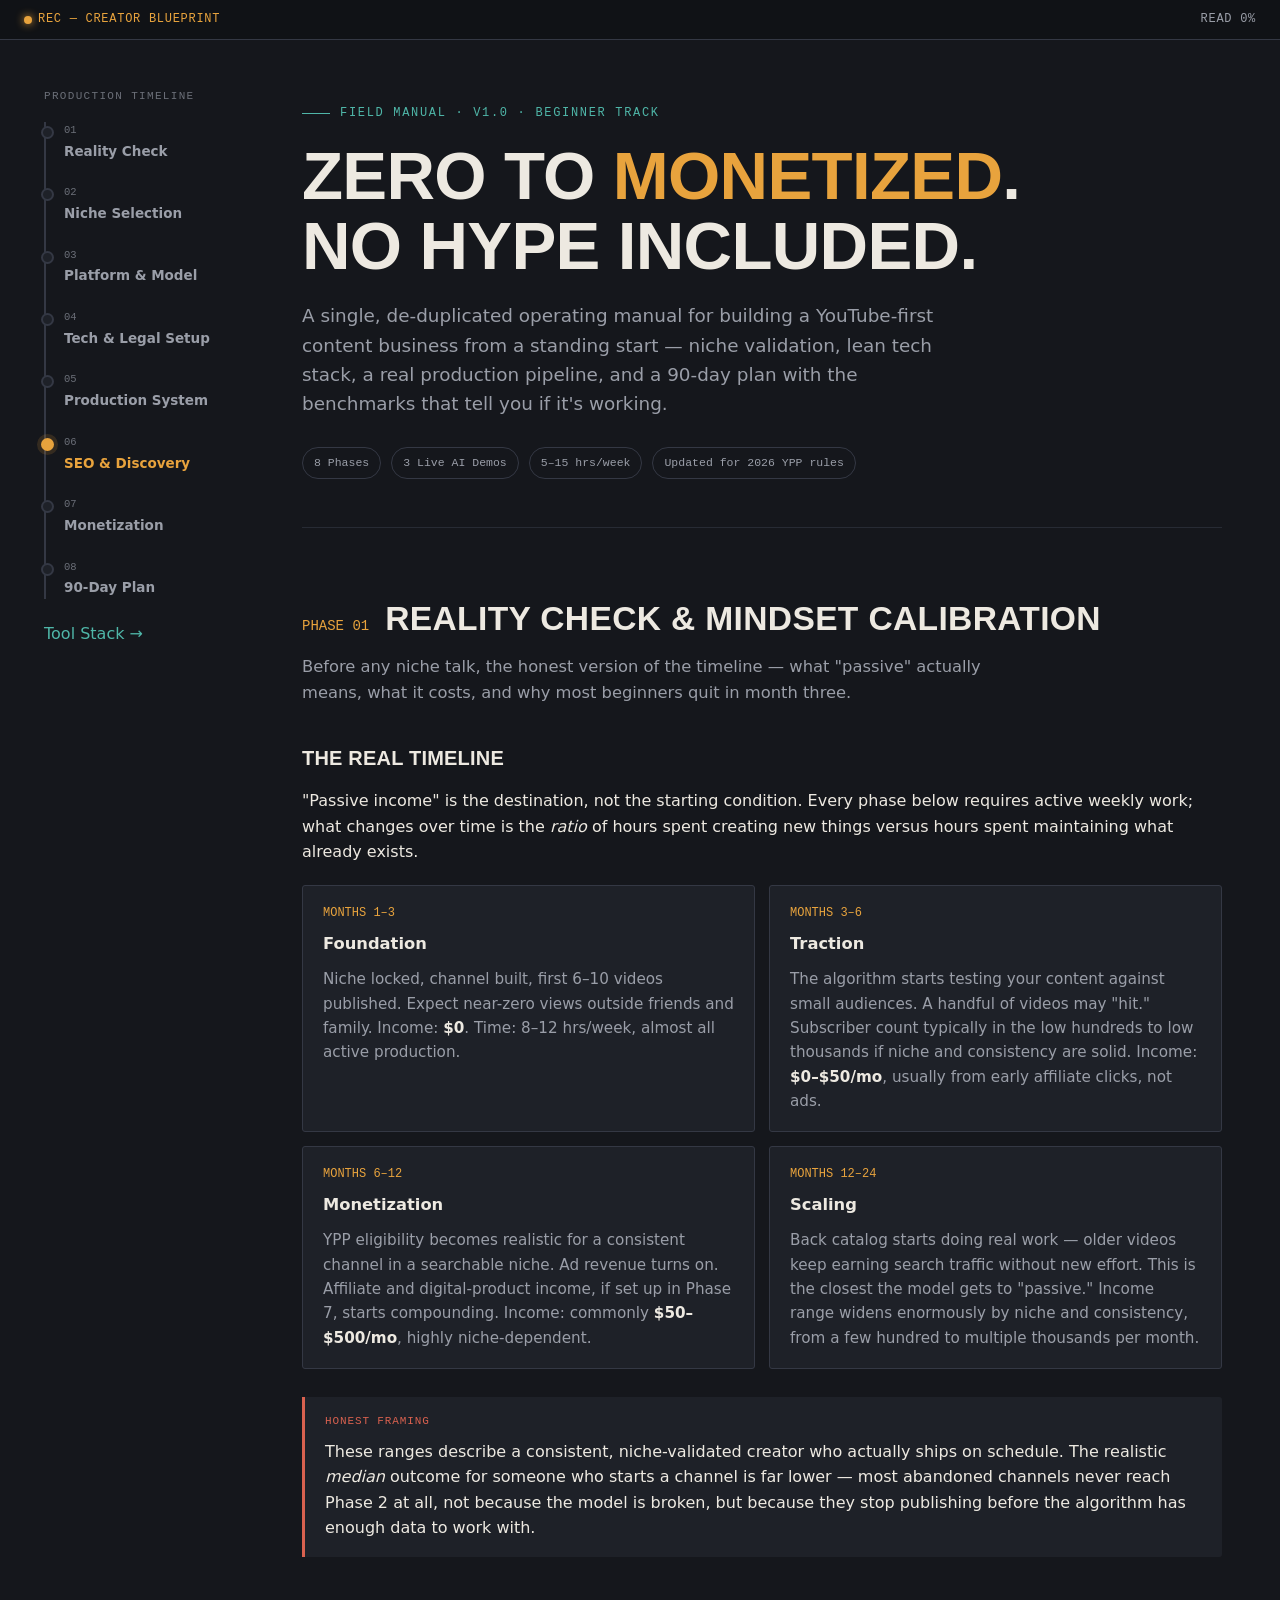
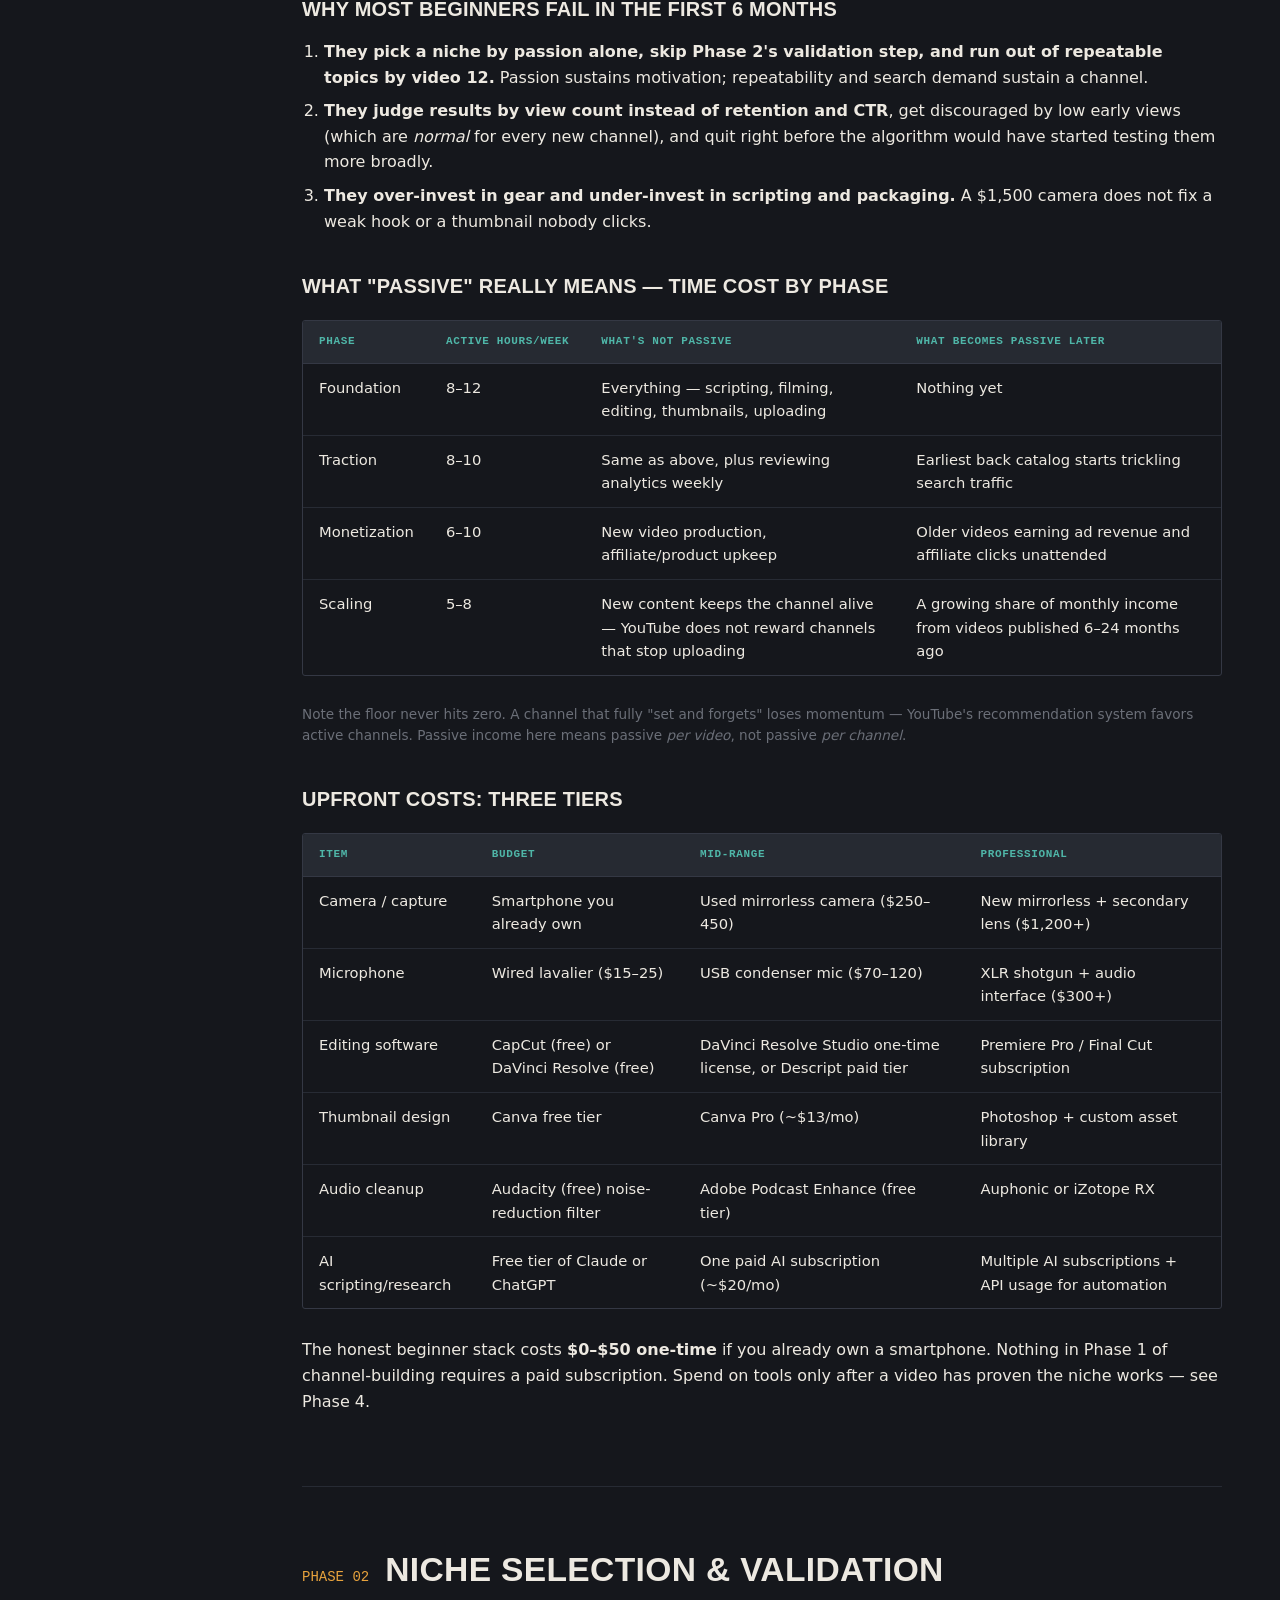
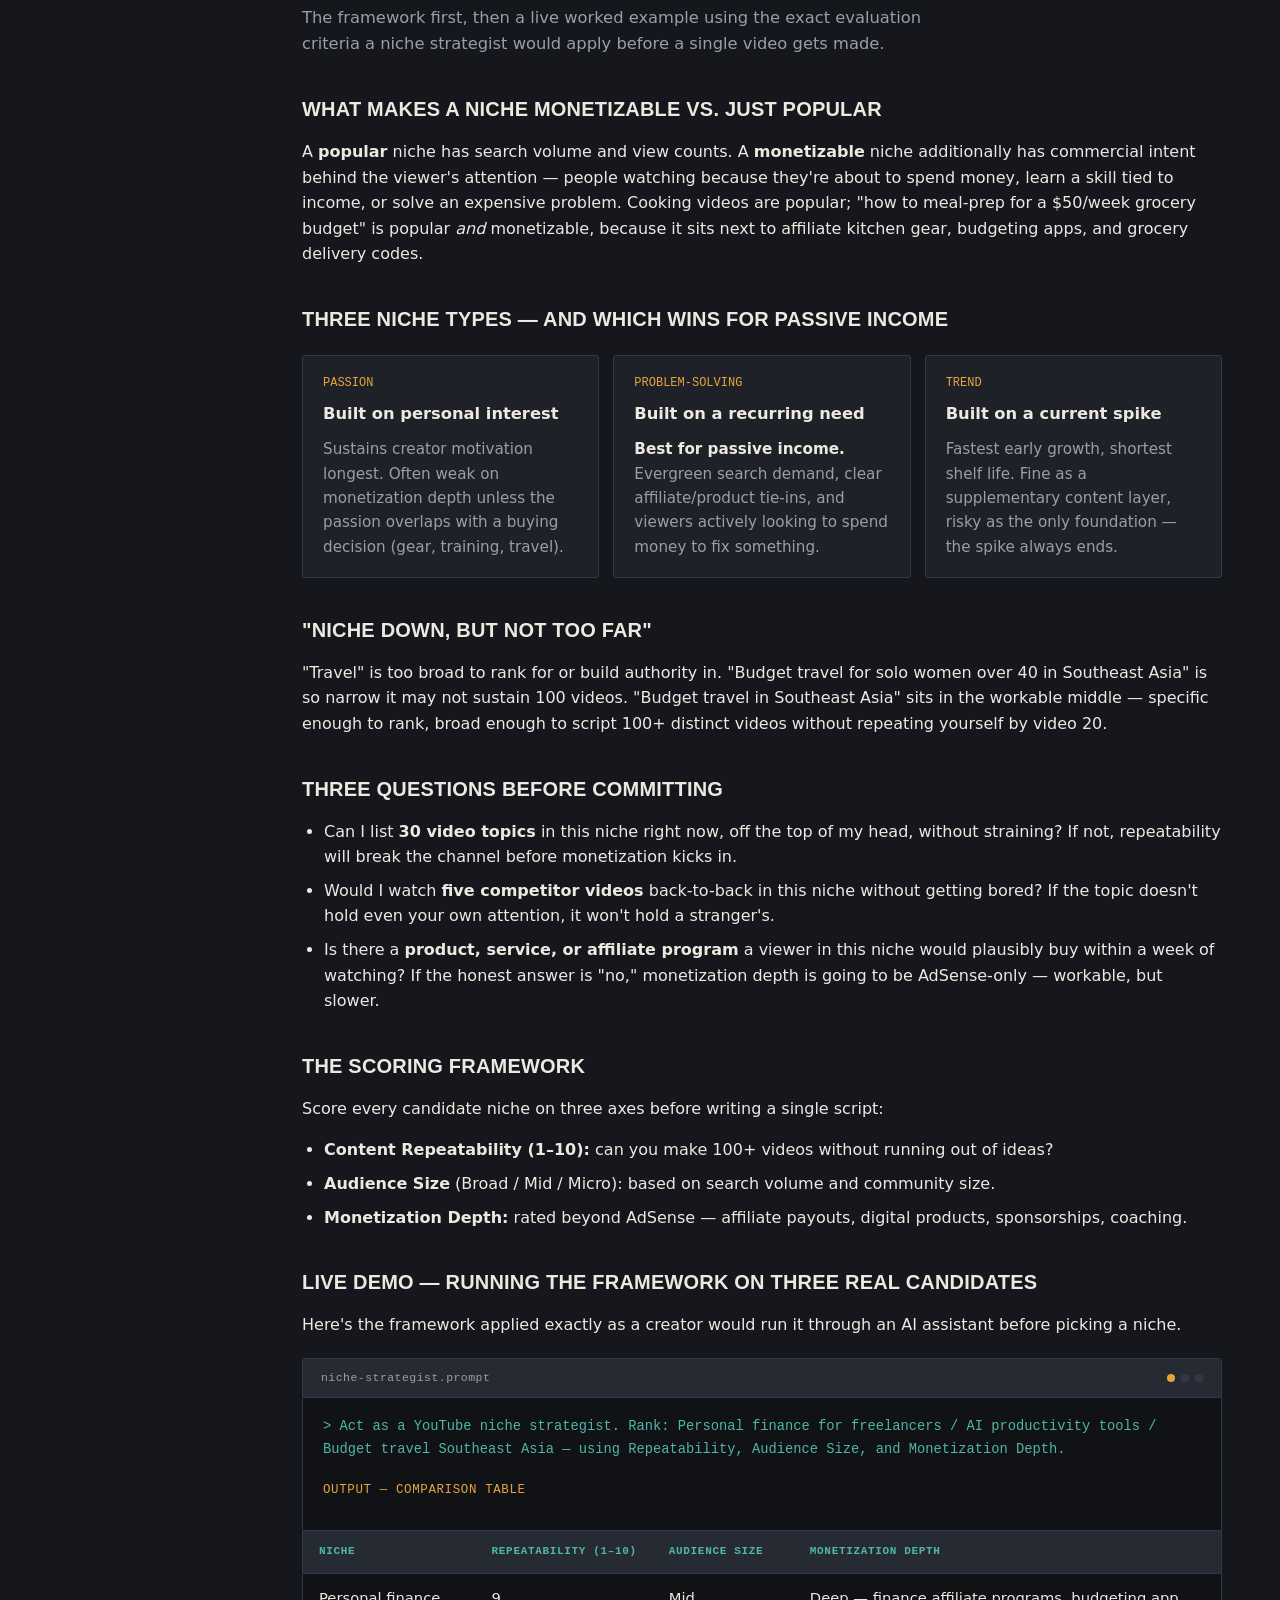
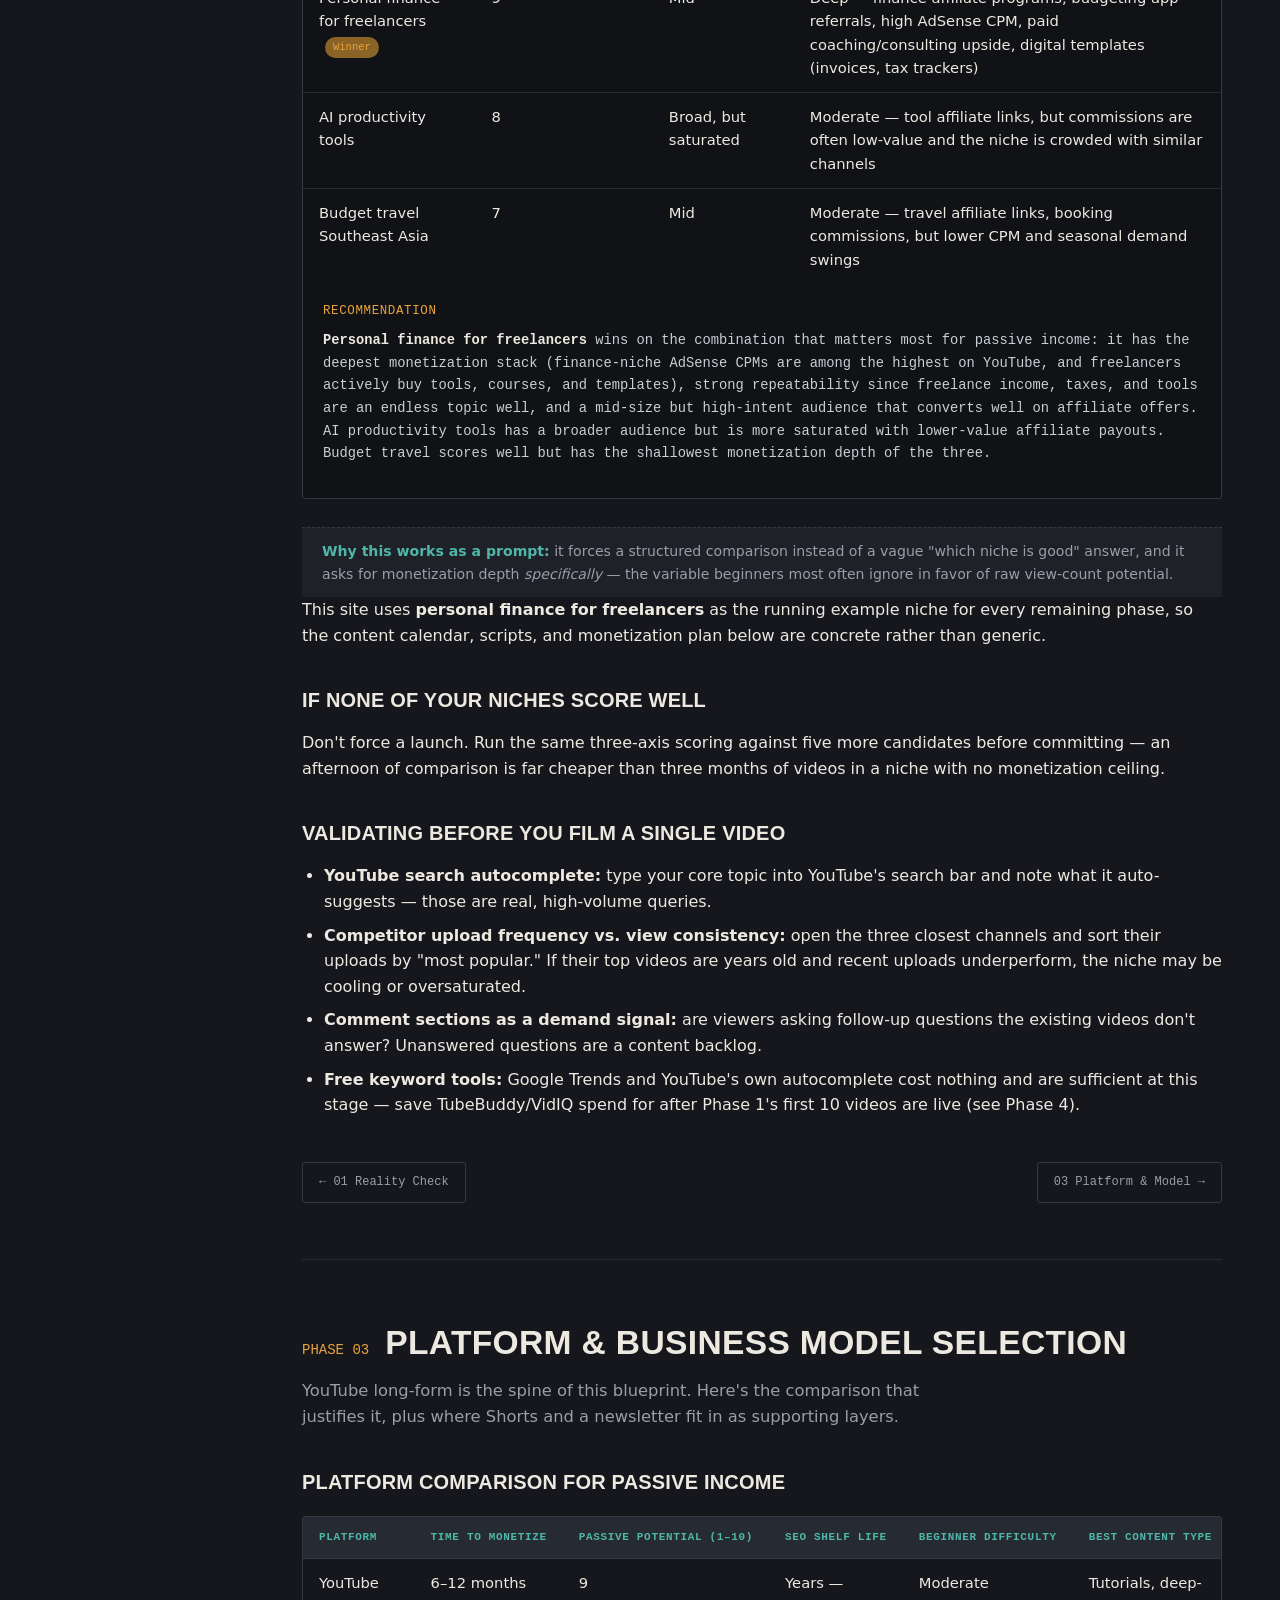
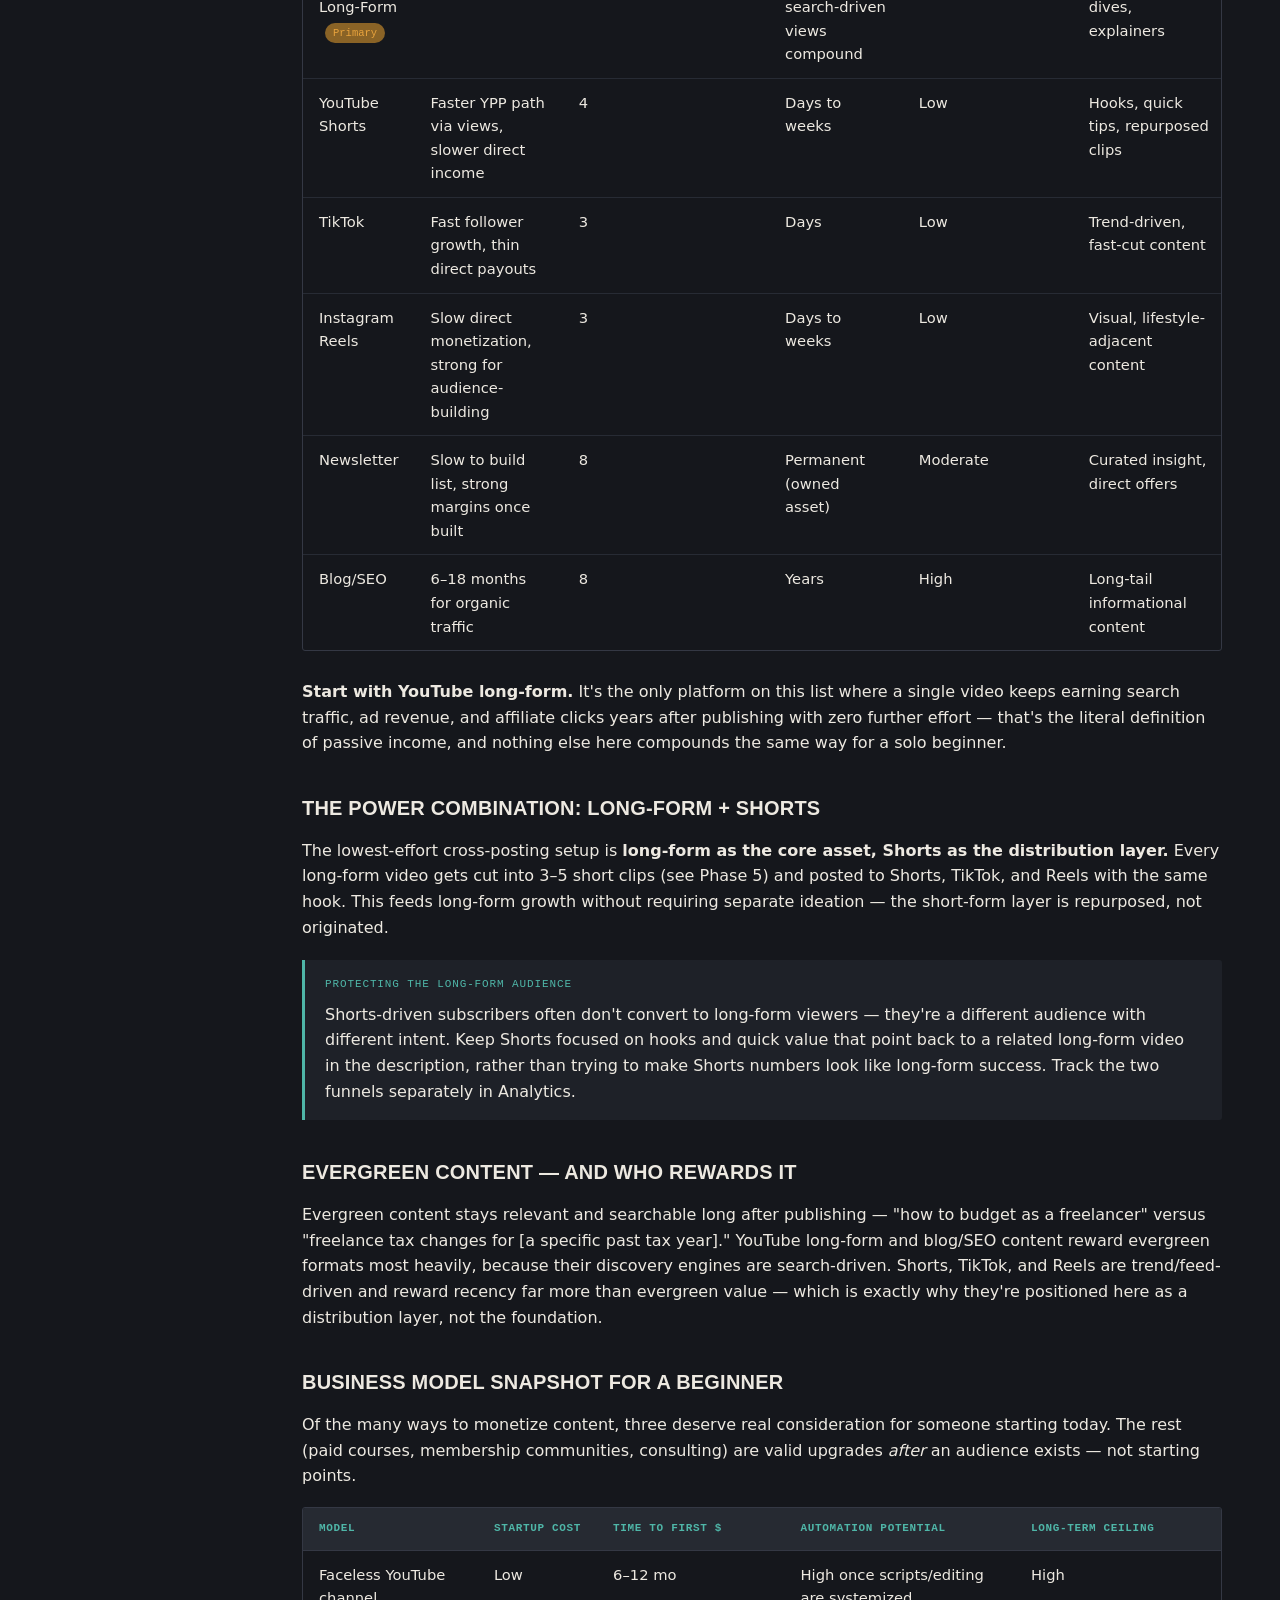
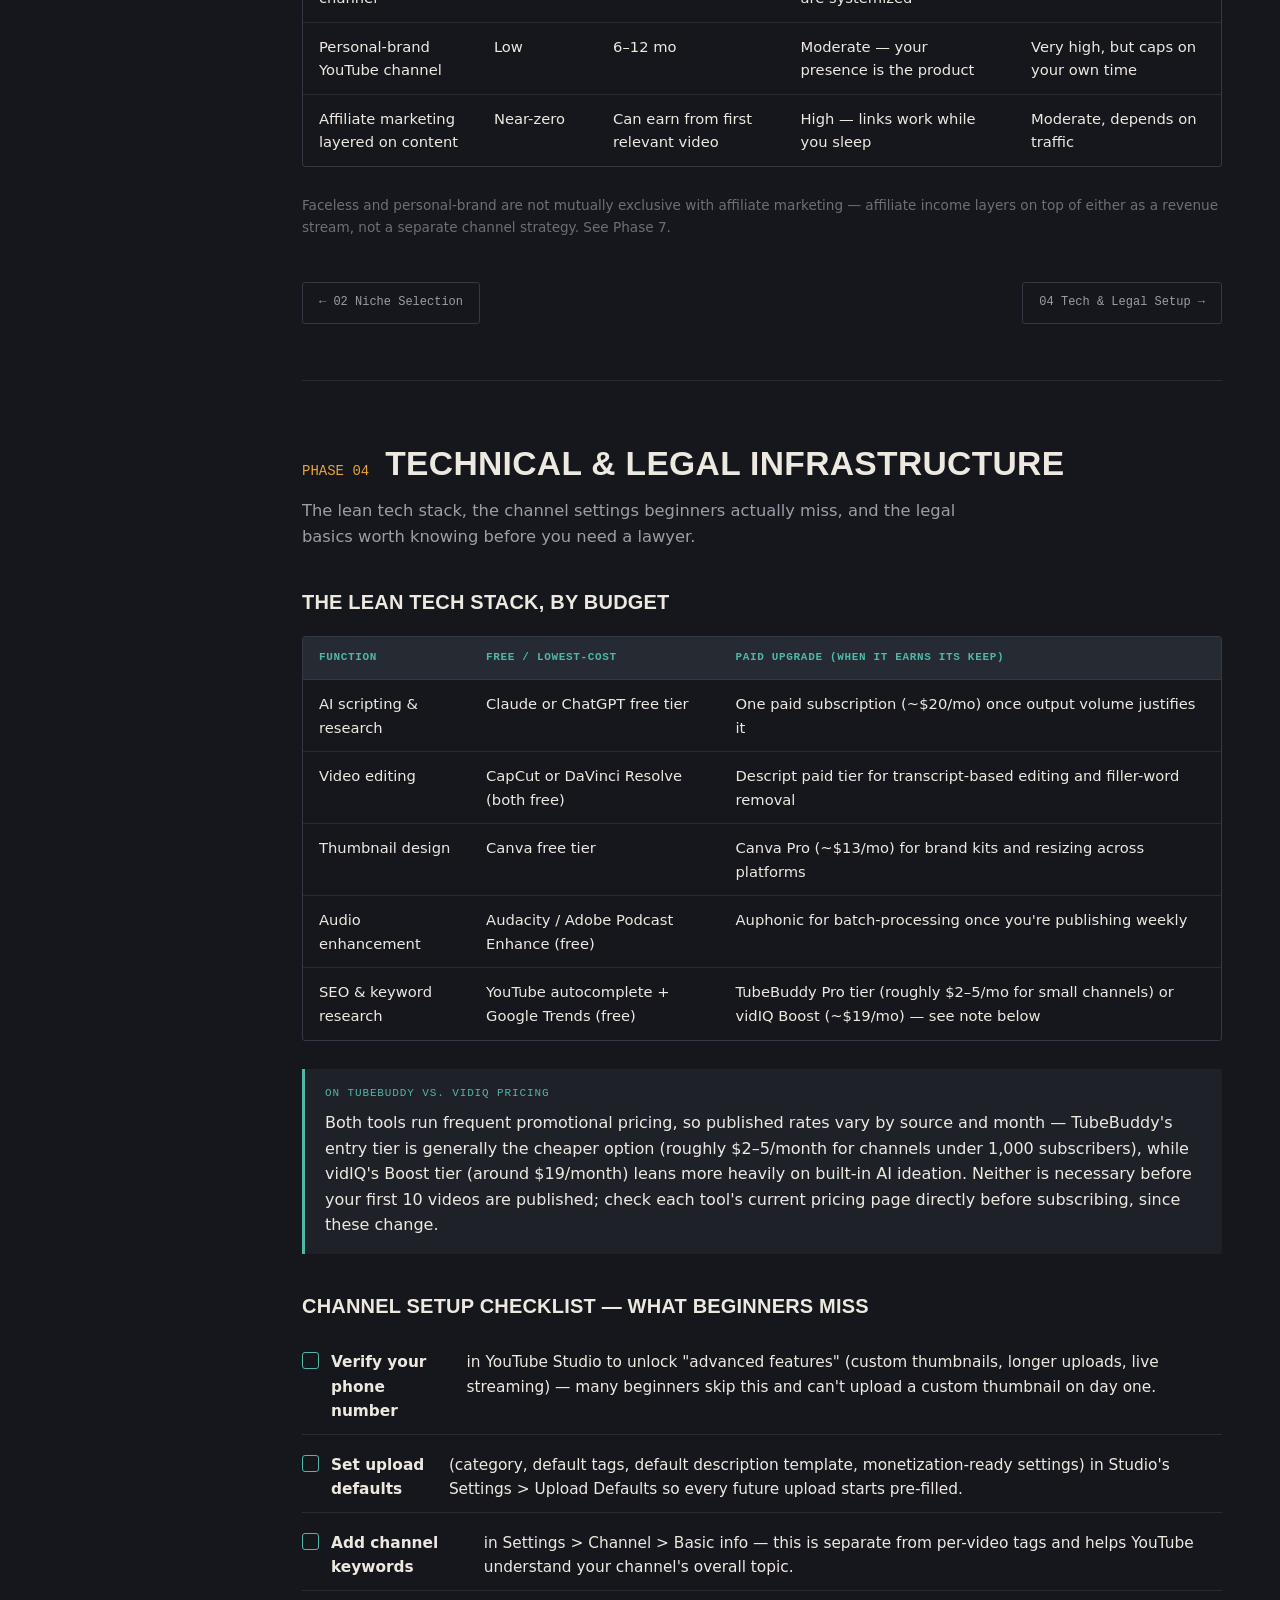
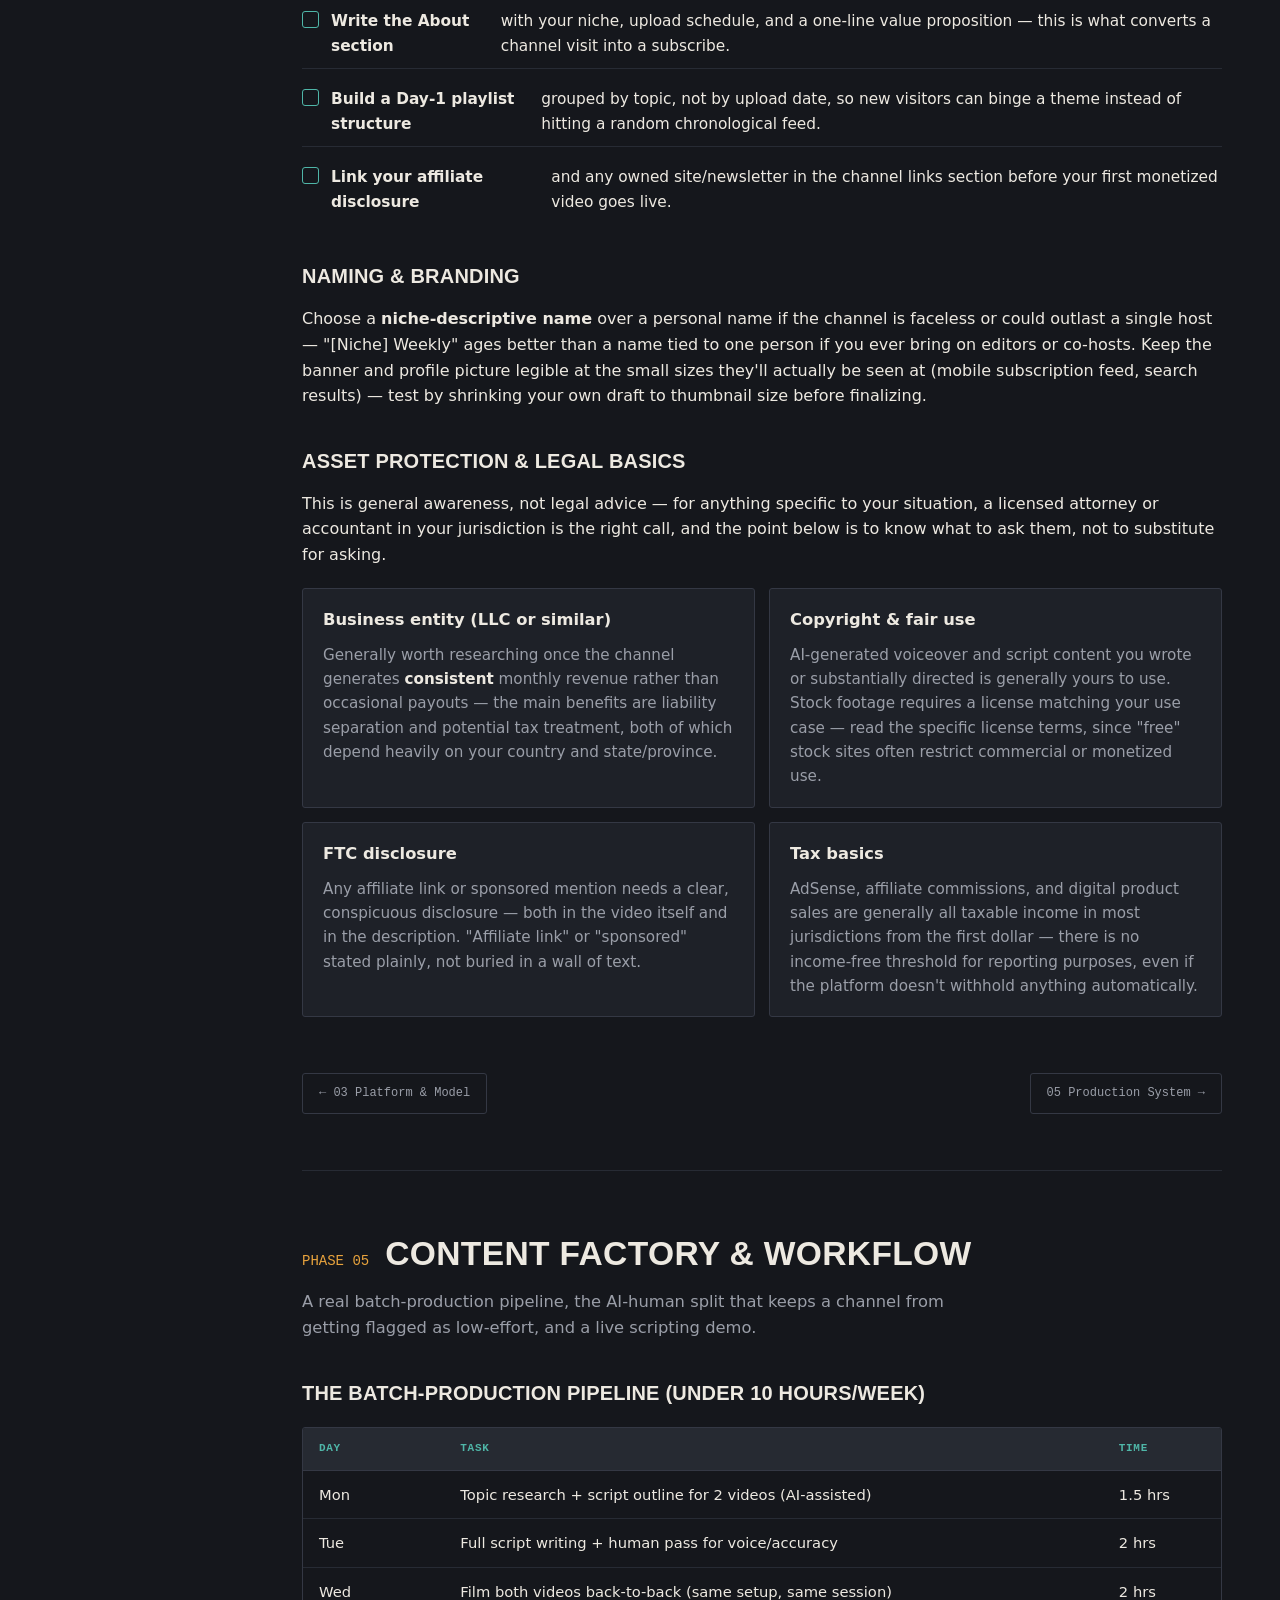
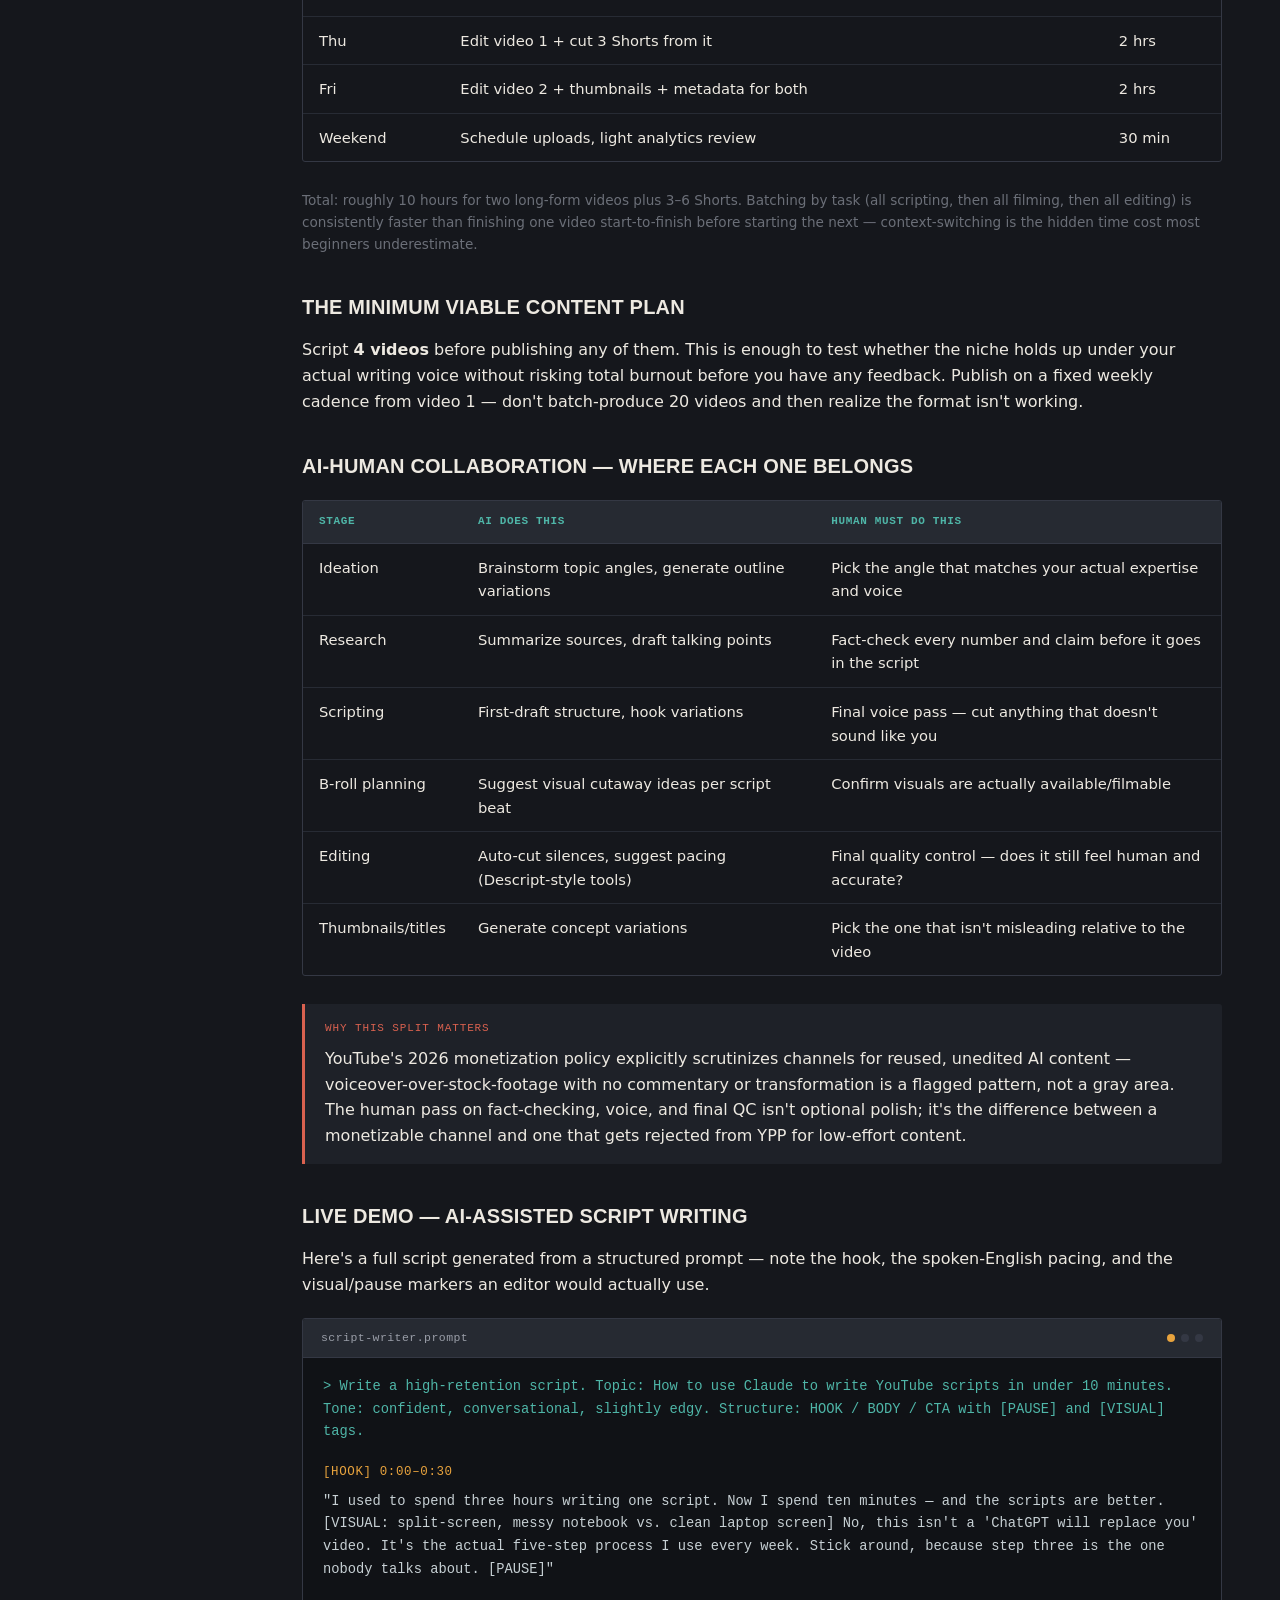
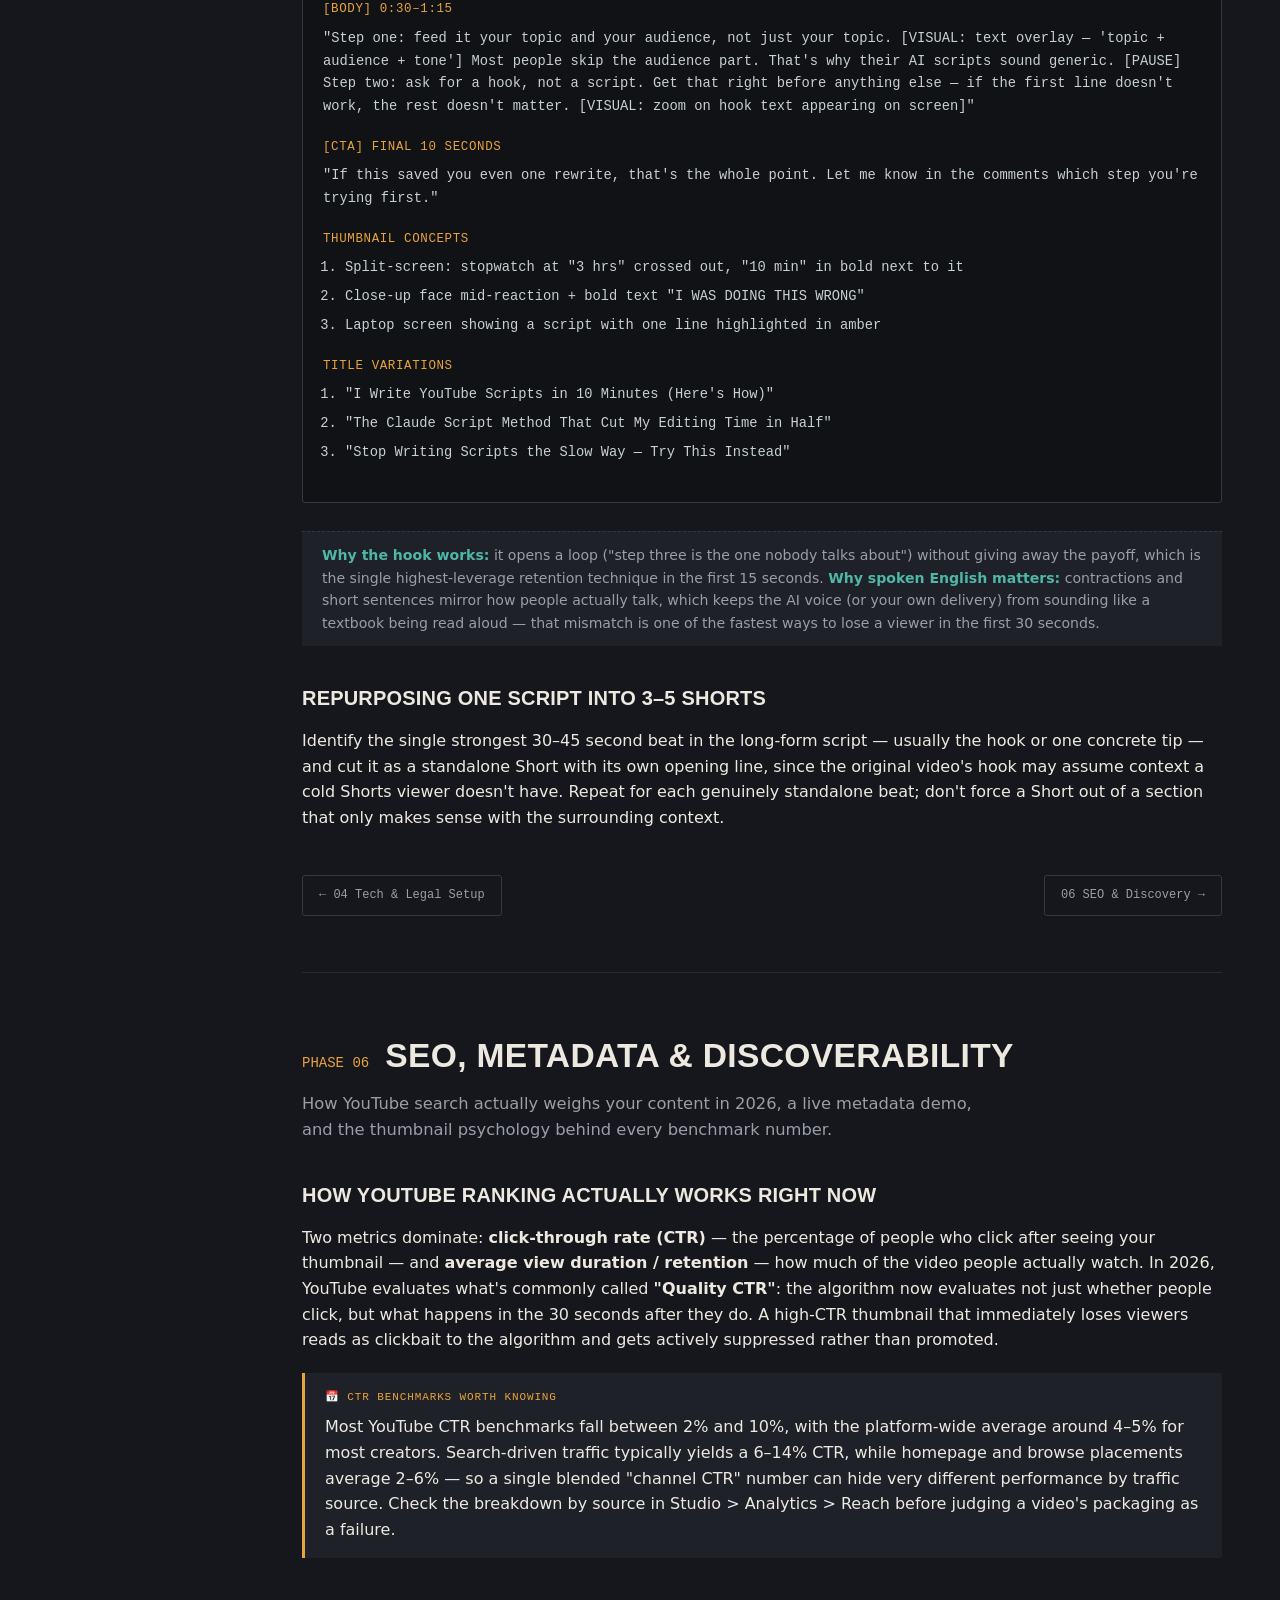
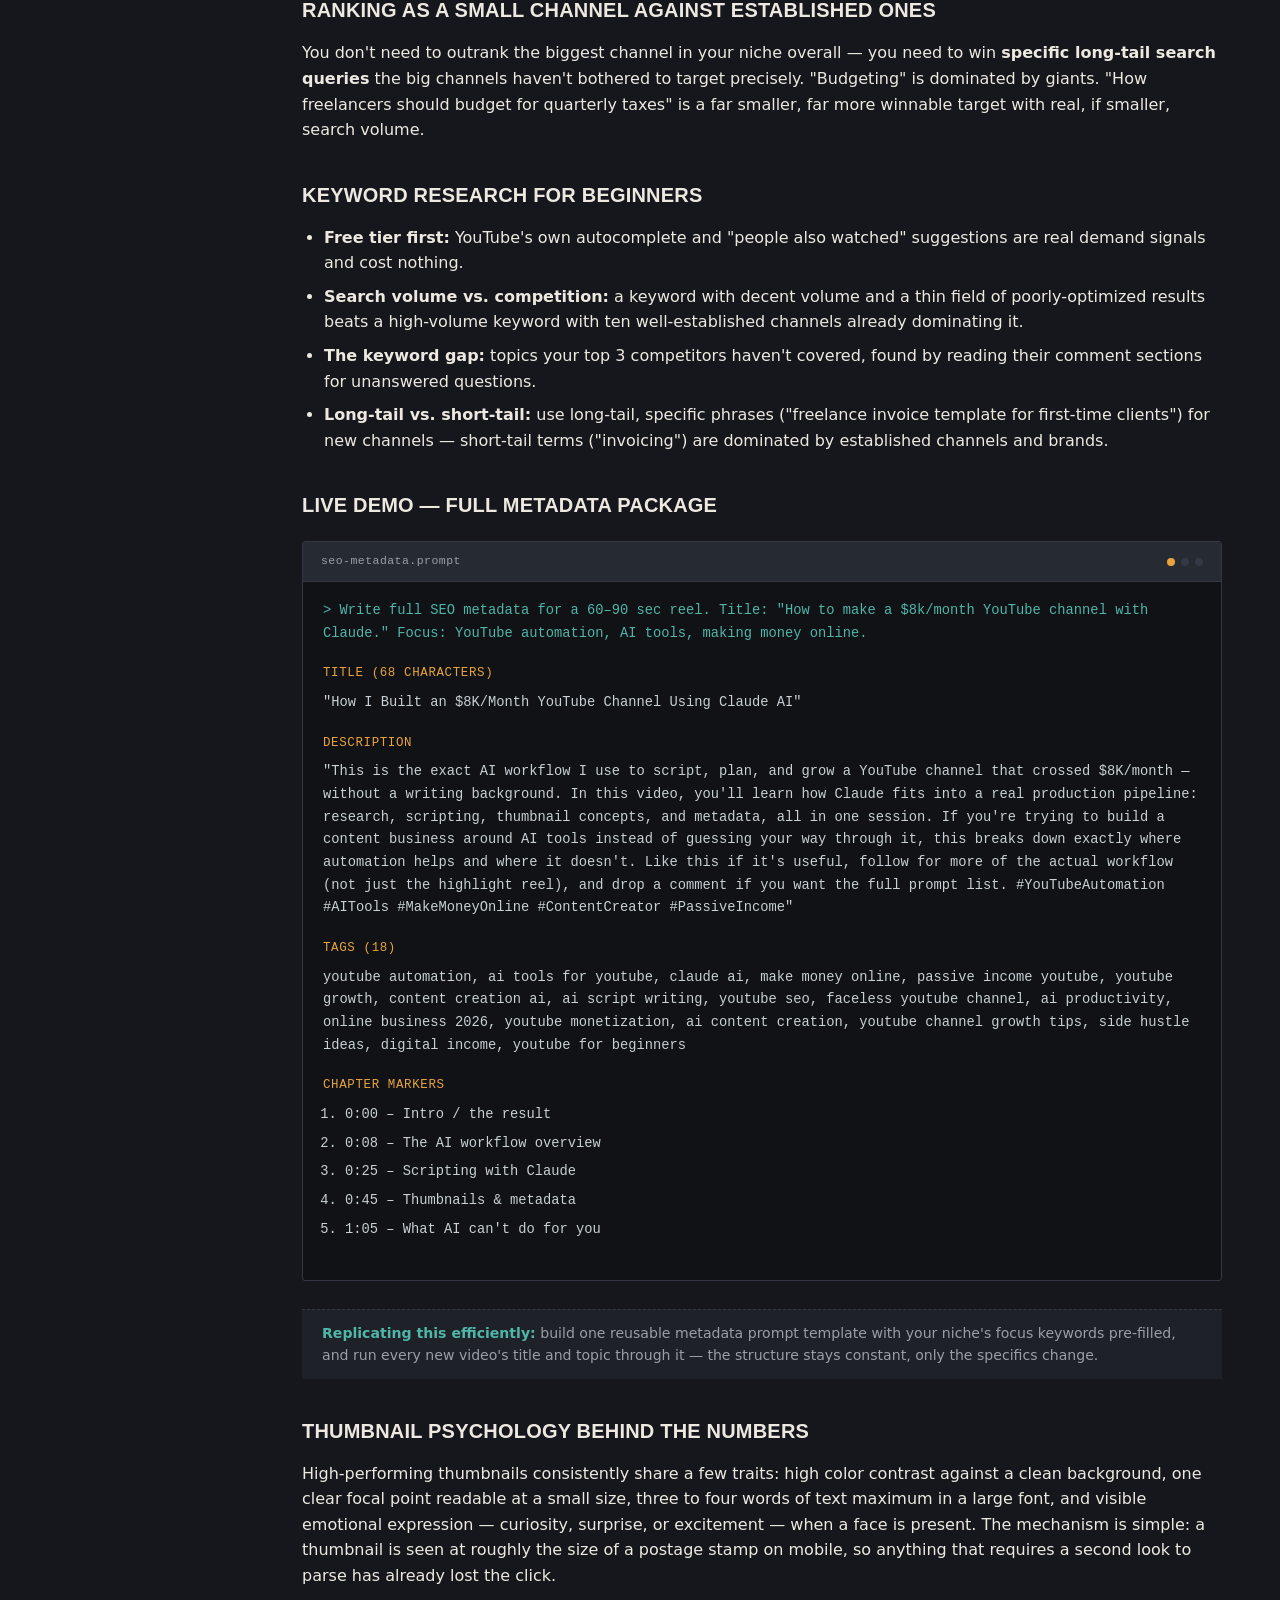
==== commit e9a2b8d2: "Add files via upload" ====
--- a/index.html
+++ b/index.html
@@ -28,7 +28,7 @@
     <a href="#phase-6">06 — SEO &amp; Discoverability</a>
     <a href="#phase-7">07 — Monetization</a>
     <a href="#phase-8">08 — 90-Day Plan</a>
-    <a href="#phase-9">09 — The Tool Stack</a>
+    <a href="tools.html">Tool Stack &rarr;</a>
   </nav>
 </details>
 
@@ -44,8 +44,8 @@
       <div class="scrub-node" data-target="phase-6"><span class="scrub-num">06</span><a href="#phase-6">SEO &amp; Discovery</a></div>
       <div class="scrub-node" data-target="phase-7"><span class="scrub-num">07</span><a href="#phase-7">Monetization</a></div>
       <div class="scrub-node" data-target="phase-8"><span class="scrub-num">08</span><a href="#phase-8">90-Day Plan</a></div>
-      <div class="scrub-node" data-target="phase-9"><span class="scrub-num">09</span><a href="#phase-9">Tool Stack</a></div>
     </div>
+    <a class="scrub-tools-link" href="tools.html">Tool Stack &rarr;</a>
   </aside>
 
   <main>
@@ -56,7 +56,7 @@
         <h1>Zero to <em>Monetized</em>.<br>No Hype Included.</h1>
         <p class="hero-sub">A single, de-duplicated operating manual for building a YouTube-first content business from a standing start — niche validation, lean tech stack, a real production pipeline, and a 90-day plan with the benchmarks that tell you if it's working.</p>
         <div class="hero-meta">
-          <span class="meta-chip">9 Phases</span>
+          <span class="meta-chip">8 Phases</span>
           <span class="meta-chip">3 Live AI Demos</span>
           <span class="meta-chip">5–15 hrs/week</span>
           <span class="meta-chip">Updated for 2026 YPP rules</span>
@@ -776,510 +776,7 @@
 
         <div class="phase-nav">
           <a href="#phase-7">&larr; 07 Monetization</a>
-          <a href="#phase-9">09 The Tool Stack &rarr;</a>
-        </div>
-      </section>
-
-      <!-- ============================================================
-           PHASE 9 — THE TOOL STACK (TABBED)
-      ============================================================= -->
-      <section class="phase-section" id="phase-9">
-        <div class="phase-head">
-          <span class="phase-num">PHASE 09</span>
-          <h2>The Tool Stack</h2>
-        </div>
-        <p class="phase-dek">Four production categories, ten tools each, with every pricing tier laid out. A tool tagged with a bubble shows up under more than one tab because its feature set genuinely spans both categories — that's not a mistake, it's how the market actually overlaps right now.</p>
-
-        <div class="callout warn">
-          <span class="callout-label">Read this before you subscribe to anything</span>
-          <p>Pricing on every tool below changes often — promo discounts, credit-system overhauls, and full pricing-page restructures are common in this market, and at least one widely-recommended tool from 2025 (PlayHT) was discontinued entirely after an acquisition in late 2025. Treat every number on this page as directionally accurate as of mid-2026, not as a live quote. Always confirm current pricing on the provider's own site before paying. Voice cloning specifically carries a consent requirement on every reputable platform — you generally need to either clone your own voice or have explicit written consent from whoever you're cloning.</p>
-        </div>
-
-        <div class="tabs" data-tabs>
-          <div class="tab-bar" role="tablist" aria-label="Tool stack categories">
-            <button class="tab-btn active" role="tab" aria-selected="true" data-tab="voice-clone">Voice Cloning &amp; Audio</button>
-            <button class="tab-btn" role="tab" aria-selected="false" data-tab="video-edit">Video Editing</button>
-            <button class="tab-btn" role="tab" aria-selected="false" data-tab="ai-voice">AI Voice for Content</button>
-            <button class="tab-btn" role="tab" aria-selected="false" data-tab="ai-video">AI Video Creation</button>
-          </div>
-
-          <!-- TAB 1: VOICE CLONING & AUDIO EDITING -->
-          <div class="tab-panel active" data-panel="voice-clone">
-            <p class="tab-intro">For cloning your own voice (with your own consent, on yourself) to use in AI-narrated audio — plus the audio-editing tools that bundle cloning in as one feature among several.</p>
-
-            <div class="decision-box">
-              <div class="decision-box-head">Which one should I actually pick?</div>
-              <div class="decision-grid">
-                <div class="decision-row">
-                  <span class="d-if">If you want the most natural-sounding clone of yourself, budget allowing</span>
-                  <span class="d-pick">Pick <strong>ElevenLabs Creator</strong> ($22/mo) — cheapest tier with Professional Voice Cloning</span>
-                </div>
-                <div class="decision-row">
-                  <span class="d-if">If you're testing the idea before paying anything</span>
-                  <span class="d-pick">Pick <strong>ElevenLabs Free</strong> or <strong>Murf Free</strong> to hear voice quality first — neither lets you clone or download yet</span>
-                </div>
-                <div class="decision-row">
-                  <span class="d-if">If you already edit podcasts/video and want cloning bundled in</span>
-                  <span class="d-pick">Pick <strong>Descript Creator</strong> (~$24/mo) — Overdub clone + full editor in one subscription</span>
-                </div>
-                <div class="decision-row">
-                  <span class="d-if">If cost-per-character matters more than polish</span>
-                  <span class="d-pick">Pick <strong>Fish Audio</strong> — openly competitive quality at roughly half ElevenLabs' per-character rate</span>
-                </div>
-                <div class="decision-row">
-                  <span class="d-if">If you want zero ongoing cost and don't mind a technical setup</span>
-                  <span class="d-pick">Pick <strong>Coqui TTS</strong> — free and unlimited, but self-hosted and requires Python + a GPU</span>
-                </div>
-                <div class="decision-row">
-                  <span class="d-if">If you need enterprise-grade security or on-prem deployment</span>
-                  <span class="d-pick">Pick <strong>Resemble AI</strong> — built for developers/teams with compliance requirements</span>
-                </div>
-              </div>
-            </div>
-
-            <div class="table-wrap">
-              <table>
-                <thead>
-                  <tr><th>Tool</th><th>Free Tier</th><th>Entry Paid Tier</th><th>Mid Tier</th><th>Top / Enterprise Tier</th></tr>
-                </thead>
-                <tbody>
-                  <tr>
-                    <td class="winner">ElevenLabs <span class="badge amber">Also: AI Voice</span></td>
-                    <td>$0 — 10k credits/mo (~10 min), no commercial rights, no cloning</td>
-                    <td>Starter $6/mo — Instant Voice Cloning unlocked, commercial rights, 30k credits</td>
-                    <td>Creator $22/mo — Professional Voice Cloning (higher-fidelity clone), 121k credits</td>
-                    <td>Pro $99/mo · Scale $299/mo · Business $990/mo · Enterprise custom</td>
-                  </tr>
-                  <tr>
-                    <td>Resemble AI</td>
-                    <td>Limited free plan</td>
-                    <td>Pay-as-you-go from ~$0.006/sec generated</td>
-                    <td>Developer/team plans, custom volume pricing</td>
-                    <td>Enterprise — on-prem deployment, SOC 2, neural watermarking, custom quote</td>
-                  </tr>
-                  <tr>
-                    <td>Descript <span class="badge amber">Also: Video Editing</span></td>
-                    <td>$0 — 1 hr media/mo, limited Overdub (clone) minutes</td>
-                    <td>Creator ~$24/mo — 30 hrs media/mo, fuller Overdub access</td>
-                    <td>Pro tier — more hours, priority processing</td>
-                    <td>Enterprise — custom seats &amp; compliance</td>
-                  </tr>
-                  <tr>
-                    <td>Fish Audio</td>
-                    <td>Free tier with usage cap</td>
-                    <td>Pay-per-use — roughly $15 per million characters</td>
-                    <td>Higher-volume usage tiers</td>
-                    <td>Custom enterprise / API volume pricing</td>
-                  </tr>
-                  <tr>
-                    <td>Murf AI <span class="badge amber">Also: AI Voice</span></td>
-                    <td>$0 — 10 min lifetime, no downloads, no commercial use</td>
-                    <td>Creator ~$19–29/mo — commercial rights, downloads, AI Voice Changer</td>
-                    <td>Business ~$66–99/mo — collaboration, PowerPoint add-on</td>
-                    <td>Enterprise custom — voice cloning lives here, not on lower tiers</td>
-                  </tr>
-                  <tr>
-                    <td>Notevibes</td>
-                    <td>Limited free preview</td>
-                    <td>~$19/mo — 500k credits, commercial rights</td>
-                    <td>Higher-credit plans available</td>
-                    <td>—</td>
-                  </tr>
-                  <tr>
-                    <td>WellSaid Labs</td>
-                    <td>No free cloning tier</td>
-                    <td>Maker ~$49/mo</td>
-                    <td>Professional ~$99/mo</td>
-                    <td>Enterprise — custom, compliance-focused (HIPAA-adjacent industries)</td>
-                  </tr>
-                  <tr>
-                    <td>Respeecher</td>
-                    <td>Demo/consultation only</td>
-                    <td>Project-based quote</td>
-                    <td>Project-based quote</td>
-                    <td>Enterprise/media production licensing, fully custom</td>
-                  </tr>
-                  <tr>
-                    <td>Coqui TTS (open source)</td>
-                    <td>Free, unlimited — runs on your own hardware</td>
-                    <td>n/a (no paid tier — self-hosted)</td>
-                    <td>n/a</td>
-                    <td>n/a — cost is your own GPU/compute, not a subscription</td>
-                  </tr>
-                  <tr>
-                    <td>fal.ai (model marketplace)</td>
-                    <td>Pay-as-you-go, no subscription</td>
-                    <td>Voice clone ≈$1.50 per clone + ~$0.30/1k characters preview</td>
-                    <td>Scales with usage, no plan tiers</td>
-                    <td>—</td>
-                  </tr>
-                </tbody>
-              </table>
-            </div>
-
-            <div class="console-note"><strong>For cloning your own voice specifically:</strong> ElevenLabs Creator ($22/mo) is the most commonly recommended starting point — it's the cheapest tier with a genuine high-fidelity clone, and it doubles as a full AI-voice content tool (see that tab). If budget is the binding constraint, Fish Audio's open-source-backed model is the most-cited lower-cost alternative on quality. Coqui is the only fully free, unlimited option, but it requires comfort with Python and your own GPU.</div>
-          </div>
-
-          <!-- TAB 2: VIDEO EDITING -->
-          <div class="tab-panel" data-panel="video-edit">
-            <p class="tab-intro">From genuinely free professional-grade editors to subscription suites. Several of these double as AI tools — flagged where relevant.</p>
-
-            <div class="decision-box">
-              <div class="decision-box-head">Which one should I actually pick?</div>
-              <div class="decision-grid">
-                <div class="decision-row">
-                  <span class="d-if">If you're just starting out and don't want to pay anything</span>
-                  <span class="d-pick">Pick <strong>DaVinci Resolve (Free)</strong> — genuinely professional, no watermark, no time limit</span>
-                </div>
-                <div class="decision-row">
-                  <span class="d-if">If you're editing mostly Shorts/vertical content on mobile</span>
-                  <span class="d-pick">Pick <strong>CapCut (Free)</strong> — fastest mobile-first workflow, built-in captions and templates</span>
-                </div>
-                <div class="decision-row">
-                  <span class="d-if">If your content is talk-heavy (podcasts, interviews, tutorials)</span>
-                  <span class="d-pick">Pick <strong>Descript Creator</strong> (~$24/mo) — edit by editing the transcript, not the timeline</span>
-                </div>
-                <div class="decision-row">
-                  <span class="d-if">If you're already paying for Creative Cloud / need After Effects</span>
-                  <span class="d-pick">Pick <strong>Premiere Pro</strong> (~$22.99/mo) — only worth it for the ecosystem integration</span>
-                </div>
-                <div class="decision-row">
-                  <span class="d-if">If you're on a Mac and want the fastest render speed</span>
-                  <span class="d-pick">Pick <strong>Final Cut Pro</strong> (~$299 one-time) — no subscription, optimized for Apple Silicon</span>
-                </div>
-                <div class="decision-row">
-                  <span class="d-if">If you want a free editor with zero data-collection concerns</span>
-                  <span class="d-pick">Pick <strong>Shotcut</strong> or <strong>DaVinci Resolve</strong> — both process everything locally, unlike CapCut</span>
-                </div>
-              </div>
-            </div>
-
-            <div class="table-wrap">
-              <table>
-                <thead>
-                  <tr><th>Tool</th><th>Free Tier</th><th>Entry Paid Tier</th><th>Mid Tier</th><th>Top Tier</th></tr>
-                </thead>
-                <tbody>
-                  <tr>
-                    <td class="winner">DaVinci Resolve <span class="badge amber">Winner — Free</span></td>
-                    <td>$0 — full editing, color grading, Fairlight audio, Fusion VFX, no watermark, no time limit</td>
-                    <td>—</td>
-                    <td>—</td>
-                    <td>Resolve Studio ~$295 one-time — higher frame-rate exports, extra Neural Engine AI tools, collab features</td>
-                  </tr>
-                  <tr>
-                    <td>CapCut</td>
-                    <td>$0 — 4K export, auto-captions, templates, background removal, no watermark</td>
-                    <td>CapCut Pro ~$9.99/mo — extra AI features, cloud storage, premium effects</td>
-                    <td>—</td>
-                    <td>—</td>
-                  </tr>
-                  <tr>
-                    <td>Adobe Premiere Pro</td>
-                    <td>7-day trial only</td>
-                    <td>~$22.99/mo (single app, annual plan)</td>
-                    <td>Creative Cloud All Apps ~$59.99–89.99/mo — includes After Effects, Audition, Photoshop</td>
-                    <td>Enterprise/Teams licensing — custom</td>
-                  </tr>
-                  <tr>
-                    <td>Final Cut Pro</td>
-                    <td>90-day trial</td>
-                    <td>~$299 one-time (Mac only)</td>
-                    <td>—</td>
-                    <td>—</td>
-                  </tr>
-                  <tr>
-                    <td>Descript <span class="badge amber">Also: Voice Cloning</span></td>
-                    <td>$0 — 1 hr media/mo</td>
-                    <td>Creator ~$24/mo — transcript-based editing, Overdub, Studio Sound</td>
-                    <td>Pro tier — more hours, priority render</td>
-                    <td>Enterprise — custom</td>
-                  </tr>
-                  <tr>
-                    <td>Filmora</td>
-                    <td>Free with watermark</td>
-                    <td>Annual plan, roughly $50–70/yr</td>
-                    <td>Perpetual license option, one-time fee</td>
-                    <td>Filmora Business — custom</td>
-                  </tr>
-                  <tr>
-                    <td>iMovie</td>
-                    <td>$0 — free with every Mac/iOS device, no watermark</td>
-                    <td>n/a</td>
-                    <td>n/a</td>
-                    <td>n/a — Mac/iOS only, no paid tier exists</td>
-                  </tr>
-                  <tr>
-                    <td>Shotcut</td>
-                    <td>$0 — fully open-source, no watermark, no limits</td>
-                    <td>n/a</td>
-                    <td>n/a</td>
-                    <td>n/a — donation-supported, not a paid product</td>
-                  </tr>
-                  <tr>
-                    <td>Lightworks</td>
-                    <td>Free — watermark only above 720p export</td>
-                    <td>Create ~$9.99/mo</td>
-                    <td>Pro tier — higher resolution &amp; format support</td>
-                    <td>—</td>
-                  </tr>
-                  <tr>
-                    <td>Clipchamp</td>
-                    <td>$0 — included with Microsoft account, no watermark on basic export</td>
-                    <td>Bundled into Microsoft 365 Personal/Family subscriptions</td>
-                    <td>—</td>
-                    <td>—</td>
-                  </tr>
-                </tbody>
-              </table>
-            </div>
-
-            <div class="console-note"><strong>The honest recommendation:</strong> DaVinci Resolve's free tier is genuinely Hollywood-grade and is what this site's own Phase 1 and Phase 4 recommend starting with — most creators never need to pay for an editor at all. CapCut is the faster on-ramp specifically for Shorts/vertical content. Pay for Premiere Pro or Final Cut only once a specific ecosystem integration (After Effects, Apple Silicon render speed) is the actual bottleneck, not because they're "the industry standard."</div>
-          </div>
-
-          <!-- TAB 3: AI VOICE FOR CONTENT CREATION -->
-          <div class="tab-panel" data-panel="ai-voice">
-            <p class="tab-intro">Text-to-speech and AI narration tools built for shipping finished voiceovers — distinct from the cloning tab in that most of these lean on a library of pre-built voices rather than (or in addition to) cloning yours.</p>
-
-            <div class="decision-box">
-              <div class="decision-box-head">Which one should I actually pick?</div>
-              <div class="decision-grid">
-                <div class="decision-row">
-                  <span class="d-if">If you want the most realistic narration voice, full stop</span>
-                  <span class="d-pick">Pick <strong>ElevenLabs Creator</strong> ($22/mo) — the benchmark for naturalness across this category</span>
-                </div>
-                <div class="decision-row">
-                  <span class="d-if">If you need a polished voice synced to slides/video in one tool</span>
-                  <span class="d-pick">Pick <strong>Murf Creator</strong> (~$19–29/mo) — built-in video timeline, Canva integration</span>
-                </div>
-                <div class="decision-row">
-                  <span class="d-if">If you want a huge voice/emotion library on a tighter budget</span>
-                  <span class="d-pick">Pick <strong>Notevibes</strong> (~$19/mo) — 550+ voices, 80+ emotion tags, 500k credits</span>
-                </div>
-                <div class="decision-row">
-                  <span class="d-if">If this is for regulated/corporate training content</span>
-                  <span class="d-pick">Pick <strong>WellSaid Labs</strong> (~$49/mo) — tuned for clarity over hours of listening</span>
-                </div>
-                <div class="decision-row">
-                  <span class="d-if">If you mainly need text-to-speech for reading articles, not video narration</span>
-                  <span class="d-pick">Pick <strong>Speechify</strong> — built specifically for consuming written content aloud</span>
-                </div>
-                <div class="decision-row">
-                  <span class="d-if">If you're building voice into your own app or product</span>
-                  <span class="d-pick">Pick <strong>Google Cloud TTS</strong> or <strong>Amazon Polly</strong> — pay-per-character, API-first, no Studio UI needed</span>
-                </div>
-              </div>
-            </div>
-
-            <div class="table-wrap">
-              <table>
-                <thead>
-                  <tr><th>Tool</th><th>Free Tier</th><th>Entry Paid Tier</th><th>Mid Tier</th><th>Top Tier</th></tr>
-                </thead>
-                <tbody>
-                  <tr>
-                    <td class="winner">ElevenLabs <span class="badge amber">Also: Voice Cloning</span></td>
-                    <td>$0 — 10k credits/mo, no commercial rights</td>
-                    <td>Starter $6/mo</td>
-                    <td>Creator $22/mo — most-recommended tier for regular creators</td>
-                    <td>Pro $99/mo · Scale $299/mo · Business $990/mo</td>
-                  </tr>
-                  <tr>
-                    <td>Murf AI <span class="badge amber">Also: Voice Cloning</span></td>
-                    <td>$0 — 10 min lifetime, no downloads</td>
-                    <td>Creator ~$19–29/mo — commercial rights, 200+ voices, Canva integration</td>
-                    <td>Business ~$66–99/mo — collaboration, PowerPoint/Slides add-ons</td>
-                    <td>Enterprise — custom, includes voice cloning</td>
-                  </tr>
-                  <tr>
-                    <td>Notevibes</td>
-                    <td>Limited preview</td>
-                    <td>~$19/mo — 550+ voices, 80+ emotion tags, 500k credits</td>
-                    <td>Higher-credit plans</td>
-                    <td>—</td>
-                  </tr>
-                  <tr>
-                    <td>WellSaid Labs</td>
-                    <td>Demo only</td>
-                    <td>Maker ~$49/mo</td>
-                    <td>Professional ~$99/mo</td>
-                    <td>Enterprise custom — Adobe Express/Premiere integration</td>
-                  </tr>
-                  <tr>
-                    <td>Speechify</td>
-                    <td>$0 — basic text-to-speech, limited voices</td>
-                    <td>Premium ~$11.58–29/mo (billing varies)</td>
-                    <td>—</td>
-                    <td>Speechify Studio / API — custom</td>
-                  </tr>
-                  <tr>
-                    <td>Descript (AI Speech) <span class="badge amber">Also: Video Editing</span></td>
-                    <td>$0 — 1 hr media/mo</td>
-                    <td>Creator ~$24/mo</td>
-                    <td>Pro tier</td>
-                    <td>Enterprise — custom</td>
-                  </tr>
-                  <tr>
-                    <td>LOVO AI</td>
-                    <td>Limited free trial</td>
-                    <td>~$24/mo</td>
-                    <td>Higher-volume plans</td>
-                    <td>Enterprise — custom</td>
-                  </tr>
-                  <tr>
-                    <td>Fish Audio</td>
-                    <td>Free tier with cap</td>
-                    <td>Pay-per-use ~$15/million characters</td>
-                    <td>Volume-based</td>
-                    <td>Enterprise/API custom</td>
-                  </tr>
-                  <tr>
-                    <td>Google Cloud TTS</td>
-                    <td>Free monthly character allotment</td>
-                    <td>Pay-per-character beyond free tier (~$4–16 per million characters depending on voice tier)</td>
-                    <td>Scales with usage</td>
-                    <td>Enterprise GCP contracts</td>
-                  </tr>
-                  <tr>
-                    <td>Amazon Polly</td>
-                    <td>Free tier for first 12 months (AWS), capped characters/mo</td>
-                    <td>Pay-per-character after free tier</td>
-                    <td>Scales with usage</td>
-                    <td>Enterprise AWS contracts</td>
-                  </tr>
-                </tbody>
-              </table>
-            </div>
-
-            <div class="console-note"><strong>Matching this site's Phase 6 live demo:</strong> the SEO metadata demo earlier on this page assumes an ElevenLabs- or Murf-style narration workflow — either works, and the choice mostly comes down to whether you want a cloned version of your own voice (ElevenLabs' edge) or a polished pre-built voice with a built-in video timeline (Murf's edge).</div>
-          </div>
-
-          <!-- TAB 4: AI VIDEO CREATION -->
-          <div class="tab-panel" data-panel="ai-video">
-            <p class="tab-intro">Text/image-to-video generators and AI avatar platforms. These create footage or presenters — they don't replace a timeline editor for assembling a finished video (see the Video Editing tab for that).</p>
-
-            <div class="decision-box">
-              <div class="decision-box-head">Which one should I actually pick?</div>
-              <div class="decision-grid">
-                <div class="decision-row">
-                  <span class="d-if">If you want an AI presenter speaking your script (no camera needed)</span>
-                  <span class="d-pick">Pick <strong>HeyGen Creator</strong> (~$24–29/mo) — unlimited videos, easiest script-to-avatar workflow</span>
-                </div>
-                <div class="decision-row">
-                  <span class="d-if">If this is for enterprise training/onboarding at scale</span>
-                  <span class="d-pick">Pick <strong>Synthesia Creator</strong> (~$64–89/mo) — deepest template library, custom personal avatars</span>
-                </div>
-                <div class="decision-row">
-                  <span class="d-if">If you need cinematic B-roll or scene footage from a text prompt</span>
-                  <span class="d-pick">Pick <strong>Runway Standard</strong> (~$15/mo) or <strong>Kling Standard</strong> (~$8/mo) for the budget option</span>
-                </div>
-                <div class="decision-row">
-                  <span class="d-if">If you want the single highest visual quality, budget aside</span>
-                  <span class="d-pick">Pick <strong>Google Veo</strong> (via Google AI Pro, ~$28.99/mo) — strongest prompt adherence and native audio</span>
-                </div>
-                <div class="decision-row">
-                  <span class="d-if">If you're testing ideas before committing to a paid plan</span>
-                  <span class="d-pick">Pick <strong>HeyGen Free</strong> (3 videos/mo) or <strong>Pika Free</strong> — both give a real feel for output quality</span>
-                </div>
-                <div class="decision-row">
-                  <span class="d-if">If you want stylized/artistic clips rather than photorealism</span>
-                  <span class="d-pick">Pick <strong>Pika</strong> (~$10/mo) — built for creative effects over realism</span>
-                </div>
-              </div>
-            </div>
-
-            <div class="callout">
-              <span class="callout-label">A note on availability</span>
-              <p>OpenAI's standalone Sora web/app experience was discontinued in April 2026 (API access was slated to follow later in the year), and PlayHT was shut down in December 2025 after its acquisition by Meta. Both are omitted below for that reason — if you see them recommended in older articles, check current availability before planning a workflow around either.</p>
-            </div>
-
-            <div class="table-wrap">
-              <table>
-                <thead>
-                  <tr><th>Tool</th><th>Free Tier</th><th>Entry Paid Tier</th><th>Mid Tier</th><th>Top Tier</th></tr>
-                </thead>
-                <tbody>
-                  <tr>
-                    <td class="winner">HeyGen <span class="badge amber">Avatar / Talking-Head</span></td>
-                    <td>$0 — 3 videos/mo, full avatar library to test</td>
-                    <td>Creator ~$24–29/mo — unlimited videos, 1080p</td>
-                    <td>Team ~$39/seat/mo — 2 seats, 4K export</td>
-                    <td>Business ~$149/mo+ · Enterprise — custom</td>
-                  </tr>
-                  <tr>
-                    <td>Synthesia <span class="badge amber">Avatar / Talking-Head</span></td>
-                    <td>$0 — ~3 min/mo, watermarked, 9 avatars</td>
-                    <td>Starter ~$18–29/mo — 10 min/mo, logo removed, 125+ avatars</td>
-                    <td>Creator ~$64–89/mo — 30 min/mo, 5 personal avatars, API access</td>
-                    <td>Enterprise — custom, typically low five figures/yr</td>
-                  </tr>
-                  <tr>
-                    <td>Runway</td>
-                    <td>One-time 125 free credits, no recurring free tier</td>
-                    <td>Standard ~$15/mo — 625 credits/mo</td>
-                    <td>Pro ~$35/mo — 2,250 credits, custom lip-sync voices</td>
-                    <td>Unlimited ~$95/mo · Enterprise custom</td>
-                  </tr>
-                  <tr>
-                    <td>Kling AI</td>
-                    <td>Limited free generations</td>
-                    <td>Standard ~$8/mo</td>
-                    <td>Higher-credit tiers available</td>
-                    <td>Enterprise/API — usage-based, ~$0.07/sec generated</td>
-                  </tr>
-                  <tr>
-                    <td>Google Veo (via Gemini/AI Studio)</td>
-                    <td>Limited free generation through AI Studio rate limits</td>
-                    <td>Google AI Pro ~$28.99/mo (bundles 2TB storage + Veo access)</td>
-                    <td>—</td>
-                    <td>Google AI Ultra ~$359.98/mo (promo pricing fluctuates)</td>
-                  </tr>
-                  <tr>
-                    <td>Pika</td>
-                    <td>Free — limited generations/mo</td>
-                    <td>Standard ~$10/mo</td>
-                    <td>Pro ~$30/mo</td>
-                    <td>Premier ~$50/mo</td>
-                  </tr>
-                  <tr>
-                    <td>Luma Dream Machine</td>
-                    <td>Free tier with limited generations</td>
-                    <td>Lite ~$9.99/mo</td>
-                    <td>Higher-credit plans available</td>
-                    <td>Enterprise/API — custom</td>
-                  </tr>
-                  <tr>
-                    <td>InVideo AI</td>
-                    <td>Limited free plan</td>
-                    <td>Plus ~$25–28/mo</td>
-                    <td>—</td>
-                    <td>Enterprise/Business — custom</td>
-                  </tr>
-                  <tr>
-                    <td>Adobe Firefly Video</td>
-                    <td>Limited free generative credits with Adobe account</td>
-                    <td>Bundled into Creative Cloud generative-credit plans</td>
-                    <td>Higher generative-credit tiers</td>
-                    <td>Enterprise — custom</td>
-                  </tr>
-                  <tr>
-                    <td>Seedance (ByteDance)</td>
-                    <td>Free tier at launch (limits tighten over time per other ByteDance tools)</td>
-                    <td>Paid tiers via model marketplaces (e.g. fal.ai), usage-based</td>
-                    <td>Scales with usage</td>
-                    <td>Enterprise/API — custom</td>
-                  </tr>
-                </tbody>
-              </table>
-            </div>
-
-            <div class="console-note"><strong>Two different jobs, easy to conflate:</strong> HeyGen and Synthesia generate a <em>presenter</em> speaking your script — the closest fit if "AI video" means a talking-head explainer. Runway, Kling, Veo, Pika, and Luma generate <em>scene footage</em> from a prompt — the right tools for B-roll or stylized cutaways, not a presenter. Most production pipelines that use both pick one avatar tool and one or two generative tools rather than overlapping five.</div>
-          </div>
-        </div>
-
-        <div class="phase-nav">
-          <a href="#phase-8">&larr; 08 90-Day Plan</a>
-          <a href="#phase-1">Back to Start &rarr;</a>
+          <a href="tools.html">The Tool Stack &rarr;</a>
         </div>
       </section>
 
--- a/css/styles.css
+++ b/css/styles.css
@@ -701,6 +701,162 @@
 }
 
 /* ===========================================================
+   TABS — tool stack category switcher
+   =========================================================== */
+.tabs {
+  margin: 24px 0 8px;
+}
+
+.tab-bar {
+  display: flex;
+  flex-wrap: wrap;
+  gap: 6px;
+  border-bottom: 1px solid var(--line);
+  margin-bottom: 24px;
+  padding-bottom: 0;
+}
+
+.tab-btn {
+  font-family: var(--font-mono);
+  font-size: 12.5px;
+  letter-spacing: 0.03em;
+  background: transparent;
+  border: 1px solid var(--line);
+  border-bottom: none;
+  color: var(--text-secondary);
+  padding: 10px 16px;
+  border-radius: var(--radius) var(--radius) 0 0;
+  cursor: pointer;
+  margin-bottom: -1px;
+  transition: color 0.15s, background 0.15s, border-color 0.15s;
+}
+
+.tab-btn:hover {
+  color: var(--text-primary);
+  background: var(--bg-panel);
+}
+
+.tab-btn.active {
+  color: var(--accent-amber);
+  background: var(--bg-panel);
+  border-color: var(--line);
+  border-bottom: 2px solid var(--bg-panel);
+}
+
+.tab-btn:focus-visible {
+  outline: 2px solid var(--accent-amber);
+  outline-offset: 2px;
+}
+
+.tab-panel {
+  display: none;
+}
+
+.tab-panel.active {
+  display: block;
+  animation: tabFadeIn 0.2s ease;
+}
+
+@keyframes tabFadeIn {
+  from { opacity: 0; }
+  to { opacity: 1; }
+}
+
+.tab-intro {
+  color: var(--text-secondary);
+  font-size: 0.98rem;
+  margin-bottom: 18px;
+}
+
+/* ===========================================================
+   DECISION BOX — "which one should I actually pick"
+   =========================================================== */
+.decision-box {
+  border: 1px solid var(--line);
+  border-radius: var(--radius);
+  background: var(--bg-panel);
+  margin: 0 0 28px;
+  overflow: hidden;
+}
+
+.decision-box-head {
+  display: flex;
+  align-items: center;
+  gap: 10px;
+  padding: 12px 18px;
+  background: var(--bg-panel-raised);
+  border-bottom: 1px solid var(--line);
+  font-family: var(--font-mono);
+  font-size: 11.5px;
+  letter-spacing: 0.06em;
+  text-transform: uppercase;
+  color: var(--accent-teal);
+}
+
+.decision-box-head::before {
+  content: "?";
+  display: inline-flex;
+  align-items: center;
+  justify-content: center;
+  width: 18px;
+  height: 18px;
+  border-radius: 50%;
+  border: 1px solid var(--accent-teal);
+  font-family: var(--font-display);
+  font-size: 11px;
+  flex-shrink: 0;
+}
+
+.decision-grid {
+  display: grid;
+  grid-template-columns: 1fr;
+  gap: 1px;
+  background: var(--line-soft);
+}
+
+@media (min-width: 680px) {
+  .decision-grid {
+    grid-template-columns: 1fr 1fr;
+  }
+}
+
+.decision-row {
+  background: var(--bg-panel);
+  padding: 14px 18px;
+  display: flex;
+  flex-direction: column;
+  gap: 4px;
+}
+
+.decision-row .d-if {
+  font-size: 0.82rem;
+  color: var(--text-muted);
+  font-family: var(--font-mono);
+  letter-spacing: 0.01em;
+}
+
+.decision-row .d-pick {
+  font-size: 0.95rem;
+  color: var(--text-primary);
+}
+
+.decision-row .d-pick strong {
+  color: var(--accent-amber);
+}
+
+@media (max-width: 640px) {
+  .tab-bar {
+    gap: 4px;
+  }
+  .tab-btn {
+    flex: 1 1 calc(50% - 4px);
+    text-align: center;
+    font-size: 11.5px;
+    padding: 9px 8px;
+  }
+}
+
+/* ===========================================================
    UTILITY
    =========================================================== */
 .text-center { text-align: center; }
